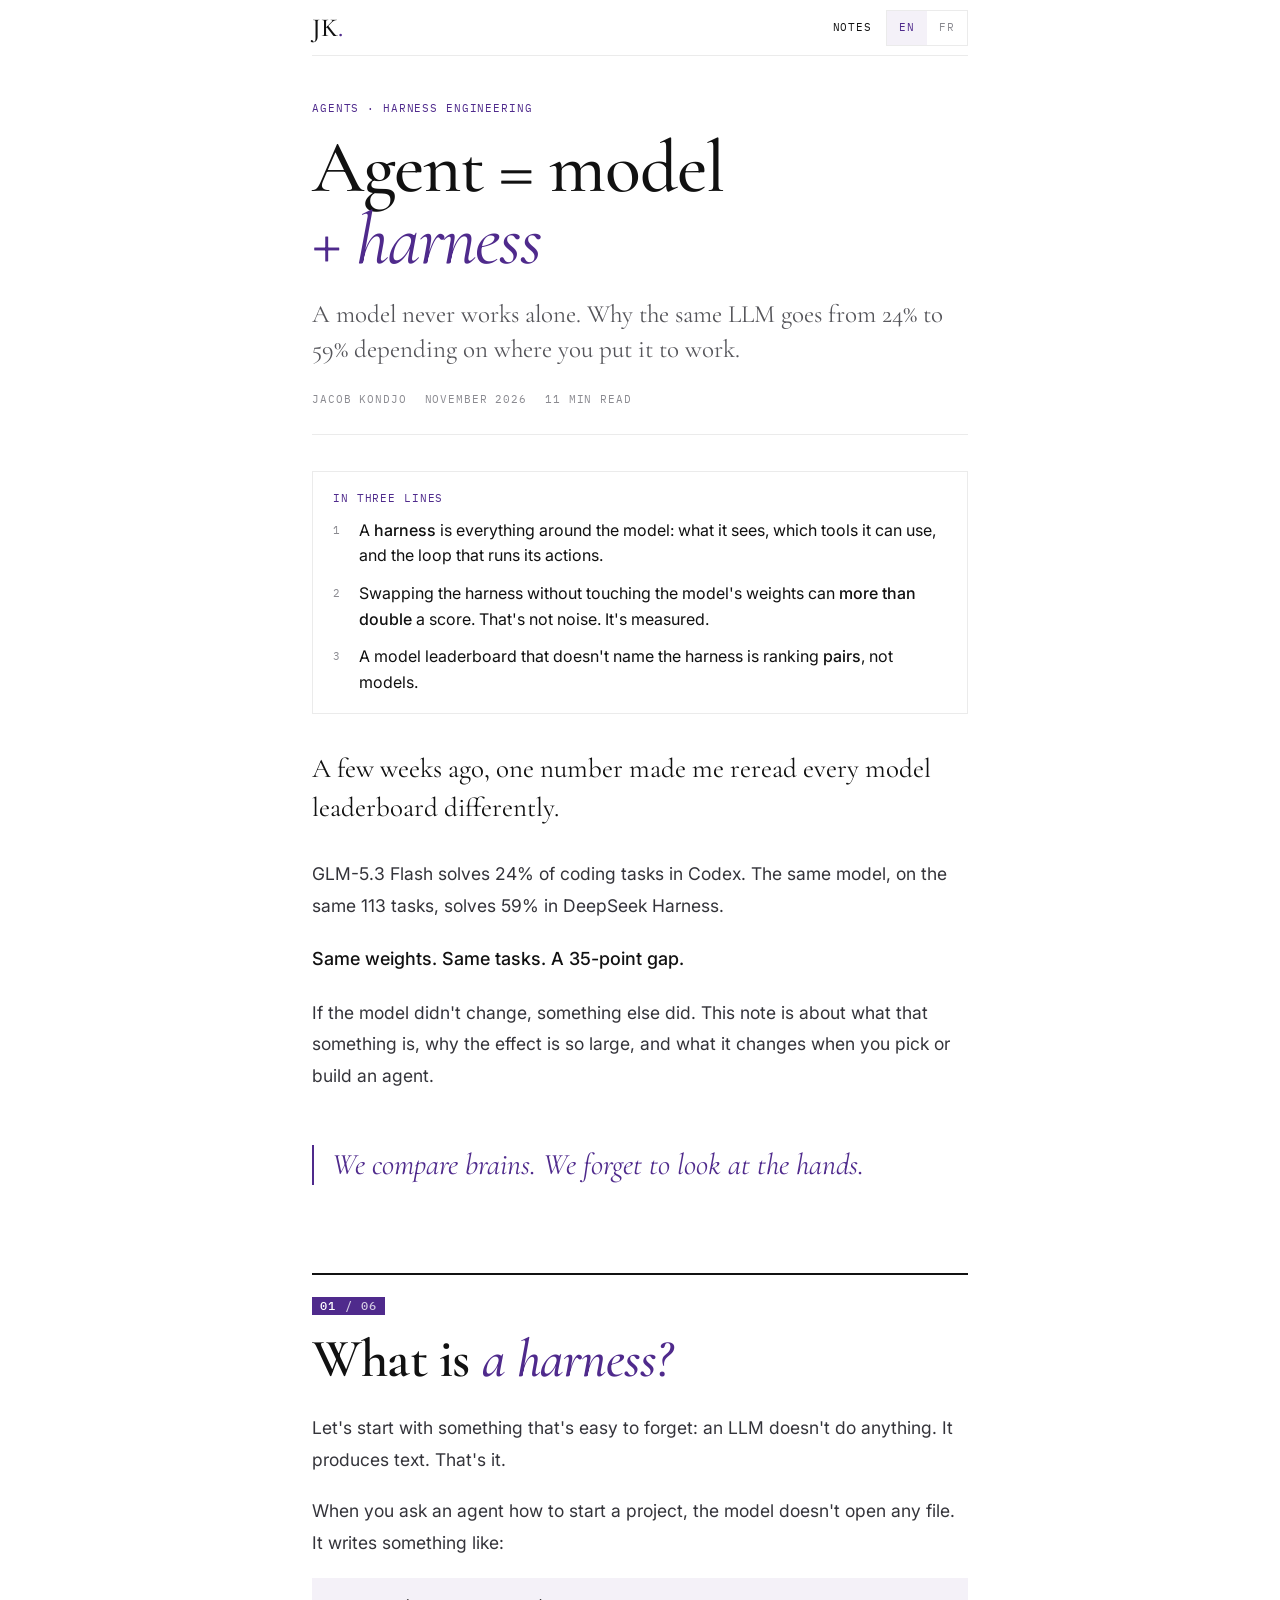
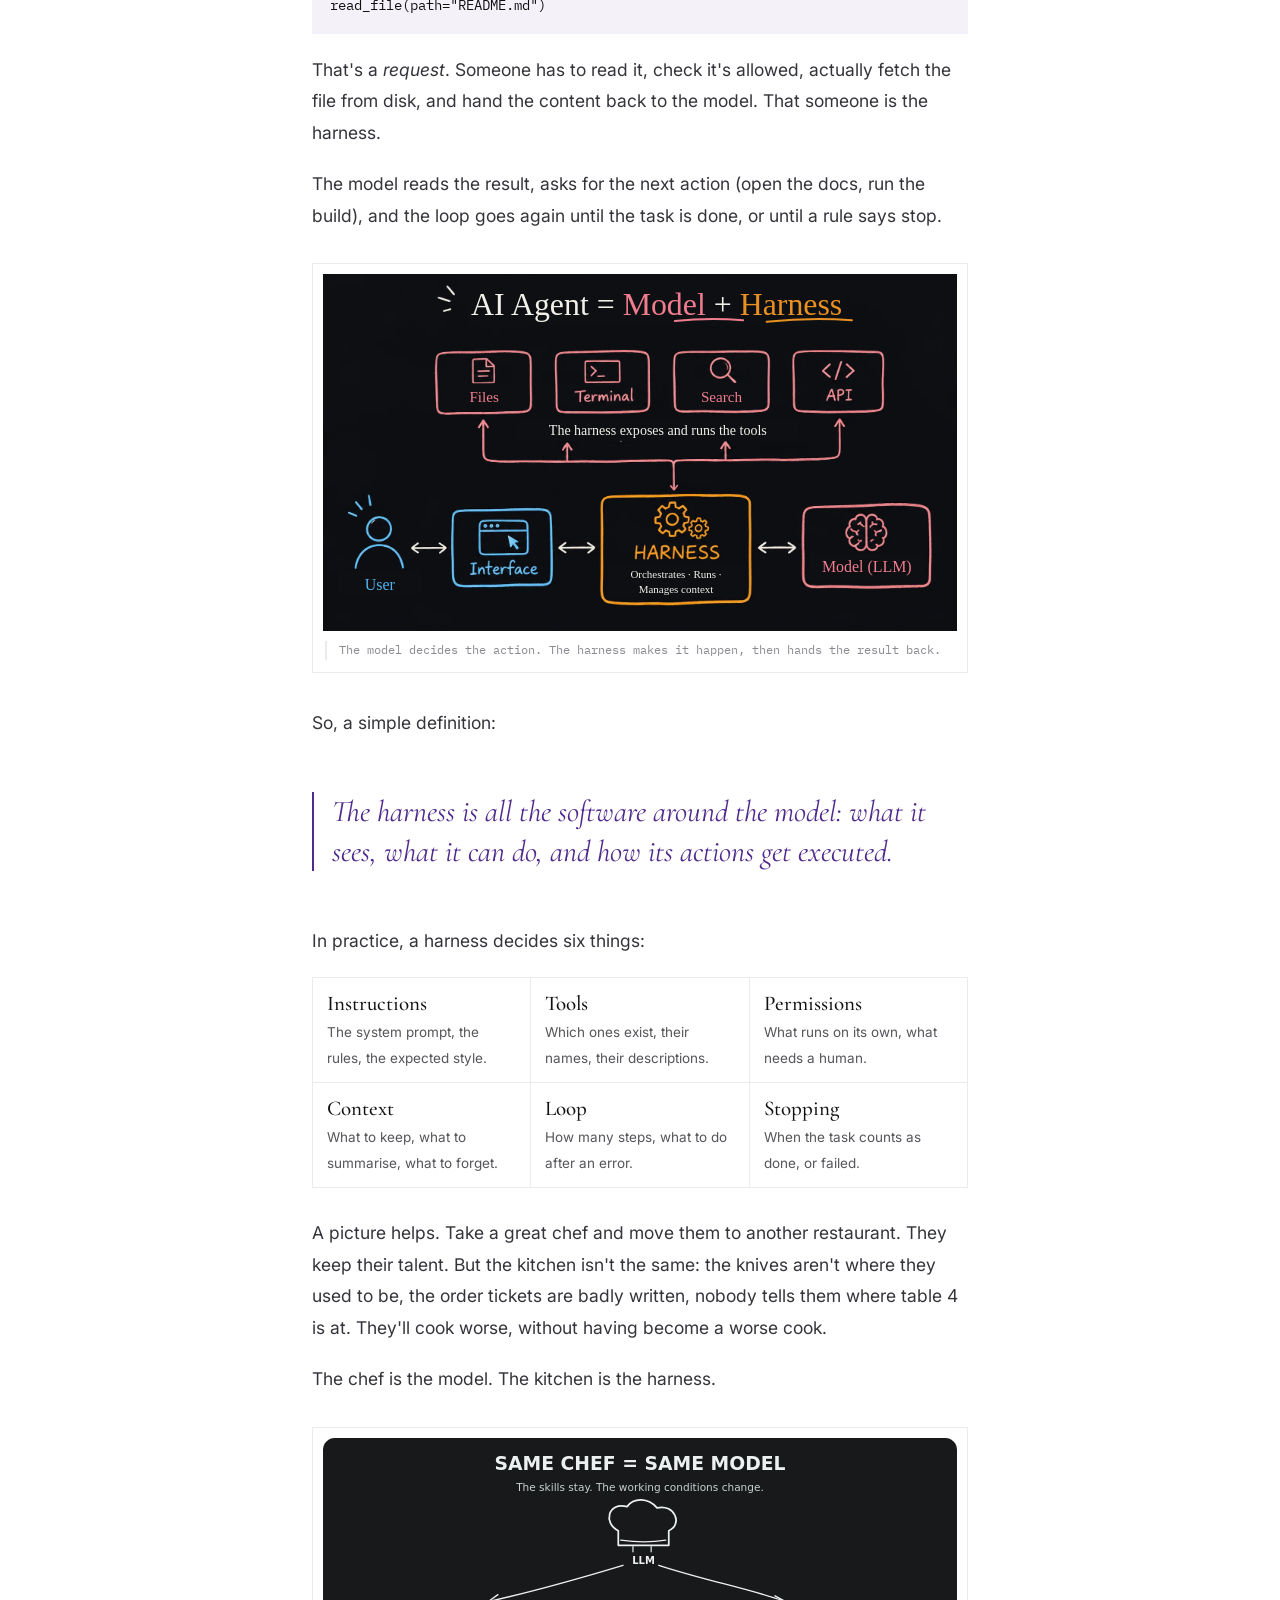
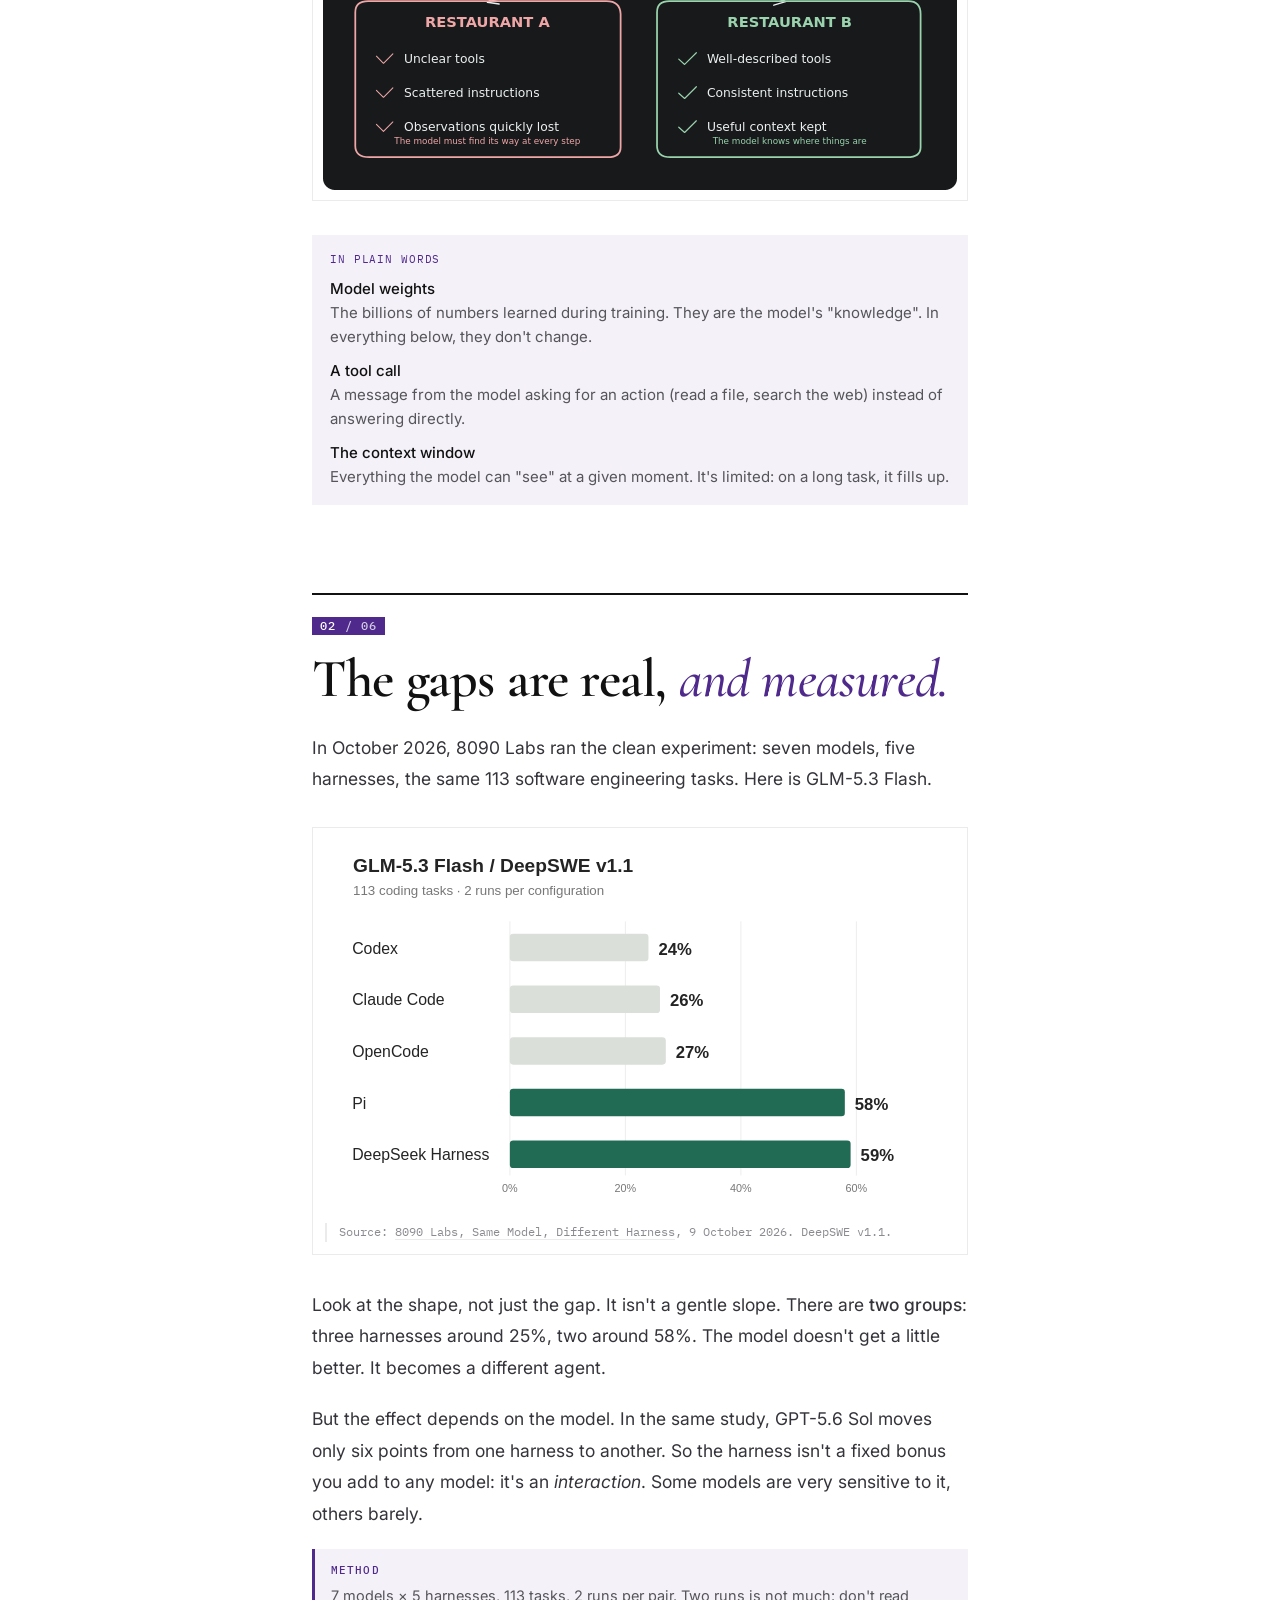
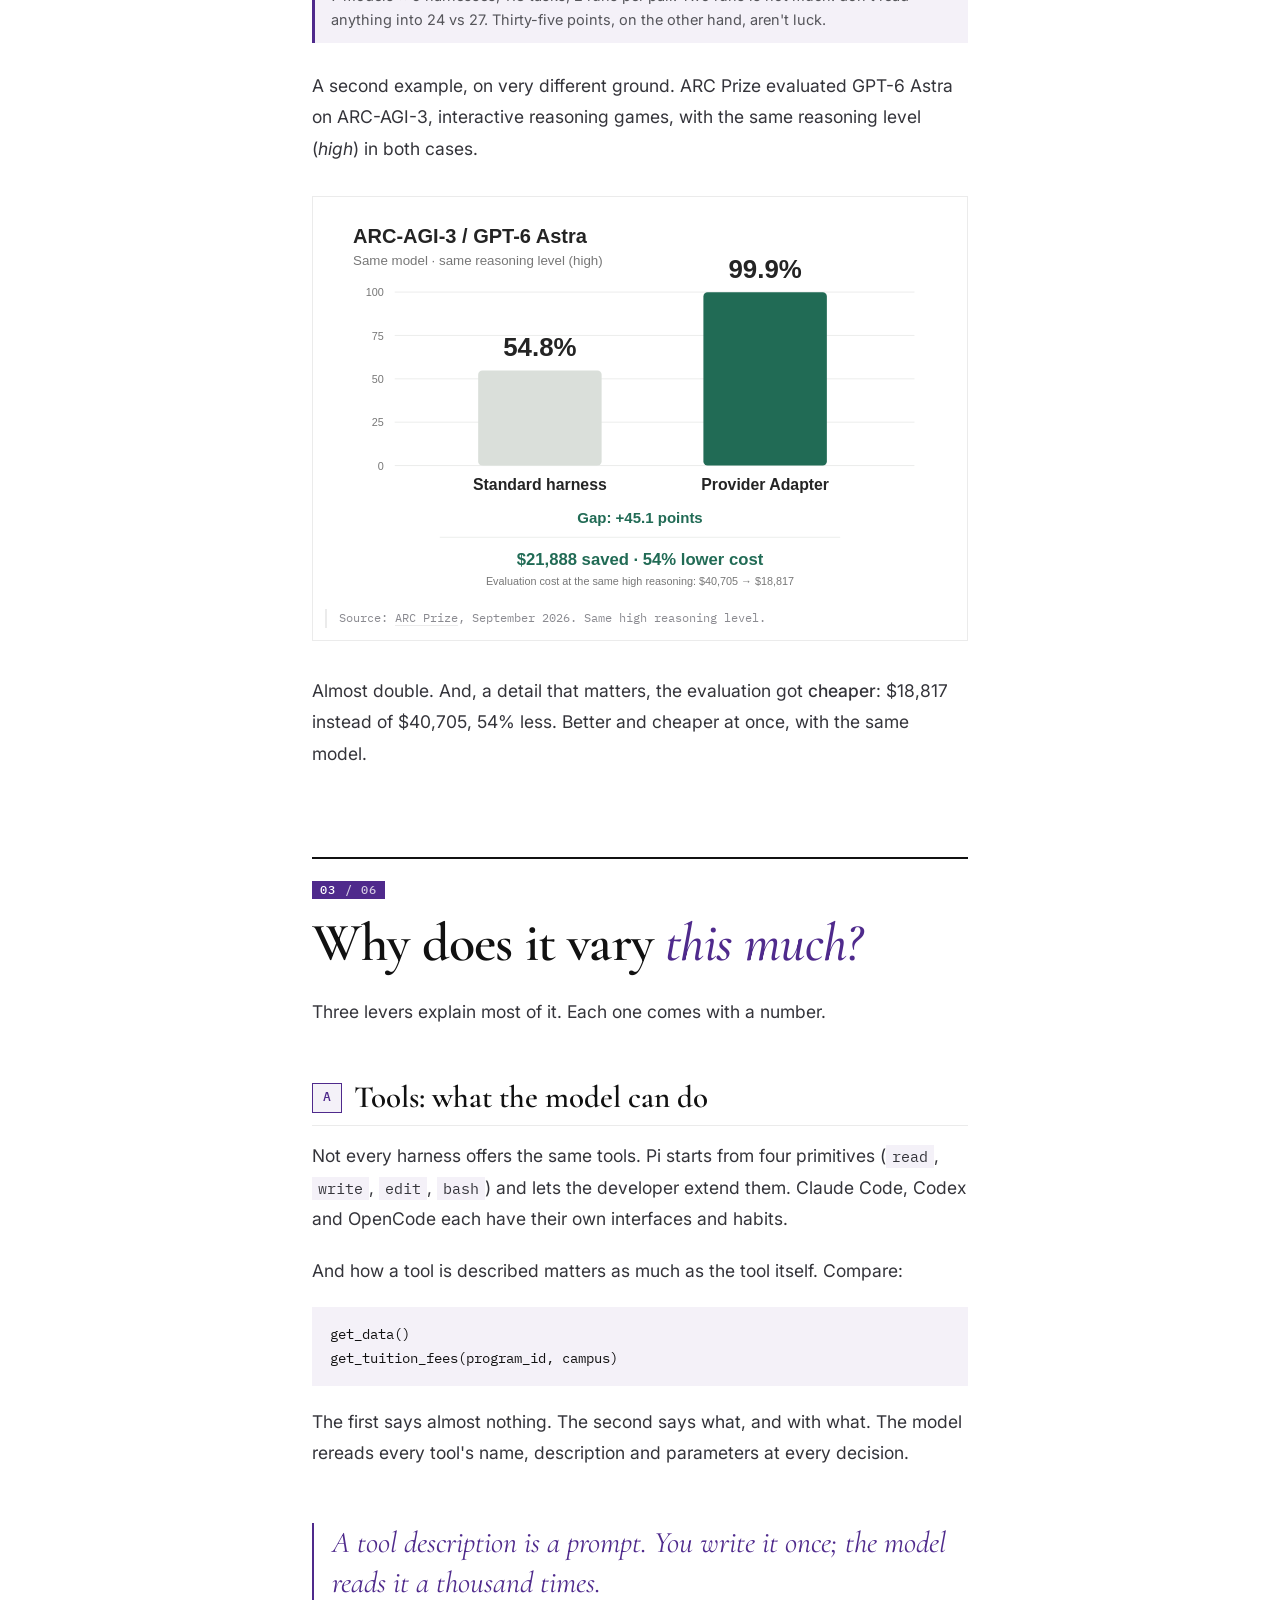
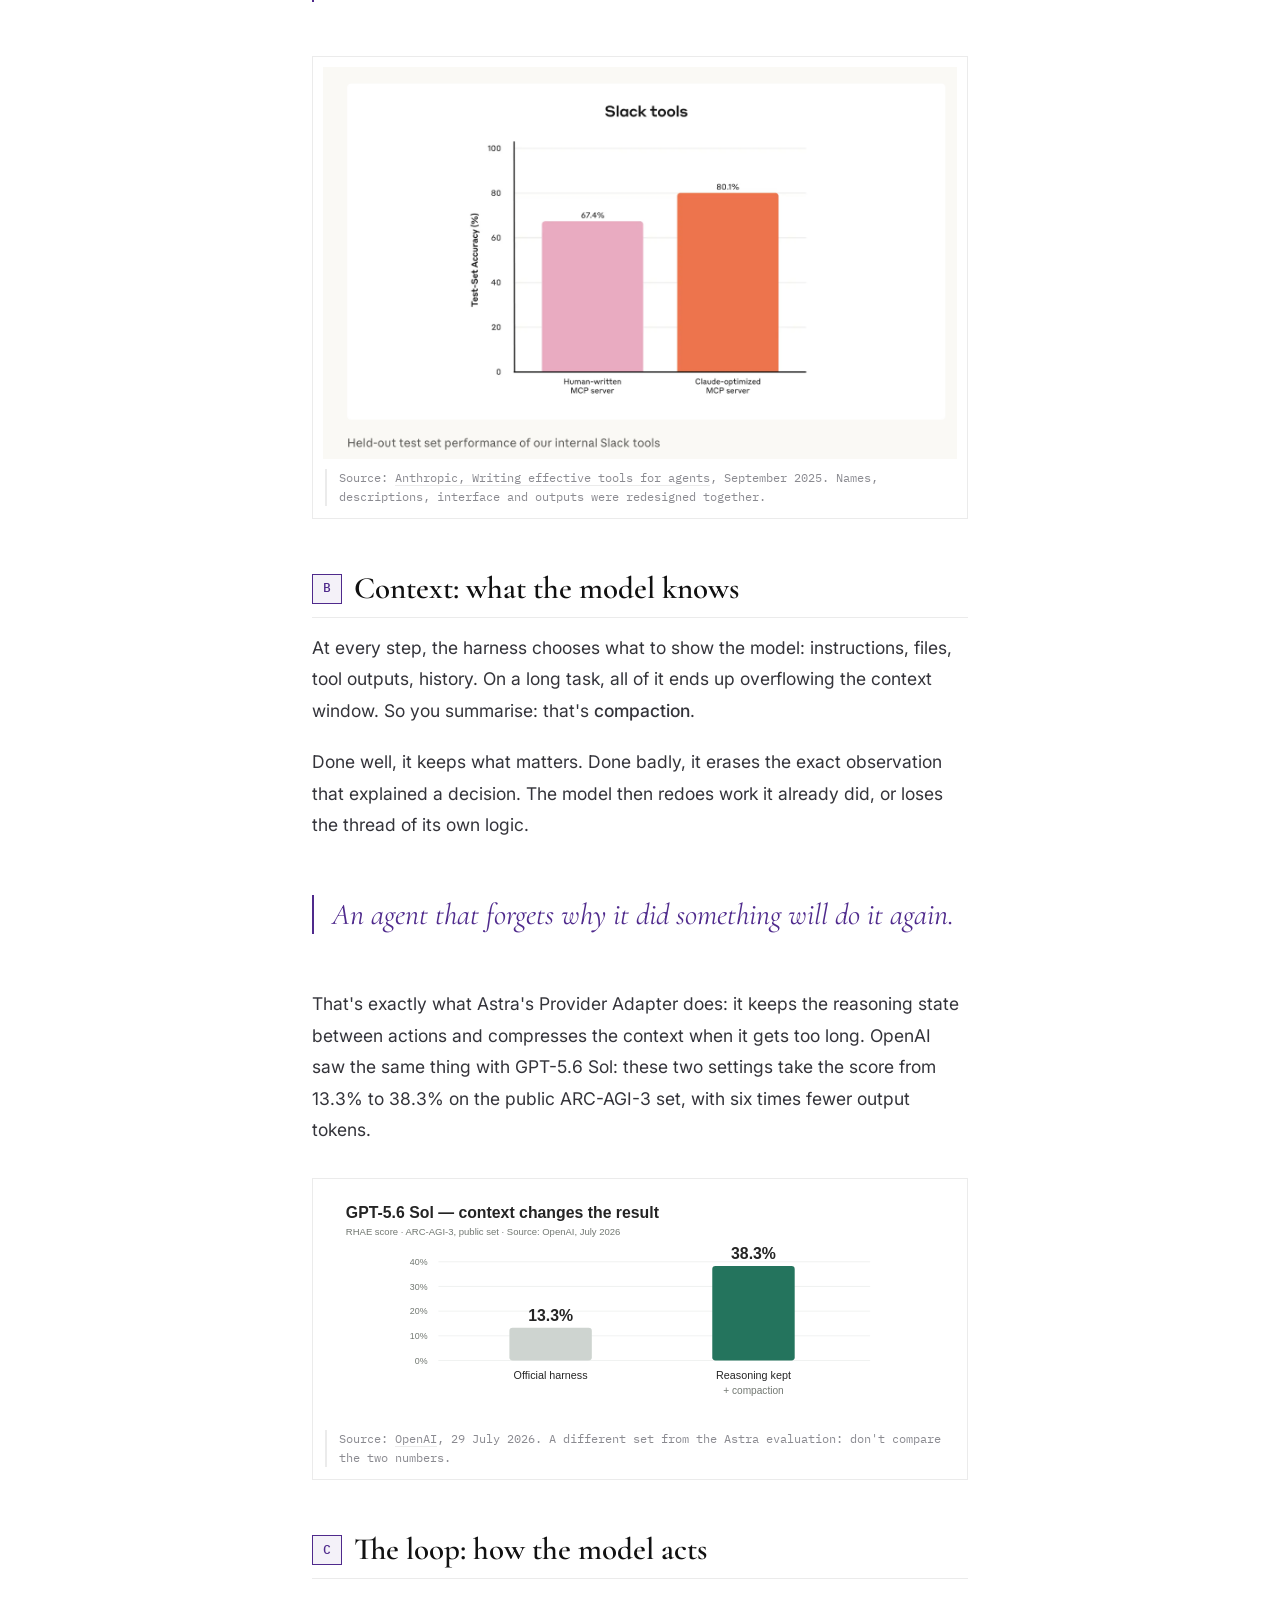
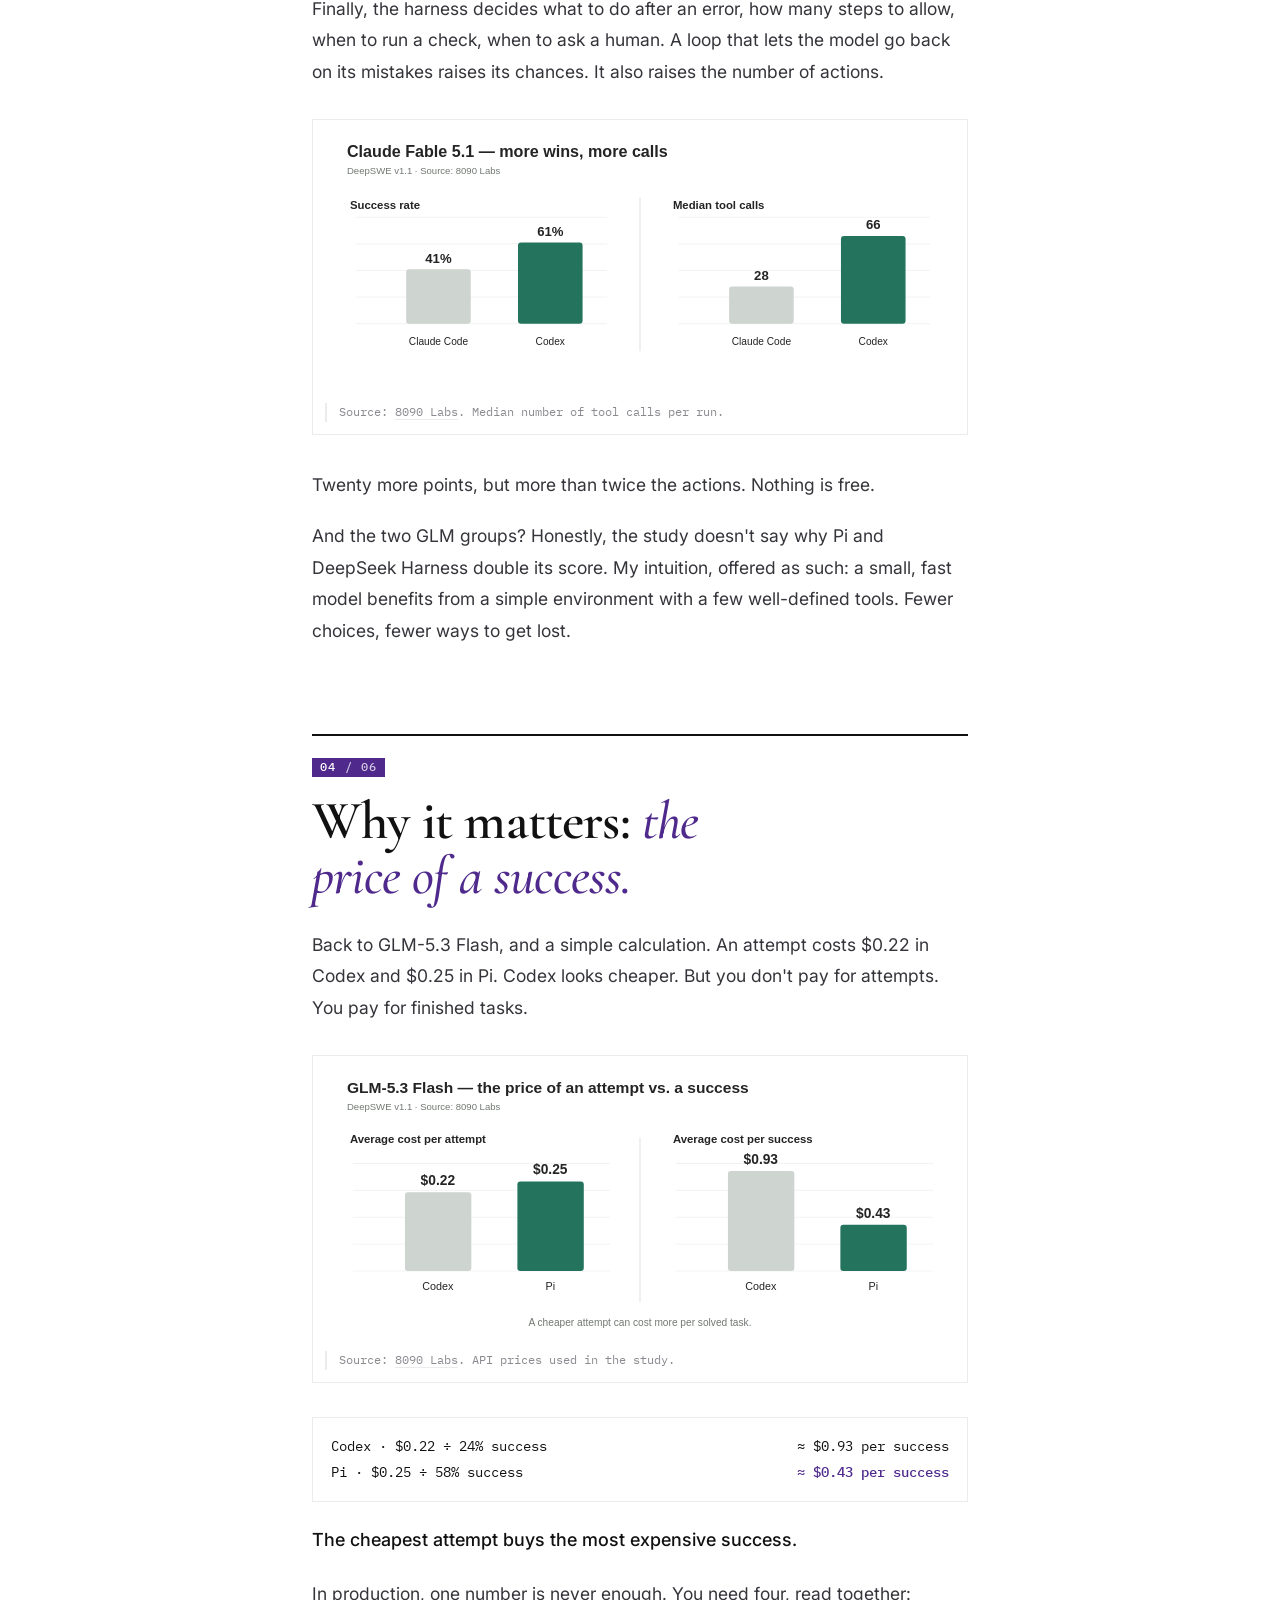
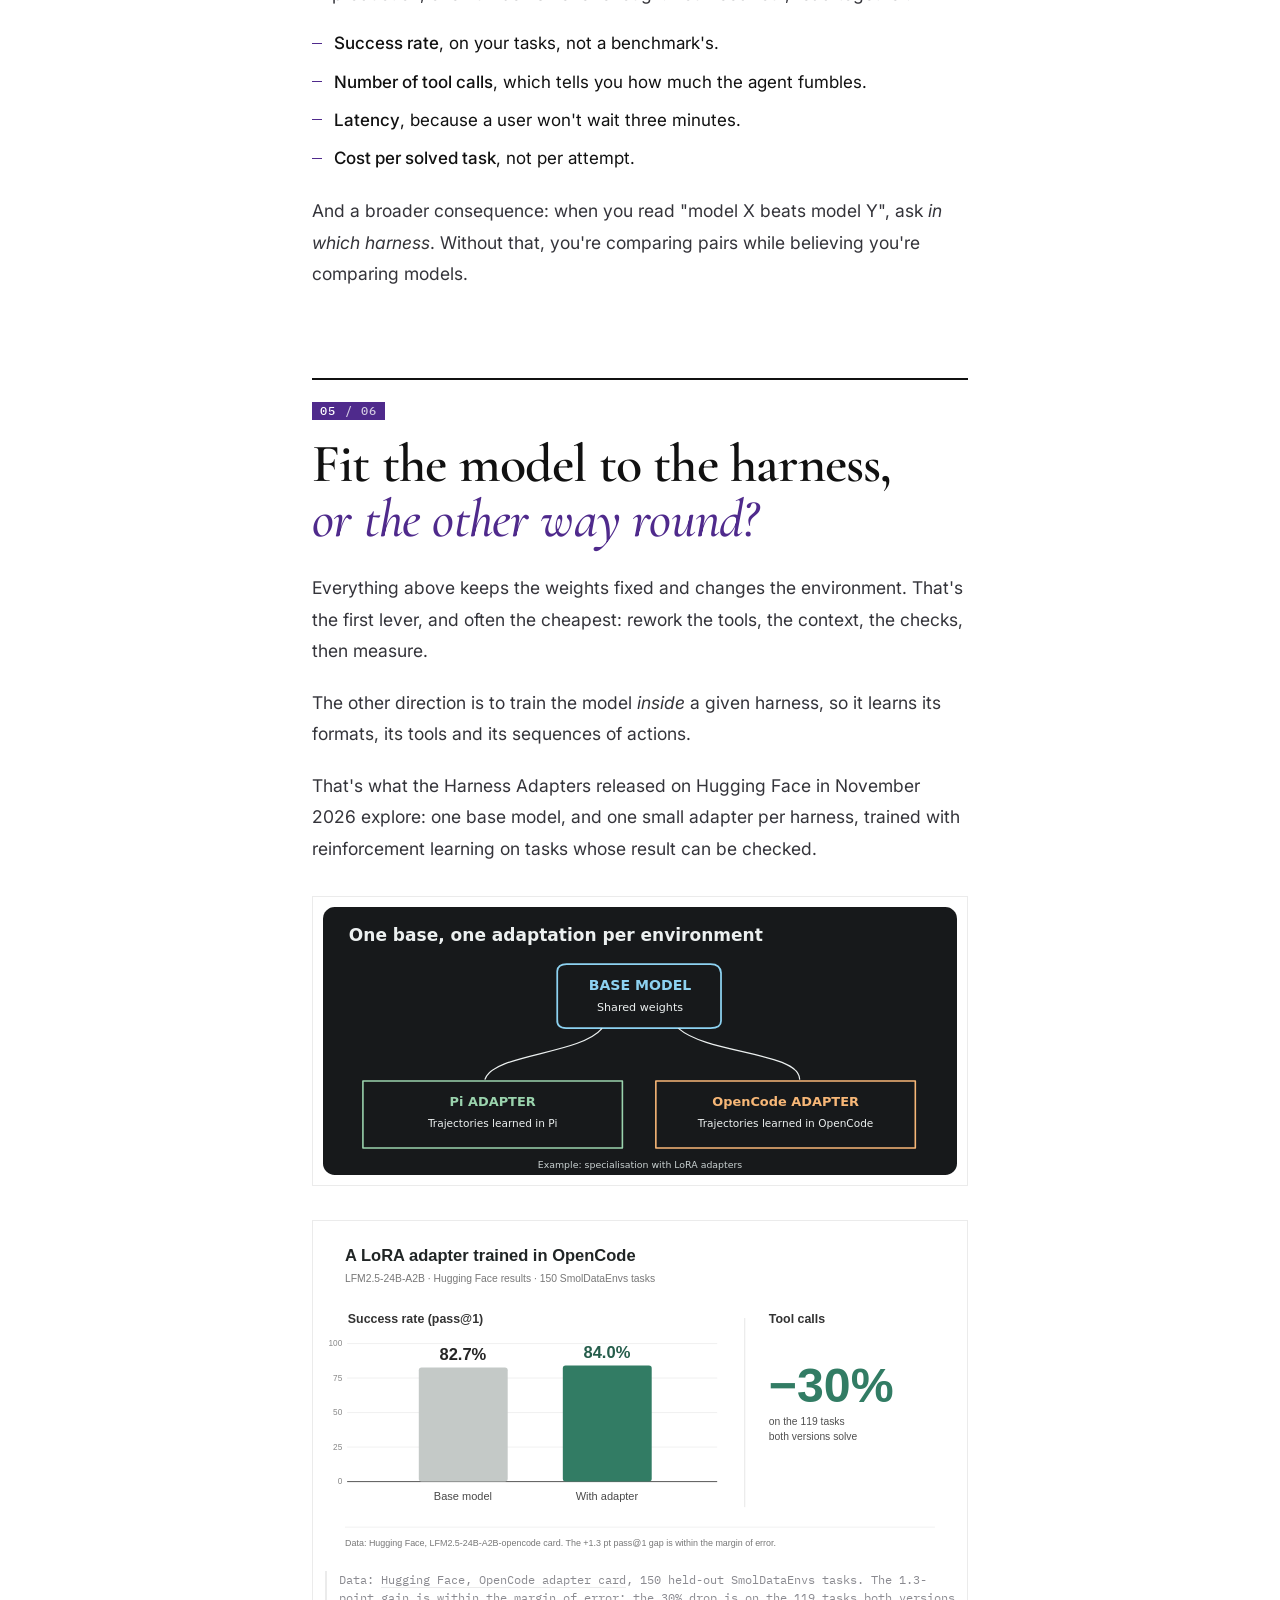
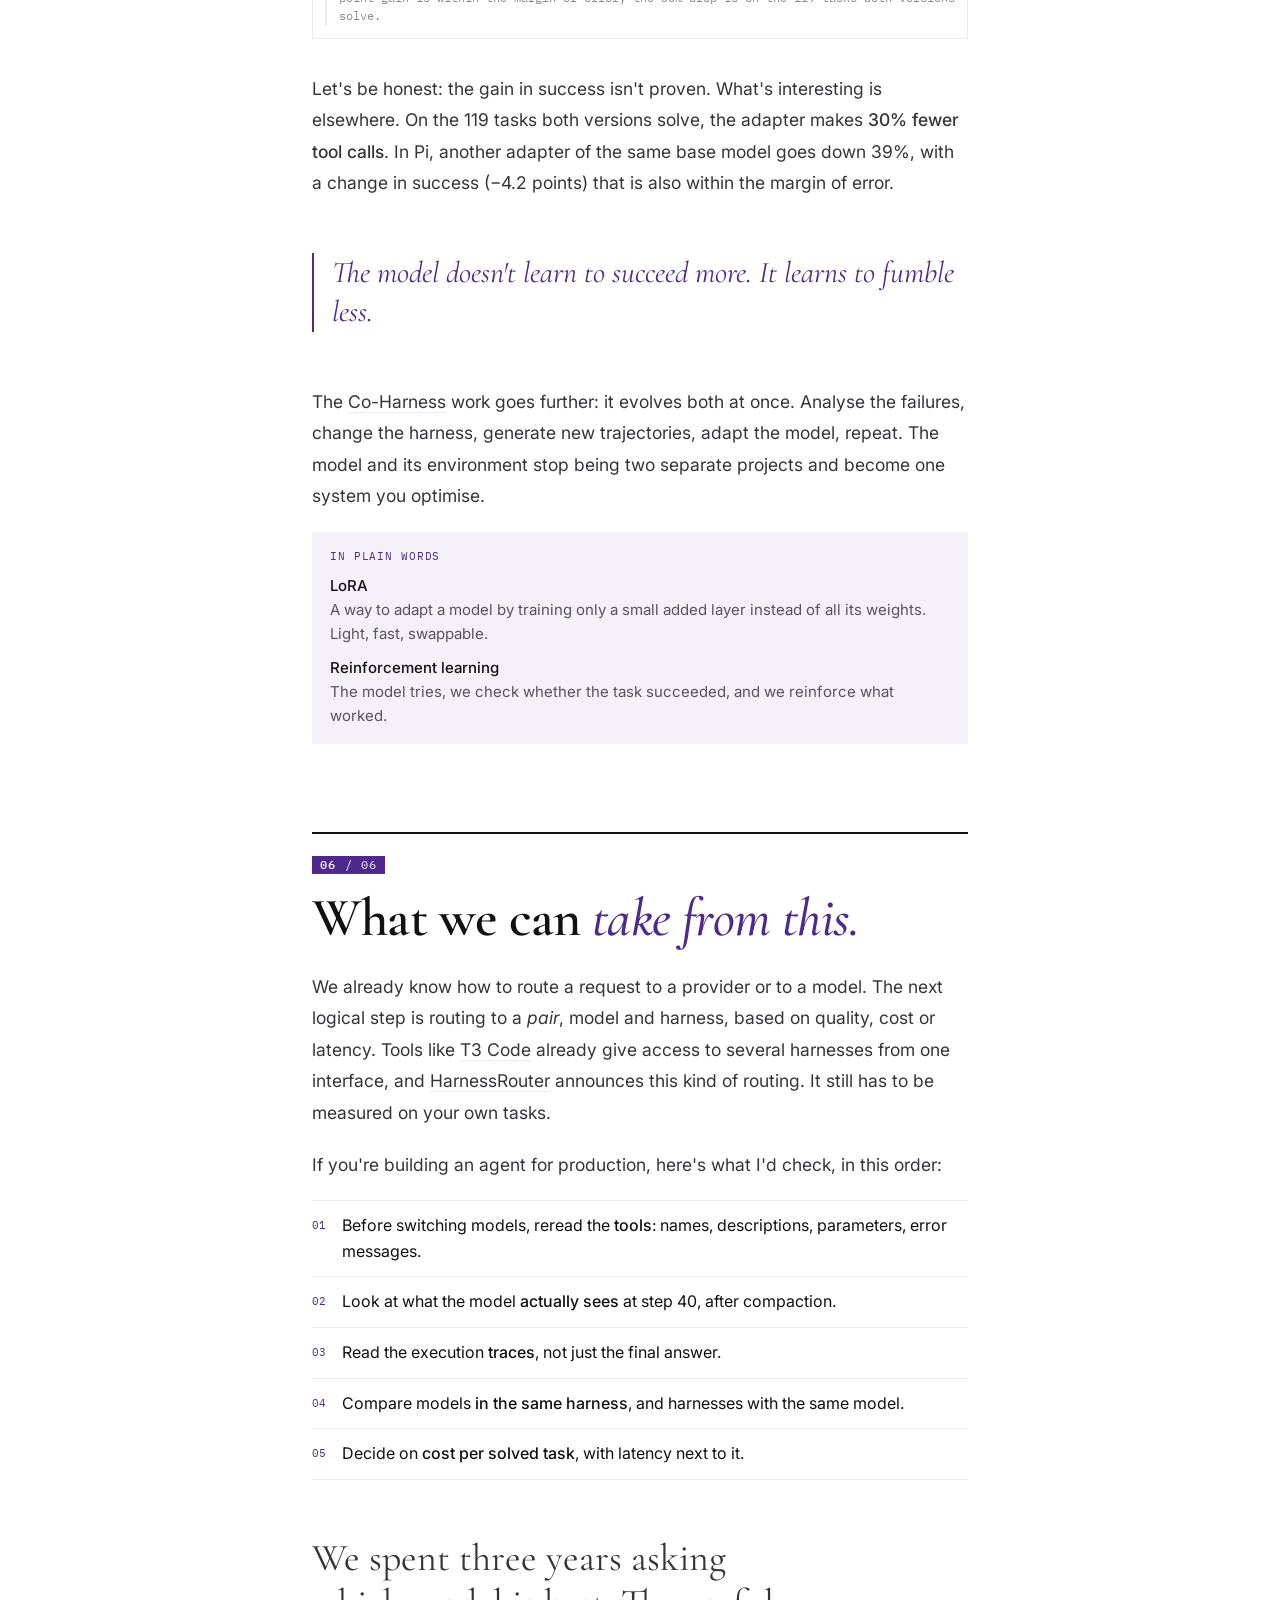
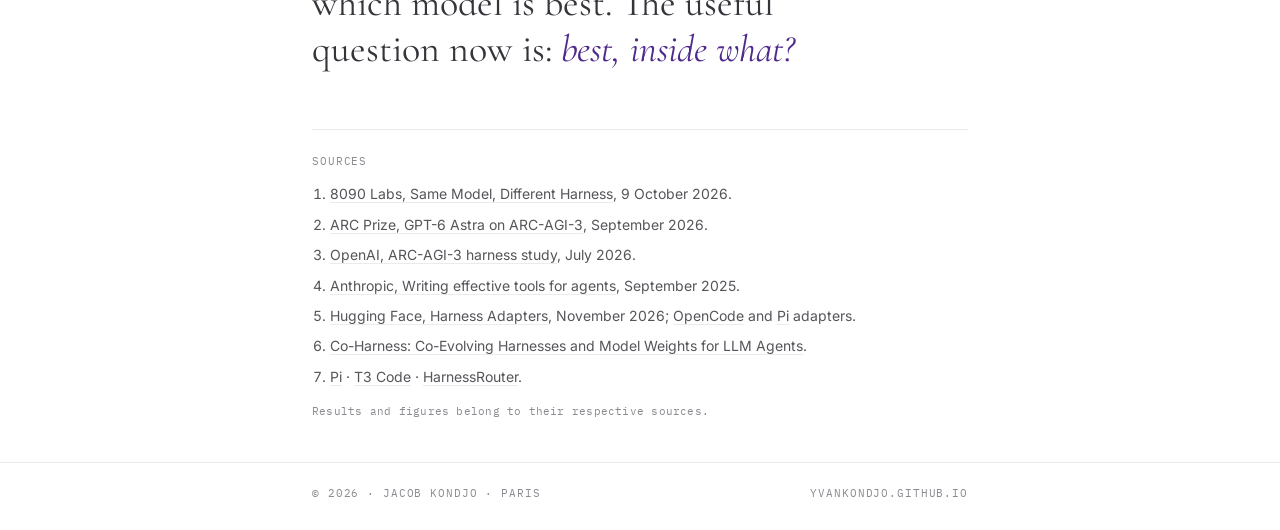
==== notes/agent-harness/index.html @ 48331e38 "Note « Agent = model + harness » en FR/EN, retrait des anciennes notes Co-Authored-By: Claude Opus 5" ====
<!doctype html>
<html lang="en">
<head>
<meta charset="utf-8">
<meta name="viewport" content="width=device-width,initial-scale=1,viewport-fit=cover">
<title>Agent = model + harness · Jacob Kondjo</title>
<meta name="description" content="Why the same LLM goes from 24% to 59% depending on the harness it runs in, and what that changes when you pick or build an agent.">
<meta name="theme-color" content="#4f2a8c">
<link rel="canonical" href="https://yvankondjo.github.io/notes/agent-harness/">
<meta property="og:type" content="article">
<meta property="og:title" content="Agent = model + harness">
<meta property="og:description" content="Same model, same tasks, 35 points apart. What a harness is, why it matters, and what to check before shipping an agent.">
<meta property="og:url" content="https://yvankondjo.github.io/notes/agent-harness/">
<meta name="twitter:card" content="summary">
<link rel="icon" href="data:image/svg+xml,%3Csvg xmlns='http://www.w3.org/2000/svg' viewBox='0 0 64 64'%3E%3Crect width='64' height='64' rx='14' fill='%234f2a8c'/%3E%3Ctext x='32' y='42' font-family='Georgia,serif' font-size='28' fill='white' text-anchor='middle'%3EJK%3C/text%3E%3C/svg%3E">
<script>
(function () {
  var saved = null; try { saved = localStorage.getItem("lang"); } catch (e) {}
  var langs = navigator.languages || [navigator.language || ""];
  var fr = false; for (var i = 0; i < langs.length; i++) if (/^fr\b/i.test(langs[i])) fr = true;
  var l = saved === "fr" || saved === "en" ? saved : (fr ? "fr" : "en");
  document.documentElement.setAttribute("data-lang", l); document.documentElement.lang = l;
})();
</script>
<link rel="preconnect" href="https://fonts.googleapis.com">
<link rel="preconnect" href="https://fonts.gstatic.com" crossorigin>
<link rel="stylesheet" href="https://fonts.googleapis.com/css2?family=Cormorant+Garamond:ital,wght@0,400;0,500;0,600;1,400;1,500;1,600&family=Inter:wght@400;500&family=IBM+Plex+Mono:wght@400;500&display=swap">
<style>
:root{
  --body:#34343a;--paper:#ffffff;--ink:#111111;--ink-2:#55555a;--ink-3:#8a8a90;--rule:#ebebeb;--tint:#f4f1f8;--accent:#4f2a8c;--on-accent:#ffffff;
  --display:"Cormorant Garamond",Georgia,serif;--text:Inter,system-ui,sans-serif;--mono:"IBM Plex Mono",ui-monospace,monospace;
}
@media (prefers-color-scheme:dark){:root:not([data-theme="light"]){
  --body:#c9c9c4;--paper:#0c0c0c;--ink:#f2f2f0;--ink-2:#a5a5a0;--ink-3:#77776f;--rule:#242424;--tint:#1a1528;--accent:#b9a0f2;--on-accent:#0c0c0c;color-scheme:dark}}
:root[data-theme="dark"]{--body:#c9c9c4;--paper:#0c0c0c;--ink:#f2f2f0;--ink-2:#a5a5a0;--ink-3:#77776f;--rule:#242424;--tint:#1a1528;--accent:#b9a0f2;--on-accent:#0c0c0c;color-scheme:dark}
*{box-sizing:border-box}
html{-webkit-text-size-adjust:100%;scroll-behavior:smooth}
body{margin:0;background:var(--paper);color:var(--ink);font-family:var(--text);font-size:16px;line-height:1.6;-webkit-font-smoothing:antialiased}
::selection{background:var(--accent);color:var(--on-accent)}
a{color:inherit;text-decoration:none;border-bottom:1px solid var(--rule);transition:color .25s,border-color .25s}
a:hover{color:var(--accent);border-color:var(--accent)}
:focus-visible{outline:2px solid var(--accent);outline-offset:3px}
.mono{font-family:var(--mono);font-size:11px;letter-spacing:.08em;text-transform:uppercase}
.mut{color:var(--ink-3)}
.wrap{max-width:720px;margin:0 auto;padding:0 16px}
@media (min-width:760px){.wrap{padding:0 32px}}

/* barre */
.bar{display:flex;justify-content:space-between;align-items:center;height:56px;border-bottom:1px solid var(--rule)}
.bar .jk{font-family:var(--display);font-weight:500;font-size:26px;border:0}
.bar .jk i{color:var(--accent);font-style:normal}
.bar a.mono{border:0;min-height:44px;display:inline-flex;align-items:center}
.progress{position:fixed;top:0;left:0;height:2px;width:0;background:var(--accent);z-index:5}

/* tête */
header.art-head{padding:44px 0 26px;border-bottom:1px solid var(--rule)}
.kicker{color:var(--accent);margin:0 0 14px}
h1{font-family:var(--display);font-weight:500;font-size:clamp(42px,9vw,74px);line-height:.98;letter-spacing:-.015em;margin:0 0 20px;text-wrap:balance}
h1 i{color:var(--accent);font-weight:400}
.sub{font-family:var(--display);font-size:clamp(21px,3.4vw,25px);line-height:1.4;color:var(--ink-2);margin:0 0 24px;max-width:32em}
.meta{display:flex;gap:8px 18px;flex-wrap:wrap}

/* corps */
article{padding:36px 0 40px}
article p{font-size:17.5px;line-height:1.8;margin:0 0 1.15em;color:var(--body)}
article p.lede{font-family:var(--display);font-size:clamp(23px,3.6vw,27px);line-height:1.42;color:var(--ink)}
article p.short{font-size:18px;font-weight:500;color:var(--ink);margin:1.2em 0}
/* Titres : nettement plus grands que le texte, avec un filet et un numéro */
h2{font-family:var(--display);font-weight:600;font-size:clamp(38px,7.4vw,54px);line-height:1.02;letter-spacing:-.015em;color:var(--ink);margin:88px 0 26px;padding-top:22px;border-top:2px solid var(--ink);text-wrap:balance;scroll-margin-top:20px}
h2 .n{display:inline-block;font-family:var(--mono);font-size:12px;font-weight:500;letter-spacing:.1em;color:var(--on-accent);background:var(--accent);padding:3px 8px;margin-bottom:16px}
h2 .n::after{content:" / 06";opacity:.75}
h2 .n{display:table}
h2 i{color:var(--accent);font-weight:500}
h3{font-family:var(--display);font-weight:600;font-size:clamp(26px,4.6vw,31px);line-height:1.15;color:var(--ink);margin:52px 0 14px;padding-bottom:10px;border-bottom:1px solid var(--rule);display:flex;align-items:center;gap:12px}
h3 .mono{flex:none;display:inline-grid;place-items:center;width:30px;height:30px;font-size:13px;font-weight:500;letter-spacing:0;background:var(--tint);color:var(--accent);border:1px solid var(--accent)}
code{font-family:var(--mono);font-size:.86em;background:var(--tint);padding:2px 6px}
pre{font-family:var(--mono);font-size:14px;line-height:1.7;background:var(--tint);padding:16px 18px;margin:0 0 1.4em;overflow-x:auto;white-space:pre}
.pull{font-family:var(--display);font-style:italic;font-size:clamp(25px,4vw,30px);line-height:1.32;color:var(--accent);border-left:2px solid var(--accent);padding-left:18px;margin:1.8em 0}
strong{font-weight:500}
ul.clean{list-style:none;padding:0;margin:0 0 1.4em}
ul.clean li{position:relative;padding-left:22px;font-size:17px;line-height:1.7;margin-bottom:.55em}
ul.clean li::before{content:"";position:absolute;left:0;top:.8em;width:10px;height:1px;background:var(--accent)}

/* TL;DR */
.tldr{border:1px solid var(--rule);padding:18px 20px 6px;margin:0 0 36px}
.tldr .mono{color:var(--accent);display:block;margin-bottom:10px}
.tldr ol{margin:0;padding:0;list-style:none;counter-reset:t}
.tldr li{counter-increment:t;display:grid;grid-template-columns:26px 1fr;font-size:16px;line-height:1.6;margin-bottom:12px}
.tldr li::before{content:counter(t);font-family:var(--mono);font-size:11px;color:var(--ink-3);padding-top:4px}

/* encadrés */
.clair{background:var(--tint);padding:16px 18px;margin:0 0 1.6em}
.clair .mono{color:var(--accent);display:block;margin-bottom:8px}
.clair dl{margin:0}
.clair dt{font-weight:500;font-size:15px}
.clair dd{margin:0 0 10px;font-size:15px;line-height:1.6;color:var(--ink-2)}
.clair dd:last-child{margin-bottom:0}
article p.methode{font-family:var(--text);font-size:14.5px;line-height:1.65;color:var(--ink-2);background:var(--tint);border-left:3px solid var(--accent);padding:12px 16px;margin:0 0 1.8em}
.methode b{display:block;font-family:var(--mono);font-size:11px;font-weight:500;letter-spacing:.1em;text-transform:uppercase;color:var(--accent);margin-bottom:4px}

/* composants du harness */
.parts{display:grid;grid-template-columns:1fr 1fr;gap:1px;background:var(--rule);border:1px solid var(--rule);margin:0 0 1.8em}
@media (min-width:640px){.parts{grid-template-columns:1fr 1fr 1fr}}
.parts div{background:var(--paper);padding:14px 14px 12px}
.parts b{display:block;font-family:var(--display);font-weight:500;font-size:21px;line-height:1.1;margin-bottom:4px}
.parts span{font-size:13.5px;line-height:1.5;color:var(--ink-2)}

/* figures */
figure{margin:28px 0 30px}
figcaption{font-family:var(--mono);font-size:11.5px;line-height:1.6;color:var(--ink-3);margin-top:10px;padding-left:12px;border-left:2px solid var(--rule)}
figure.pic{border:1px solid var(--rule);padding:10px;margin:32px 0 34px}
figure.pic figcaption{margin:10px 2px 2px}
figcaption a{border-color:var(--rule)}
.fig-t{font-family:var(--display);font-size:22px;font-weight:500;line-height:1.2;margin:0 0 2px}
.fig-s{font-family:var(--mono);font-size:11px;color:var(--ink-3);margin:0 0 16px;letter-spacing:.02em}
.bars{display:grid;gap:9px}
.row{display:grid;grid-template-columns:104px 1fr 54px;align-items:center;gap:10px}
@media (min-width:640px){.row{grid-template-columns:140px 1fr 60px}}
.row .k{font-size:13.5px;line-height:1.25}
.row .v{font-family:var(--mono);font-size:13px;text-align:right}
.track{height:22px;background:var(--tint);position:relative;overflow:hidden}
.fill{position:absolute;inset:0 auto 0 0;background:var(--ink-3);width:0;transition:width 1.1s cubic-bezier(.2,.7,.2,1)}
.row.hi .fill{background:var(--accent)}
.row.hi .v,.row.hi .k{color:var(--accent);font-weight:500}
.group-gap{height:6px}
.duo{display:grid;gap:26px}
@media (min-width:640px){.duo{grid-template-columns:1fr 1fr;gap:28px}}
.duo .row{grid-template-columns:96px 1fr 50px}

/* images d'origine */
figure.pic img{display:block;width:100%;height:auto;background:#fff}
/* calcul */
.calc{border:1px solid var(--rule);padding:16px 18px;margin:0 0 1.6em;font-family:var(--mono);font-size:13.5px;line-height:1.9}
.calc .r{display:flex;justify-content:space-between;gap:12px;flex-wrap:wrap}
.calc b{color:var(--accent);font-weight:500}

/* schéma */
.loop svg{width:100%;height:auto;display:block}
.loop text{font-family:var(--text);fill:var(--ink)}
.loop .m{font-family:var(--mono);fill:var(--ink-3);font-size:13px;letter-spacing:.06em}
.loop .box{fill:var(--paper);stroke:var(--ink);stroke-width:1.2}
.loop .box.h{stroke:var(--accent);fill:var(--tint)}
.loop .arr{fill:none;stroke:var(--accent);stroke-width:1.4;stroke-dasharray:4 6;animation:run 1.6s linear infinite}
.loop .tip{fill:var(--accent)}
@keyframes run{to{stroke-dashoffset:-20}}

/* check-list + fin */
.check{list-style:none;padding:0;margin:0 0 1.6em;border-top:1px solid var(--rule)}
.check li{display:grid;grid-template-columns:30px 1fr;padding:12px 0;border-bottom:1px solid var(--rule);font-size:16px;line-height:1.6}
.check li span{font-family:var(--mono);font-size:11px;color:var(--accent);padding-top:4px}
.end{font-family:var(--display);font-size:clamp(28px,5vw,38px);line-height:1.2;margin:56px 0 0;text-wrap:balance}
.end i{color:var(--accent)}
.sources{border-top:1px solid var(--rule);margin-top:56px;padding-top:22px}
.sources ol{padding-left:18px;margin:12px 0 0}
.sources li{font-size:14px;line-height:1.6;margin-bottom:8px;color:var(--ink-2)}
footer{border-top:1px solid var(--rule);padding:22px 0 calc(28px + env(safe-area-inset-bottom,0px))}
footer .wrap{display:flex;justify-content:space-between;gap:12px;flex-wrap:wrap}
footer a{border:0}
@media (prefers-reduced-motion:reduce){*{animation:none!important;transition:none!important}html{scroll-behavior:auto}}

/* langue */
html[data-lang="fr"] .L[lang="en"],html:not([data-lang="fr"]) .L[lang="fr"]{display:none}
.bar .right{display:flex;align-items:center;gap:14px}
.lang{display:flex;border:1px solid var(--rule)}
.lang button{all:unset;cursor:pointer;font-family:var(--mono);font-size:11px;letter-spacing:.08em;min-width:40px;min-height:34px;display:grid;place-items:center;color:var(--ink-3)}
.lang button[aria-pressed="true"]{background:var(--tint);color:var(--accent)}
.lang button:focus-visible{outline:2px solid var(--accent)}
</style>
</head>
<body>
<div class="progress" id="progress"></div>
<div class="wrap">
  <nav class="bar">
    <a class="jk" href="../../">JK<i>.</i></a>
    <div class="right">
      <a class="mono" href="../../#blog"><span class="L" lang="en">Notes</span><span class="L" lang="fr">Écrits</span></a>
      <div class="lang" role="group" aria-label="Language"><button type="button" data-l="en">EN</button><button type="button" data-l="fr">FR</button></div>
    </div>
  </nav>
  <div class="L" lang="en">
  <header class="art-head">
    <p class="mono kicker">Agents · Harness engineering</p>
    <h1>Agent = model <i>+ harness</i></h1>
    <p class="sub">A model never works alone. Why the same LLM goes from 24% to 59% depending on where you put it to work.</p>
    <div class="meta mono mut"><span>Jacob Kondjo</span><span>November 2026</span><span>11 min read</span></div>
  </header>

  <article>
    <div class="tldr">
      <span class="mono">In three lines</span>
      <ol>
        <li><span>A <strong>harness</strong> is everything around the model: what it sees, which tools it can use, and the loop that runs its actions.</span></li>
        <li><span>Swapping the harness without touching the model's weights can <strong>more than double</strong> a score. That's not noise. It's measured.</span></li>
        <li><span>A model leaderboard that doesn't name the harness is ranking <strong>pairs</strong>, not models.</span></li>
      </ol>
    </div>

    <p class="lede">A few weeks ago, one number made me reread every model leaderboard differently.</p>
    <p>GLM-5.3 Flash solves 24% of coding tasks in Codex. The same model, on the same 113 tasks, solves 59% in DeepSeek Harness.</p>
    <p class="short">Same weights. Same tasks. A 35-point gap.</p>
    <p>If the model didn't change, something else did. This note is about what that something is, why the effect is so large, and what it changes when you pick or build an agent.</p>
    <p class="pull">We compare brains. We forget to look at the hands.</p>

    <h2 id="definition"><span class="n">01</span>What is <i>a harness?</i></h2>
    <p>Let's start with something that's easy to forget: an LLM doesn't do anything. It produces text. That's it.</p>
    <p>When you ask an agent how to start a project, the model doesn't open any file. It writes something like:</p>
    <pre>read_file(path="README.md")</pre>
    <p>That's a <em>request</em>. Someone has to read it, check it's allowed, actually fetch the file from disk, and hand the content back to the model. That someone is the harness.</p>
    <p>The model reads the result, asks for the next action (open the docs, run the build), and the loop goes again until the task is done, or until a rule says stop.</p>

    <figure class="pic"><img src="img/en/architecture.svg" alt="AI agent architecture: user, interface, harness, model and tools." loading="lazy" decoding="async"><figcaption>The model decides the action. The harness makes it happen, then hands the result back.</figcaption></figure>

    <p>So, a simple definition:</p>
    <p class="pull">The harness is all the software around the model: what it sees, what it can do, and how its actions get executed.</p>
    <p>In practice, a harness decides six things:</p>
    <div class="parts">
      <div><b>Instructions</b><span>The system prompt, the rules, the expected style.</span></div>
      <div><b>Tools</b><span>Which ones exist, their names, their descriptions.</span></div>
      <div><b>Permissions</b><span>What runs on its own, what needs a human.</span></div>
      <div><b>Context</b><span>What to keep, what to summarise, what to forget.</span></div>
      <div><b>Loop</b><span>How many steps, what to do after an error.</span></div>
      <div><b>Stopping</b><span>When the task counts as done, or failed.</span></div>
    </div>
    <p>A picture helps. Take a great chef and move them to another restaurant. They keep their talent. But the kitchen isn't the same: the knives aren't where they used to be, the order tickets are badly written, nobody tells them where table 4 is at. They'll cook worse, without having become a worse cook.</p>
    <p>The chef is the model. The kitchen is the harness.</p>
    <figure class="pic"><img src="img/en/cuisines.svg" alt="The same chef in two kitchens organised differently." loading="lazy" decoding="async"></figure>

    <div class="clair">
      <span class="mono">In plain words</span>
      <dl>
        <dt>Model weights</dt><dd>The billions of numbers learned during training. They are the model's "knowledge". In everything below, they don't change.</dd>
        <dt>A tool call</dt><dd>A message from the model asking for an action (read a file, search the web) instead of answering directly.</dd>
        <dt>The context window</dt><dd>Everything the model can "see" at a given moment. It's limited: on a long task, it fills up.</dd>
      </dl>
    </div>

    <h2 id="chiffres"><span class="n">02</span>The gaps are real, <i>and measured.</i></h2>
    <p>In October 2026, 8090 Labs ran the clean experiment: seven models, five harnesses, the same 113 software engineering tasks. Here is GLM-5.3 Flash.</p>
    <figure class="pic"><img src="img/en/glm.svg" alt="GLM-5.3 Flash in Codex, Claude Code, OpenCode, Pi and DeepSeek Harness." loading="lazy" decoding="async"><figcaption>Source: <a href="https://www.8090.ai/blog/same-model-different-harness">8090 Labs, Same Model, Different Harness</a>, 9 October 2026. DeepSWE v1.1.</figcaption></figure>
    <p>Look at the shape, not just the gap. It isn't a gentle slope. There are <strong>two groups</strong>: three harnesses around 25%, two around 58%. The model doesn't get a little better. It becomes a different agent.</p>
    <p>But the effect depends on the model. In the same study, GPT-5.6 Sol moves only six points from one harness to another. So the harness isn't a fixed bonus you add to any model: it's an <em>interaction</em>. Some models are very sensitive to it, others barely.</p>
    <p class="methode"><b>Method</b> 7 models × 5 harnesses, 113 tasks, 2 runs per pair. Two runs is not much: don't read anything into 24 vs 27. Thirty-five points, on the other hand, aren't luck.</p>

    <p>A second example, on very different ground. ARC Prize evaluated GPT-6 Astra on ARC-AGI-3, interactive reasoning games, with the same reasoning level (<em>high</em>) in both cases.</p>
    <figure class="pic"><img src="img/en/astra.svg" alt="GPT-6 Astra on ARC-AGI-3 Semi-Private: standard harness 54.8% vs Provider Adapter 99.9%." loading="lazy" decoding="async"><figcaption>Source: <a href="https://arcprize.org/blog/astra">ARC Prize</a>, September 2026. Same high reasoning level.</figcaption></figure>
    <p>Almost double. And, a detail that matters, the evaluation got <strong>cheaper</strong>: $18,817 instead of $40,705, 54% less. Better and cheaper at once, with the same model.</p>

    <h2 id="pourquoi"><span class="n">03</span>Why does it vary <i>this much?</i></h2>
    <p>Three levers explain most of it. Each one comes with a number.</p>

    <h3><span class="mono">A</span>Tools: what the model can do</h3>
    <p>Not every harness offers the same tools. Pi starts from four primitives (<code>read</code>, <code>write</code>, <code>edit</code>, <code>bash</code>) and lets the developer extend them. Claude Code, Codex and OpenCode each have their own interfaces and habits.</p>
    <p>And how a tool is described matters as much as the tool itself. Compare:</p>
    <pre>get_data()
get_tuition_fees(program_id, campus)</pre>
    <p>The first says almost nothing. The second says what, and with what. The model rereads every tool's name, description and parameters at every decision.</p>
    <p class="pull">A tool description is a prompt. You write it once; the model reads it a thousand times.</p>
    <figure class="pic"><img src="img/anthropic.png" alt="Anthropic benchmark of Slack tools: 67.4% with a human-written MCP server, 80.1% with optimised tools." loading="lazy" decoding="async"><figcaption>Source: <a href="https://www.anthropic.com/research/writing-tools-for-agents">Anthropic, Writing effective tools for agents</a>, September 2025. Names, descriptions, interface and outputs were redesigned together.</figcaption></figure>

    <h3><span class="mono">B</span>Context: what the model knows</h3>
    <p>At every step, the harness chooses what to show the model: instructions, files, tool outputs, history. On a long task, all of it ends up overflowing the context window. So you summarise: that's <strong>compaction</strong>.</p>
    <p>Done well, it keeps what matters. Done badly, it erases the exact observation that explained a decision. The model then redoes work it already did, or loses the thread of its own logic.</p>
    <p class="pull">An agent that forgets why it did something will do it again.</p>
    <p>That's exactly what Astra's Provider Adapter does: it keeps the reasoning state between actions and compresses the context when it gets too long. OpenAI saw the same thing with GPT-5.6 Sol: these two settings take the score from 13.3% to 38.3% on the public ARC-AGI-3 set, with six times fewer output tokens.</p>
    <figure class="pic"><img src="img/en/sol.svg" alt="GPT-5.6 Sol on ARC-AGI-3: 13.3% to 38.3% with kept reasoning and compaction." loading="lazy" decoding="async"><figcaption>Source: <a href="https://openai.com/index/how-two-settings-tripled-our-arc-agi-3-scores/">OpenAI</a>, 29 July 2026. A different set from the Astra evaluation: don't compare the two numbers.</figcaption></figure>

    <h3><span class="mono">C</span>The loop: how the model acts</h3>
    <p>Finally, the harness decides what to do after an error, how many steps to allow, when to run a check, when to ask a human. A loop that lets the model go back on its mistakes raises its chances. It also raises the number of actions.</p>
    <figure class="pic"><img src="img/en/fable.svg" alt="Claude Fable 5.1: success rate and median tool calls in Claude Code and Codex." loading="lazy" decoding="async"><figcaption>Source: <a href="https://www.8090.ai/blog/same-model-different-harness">8090 Labs</a>. Median number of tool calls per run.</figcaption></figure>
    <p>Twenty more points, but more than twice the actions. Nothing is free.</p>
    <p>And the two GLM groups? Honestly, the study doesn't say why Pi and DeepSeek Harness double its score. My intuition, offered as such: a small, fast model benefits from a simple environment with a few well-defined tools. Fewer choices, fewer ways to get lost.</p>

    <h2 id="cout"><span class="n">04</span>Why it matters: <i>the price of a success.</i></h2>
    <p>Back to GLM-5.3 Flash, and a simple calculation. An attempt costs $0.22 in Codex and $0.25 in Pi. Codex looks cheaper. But you don't pay for attempts. You pay for finished tasks.</p>
    <figure class="pic"><img src="img/en/cout.svg" alt="GLM-5.3 Flash: cost per attempt and cost per success in Codex and Pi." loading="lazy" decoding="async"><figcaption>Source: <a href="https://www.8090.ai/blog/same-model-different-harness">8090 Labs</a>. API prices used in the study.</figcaption></figure>
    <div class="calc">
      <div class="r"><span>Codex · $0.22 ÷ 24% success</span><span>≈ $0.93 per success</span></div>
      <div class="r"><span>Pi · $0.25 ÷ 58% success</span><span><b>≈ $0.43 per success</b></span></div>
    </div>
    <p class="short">The cheapest attempt buys the most expensive success.</p>
    <p>In production, one number is never enough. You need four, read together:</p>
    <ul class="clean">
      <li><strong>Success rate</strong>, on your tasks, not a benchmark's.</li>
      <li><strong>Number of tool calls</strong>, which tells you how much the agent fumbles.</li>
      <li><strong>Latency</strong>, because a user won't wait three minutes.</li>
      <li><strong>Cost per solved task</strong>, not per attempt.</li>
    </ul>
    <p>And a broader consequence: when you read "model X beats model Y", ask <em>in which harness</em>. Without that, you're comparing pairs while believing you're comparing models.</p>

    <h2 id="adapter"><span class="n">05</span>Fit the model to the harness, <i>or the other way round?</i></h2>
    <p>Everything above keeps the weights fixed and changes the environment. That's the first lever, and often the cheapest: rework the tools, the context, the checks, then measure.</p>
    <p>The other direction is to train the model <em>inside</em> a given harness, so it learns its formats, its tools and its sequences of actions.</p>
    <p>That's what the Harness Adapters released on Hugging Face in November 2026 explore: one base model, and one small adapter per harness, trained with reinforcement learning on tasks whose result can be checked.</p>
    <figure class="pic"><img src="img/en/adaptateurs.svg" alt="One base model and specialised adapters for different harnesses." loading="lazy" decoding="async"></figure>
    <figure class="pic"><img src="img/en/lfm.svg" alt="Hugging Face evaluation of LFM2.5-24B-A2B in OpenCode: success rate before and after training, and fewer tool calls." loading="lazy" decoding="async"><figcaption>Data: <a href="https://huggingface.co/harness-hub/LFM2.5-24B-A2B-opencode">Hugging Face, OpenCode adapter card</a>, 150 held-out SmolDataEnvs tasks. The 1.3-point gain is within the margin of error; the 30% drop is on the 119 tasks both versions solve.</figcaption></figure>
    <p>Let's be honest: the gain in success isn't proven. What's interesting is elsewhere. On the 119 tasks both versions solve, the adapter makes <strong>30% fewer tool calls</strong>. In Pi, another adapter of the same base model goes down 39%, with a change in success (−4.2 points) that is also within the margin of error.</p>
    <p class="pull">The model doesn't learn to succeed more. It learns to fumble less.</p>
    <p>The <a href="https://arxiv.org/abs/2607.22688">Co-Harness</a> work goes further: it evolves both at once. Analyse the failures, change the harness, generate new trajectories, adapt the model, repeat. The model and its environment stop being two separate projects and become one system you optimise.</p>

    <div class="clair">
      <span class="mono">In plain words</span>
      <dl>
        <dt>LoRA</dt><dd>A way to adapt a model by training only a small added layer instead of all its weights. Light, fast, swappable.</dd>
        <dt>Reinforcement learning</dt><dd>The model tries, we check whether the task succeeded, and we reinforce what worked.</dd>
      </dl>
    </div>

    <h2 id="retenir"><span class="n">06</span>What we can <i>take from this.</i></h2>
    <p>We already know how to route a request to a provider or to a model. The next logical step is routing to a <em>pair</em>, model and harness, based on quality, cost or latency. Tools like <a href="https://t3.codes/">T3 Code</a> already give access to several harnesses from one interface, and <a href="https://www.harnessrouter.ai/">HarnessRouter</a> announces this kind of routing. It still has to be measured on your own tasks.</p>
    <p>If you're building an agent for production, here's what I'd check, in this order:</p>
    <ol class="check">
      <li><span>01</span><div>Before switching models, reread the <strong>tools</strong>: names, descriptions, parameters, error messages.</div></li>
      <li><span>02</span><div>Look at what the model <strong>actually sees</strong> at step 40, after compaction.</div></li>
      <li><span>03</span><div>Read the execution <strong>traces</strong>, not just the final answer.</div></li>
      <li><span>04</span><div>Compare models <strong>in the same harness</strong>, and harnesses with the same model.</div></li>
      <li><span>05</span><div>Decide on <strong>cost per solved task</strong>, with latency next to it.</div></li>
    </ol>
    <p class="end">We spent three years asking which model is best. The useful question now is: <i>best, inside what?</i></p>

    <section class="sources">
      <p class="mono mut" style="margin:0">Sources</p>
      <ol>
        <li><a href="https://www.8090.ai/blog/same-model-different-harness">8090 Labs, Same Model, Different Harness</a>, 9 October 2026.</li>
        <li><a href="https://arcprize.org/blog/astra">ARC Prize, GPT-6 Astra on ARC-AGI-3</a>, September 2026.</li>
        <li><a href="https://openai.com/index/how-two-settings-tripled-our-arc-agi-3-scores/">OpenAI, ARC-AGI-3 harness study</a>, July 2026.</li>
        <li><a href="https://www.anthropic.com/research/writing-tools-for-agents">Anthropic, Writing effective tools for agents</a>, September 2025.</li>
        <li><a href="https://huggingface.co/blog/harness-hub/harness-adapters">Hugging Face, Harness Adapters</a>, November 2026; <a href="https://huggingface.co/harness-hub/LFM2.5-24B-A2B-opencode">OpenCode</a> and <a href="https://huggingface.co/harness-hub/LFM2.5-24B-A2B-pi">Pi</a> adapters.</li>
        <li><a href="https://arxiv.org/abs/2607.22688">Co-Harness: Co-Evolving Harnesses and Model Weights for LLM Agents</a>.</li>
        <li><a href="https://pi.dev/">Pi</a> · <a href="https://t3.codes/">T3 Code</a> · <a href="https://www.harnessrouter.ai/">HarnessRouter</a>.</li>
      </ol>
      <p class="mono mut" style="margin:14px 0 0;text-transform:none;letter-spacing:.02em">Results and figures belong to their respective sources.</p>
    </section>
  </article>

  </div>
  <div class="L" lang="fr">
  <header class="art-head">
    <p class="mono kicker">Agents · Harness engineering</p>
    <h1>Agent = modèle <i>+ harness</i></h1>
    <p class="sub">Le modèle ne travaille jamais seul. Pourquoi le même LLM passe de 24 % à 59 % selon l'endroit où on le fait travailler.</p>
    <div class="meta mono mut"><span>Jacob Kondjo</span><span>Novembre 2026</span><span>12 min</span></div>
  </header>

  <article>
    <div class="tldr">
      <span class="mono">En trois lignes</span>
      <ol>
        <li><span>Un <strong>harness</strong>, c'est tout ce qui entoure le modèle : ce qu'il voit, les outils qu'il peut utiliser, et la boucle qui exécute ses actions.</span></li>
        <li><span>Changer de harness sans toucher aux poids du modèle peut <strong>plus que doubler</strong> un score. Ce n'est pas du bruit : c'est mesuré.</span></li>
        <li><span>Un classement de modèles qui ne précise pas le harness mesure un <strong>couple</strong>, pas un modèle.</span></li>
      </ol>
    </div>

    <p class="lede">Il y a quelques semaines, un chiffre m'a fait relire tous les classements de modèles autrement.</p>
    <p>GLM-5.3 Flash résout 24 % des tâches de code dans Codex. Le même modèle, sur les mêmes 113 tâches, en résout 59 % dans DeepSeek Harness.</p>
    <p class="short">Mêmes poids. Mêmes tâches. 35 points d'écart.</p>
    <p>Si le modèle n'a pas changé, quelque chose d'autre a changé. Ce texte cherche quoi, pourquoi l'effet est si fort, et ce que ça change concrètement quand on choisit ou qu'on construit un agent.</p>
    <p class="pull">On compare des cerveaux. On oublie de regarder les mains.</p>

    <h2 id="fr-definition"><span class="n">01</span>C'est quoi, <i>un harness ?</i></h2>
    <p>Commençons par une chose qu'on oublie facilement : un LLM ne fait rien. Il produit du texte. C'est tout.</p>
    <p>Quand vous demandez à un agent comment démarrer un projet, le modèle n'ouvre aucun fichier. Il écrit quelque chose comme :</p>
    <pre>read_file(path="README.md")</pre>
    <p>C'est une <em>demande</em>. Il faut quelqu'un pour la lire, vérifier qu'elle est autorisée, aller réellement chercher le fichier sur le disque, et rendre son contenu au modèle. Ce quelqu'un, c'est le harness.</p>
    <p>Le modèle lit le résultat, demande l'action suivante (ouvrir une doc, lancer la compilation), et la boucle recommence jusqu'à ce que la tâche soit finie, ou qu'une règle dise d'arrêter.</p>

    <figure class="pic"><img src="img/fr/architecture.webp" alt="Architecture d'un agent IA : interface, harness, modèle et outils." loading="lazy" decoding="async"><figcaption>Le modèle décide de l'action. Le harness la fait exister, puis lui rend le résultat.</figcaption></figure>

    <p>Donc, une définition simple :</p>
    <p class="pull">Le harness, c'est tout le logiciel autour du modèle : ce qu'il voit, ce qu'il peut faire, et la façon dont ses actions sont exécutées.</p>
    <p>Concrètement, un harness décide de six choses :</p>
    <div class="parts">
      <div><b>Instructions</b><span>Le prompt système, les règles, le style attendu.</span></div>
      <div><b>Outils</b><span>Lesquels existent, leur nom, leur description.</span></div>
      <div><b>Permissions</b><span>Ce qui s'exécute seul, ce qui demande un humain.</span></div>
      <div><b>Contexte</b><span>Ce qu'on garde, ce qu'on résume, ce qu'on oublie.</span></div>
      <div><b>Boucle</b><span>Combien d'étapes, que faire après une erreur.</span></div>
      <div><b>Arrêt</b><span>Quand considérer la tâche finie, ou ratée.</span></div>
    </div>
    <p>Une image aide. Prenez un très bon cuisinier et faites-le changer de restaurant. Il garde son talent. Mais la cuisine n'est plus la même : les couteaux ne sont pas au même endroit, les fiches de commande sont mal écrites, personne ne lui dit où en est la table 4. Il cuisinera moins bien, sans être devenu moins bon.</p>
    <p>Le cuisinier, c'est le modèle. La cuisine, c'est le harness.</p>
    <figure class="pic"><img src="img/fr/cuisines.svg" alt="Le même cuisinier face à deux cuisines organisées différemment." loading="lazy" decoding="async"></figure>

    <div class="clair">
      <span class="mono">En clair</span>
      <dl>
        <dt>Les poids du modèle</dt><dd>Les milliards de nombres appris pendant l'entraînement. C'est le « savoir » du modèle. Dans tout ce qui suit, ils ne changent pas.</dd>
        <dt>Un appel d'outil</dt><dd>Un message du modèle qui demande une action (lire un fichier, chercher sur le web) au lieu de répondre directement.</dd>
        <dt>La fenêtre de contexte</dt><dd>Tout ce que le modèle peut « voir » à un instant donné. Elle est limitée : sur une longue tâche, elle se remplit.</dd>
      </dl>
    </div>

    <h2 id="fr-chiffres"><span class="n">02</span>Les écarts sont réels, <i>et mesurés.</i></h2>
    <p>En octobre 2026, 8090 Labs a fait l'expérience propre : sept modèles, cinq harnesses, les mêmes 113 tâches de développement logiciel. Voici GLM-5.3 Flash.</p>

    <figure class="pic"><img src="img/fr/glm.svg" alt="Benchmark GLM-5.3 Flash dans Codex, Claude Code, OpenCode, Pi et DeepSeek Harness." loading="lazy" decoding="async"><figcaption>Source : <a href="https://www.8090.ai/blog/same-model-different-harness">8090 Labs, Same Model, Different Harness</a>, 9 octobre 2026.</figcaption></figure>

    <p>Regardez la forme, pas seulement l'écart. Ce n'est pas une pente douce. Il y a <strong>deux groupes</strong> : trois harnesses autour de 25 %, deux autour de 58 %. Le modèle ne devient pas un peu meilleur. Il devient un autre agent.</p>
    <p>Mais l'effet dépend du modèle. Dans la même étude, GPT-5.6 Sol ne bouge que de six points d'un harness à l'autre. Le harness n'est donc pas un bonus fixe qu'on ajoute à n'importe quel modèle : c'est une <em>interaction</em>. Certains modèles y sont très sensibles, d'autres presque pas.</p>
    <p class="methode"><b>Méthode</b> 7 modèles × 5 harnesses, 113 tâches, 2 exécutions par combinaison. Deux exécutions, c'est peu : ne lisez rien dans 24 contre 27. Trente-cinq points, en revanche, ne s'expliquent pas par le hasard.</p>

    <p>Second exemple, sur un tout autre terrain. ARC Prize a évalué GPT-6 Astra sur ARC-AGI-3, des jeux de raisonnement interactifs, avec le même niveau de raisonnement (<em>high</em>) dans les deux cas.</p>

    <figure class="pic"><img src="img/fr/astra.svg" alt="GPT-6 Astra sur ARC-AGI-3 Semi-Private : harness standard à 54,8 % contre Provider Adapter à 99,9 %." loading="lazy" decoding="async"><figcaption>Source : <a href="https://arcprize.org/blog/astra">ARC Prize</a>, septembre 2026.</figcaption></figure>
    <p>Presque le double. Et, détail qui compte, l'évaluation a coûté <strong>moins cher</strong> : 18 817 $ au lieu de 40 705 $, soit 54 % d'économie. Meilleur et moins cher à la fois, avec le même modèle.</p>

    <h2 id="fr-pourquoi"><span class="n">03</span>Pourquoi ça varie <i>autant ?</i></h2>
    <p>Trois leviers expliquent l'essentiel. Chacun a sa preuve chiffrée.</p>

    <h3><span class="mono">A</span>Les outils : ce que le modèle peut faire</h3>
    <p>Tous les harnesses n'offrent pas les mêmes outils. Pi part de quatre primitives (<code>read</code>, <code>write</code>, <code>edit</code>, <code>bash</code>) et laisse le développeur étendre. Claude Code, Codex ou OpenCode ont chacun leurs interfaces et leurs habitudes.</p>
    <p>Et la façon de décrire un outil compte autant que l'outil lui-même. Comparez :</p>
    <pre>get_data()
get_tuition_fees(program_id, campus)</pre>
    <p>Le premier ne dit presque rien. Le second dit quoi, et avec quoi. Le modèle relit le nom, la description et les paramètres de chaque outil à chaque décision.</p>
    <p class="pull">Une description d'outil, c'est un prompt. On l'écrit une fois, le modèle la relit mille fois.</p>
    <figure class="pic"><img src="img/anthropic.png" alt="Benchmark Anthropic des outils Slack : 67,4 % avec un serveur MCP écrit manuellement, 80,1 % avec des outils optimisés." loading="lazy" decoding="async"><figcaption>Source : <a href="https://www.anthropic.com/research/writing-tools-for-agents">Anthropic, Writing effective tools for agents</a>, septembre 2025. Noms, descriptions, interface et retours ont été repensés ensemble.</figcaption></figure>

    <h3><span class="mono">B</span>Le contexte : ce que le modèle sait</h3>
    <p>À chaque étape, le harness choisit ce qu'il montre au modèle : les instructions, les fichiers, les réponses des outils, l'historique. Sur une longue tâche, tout ça finit par déborder de la fenêtre de contexte. Il faut alors résumer : c'est la <strong>compaction</strong>.</p>
    <p>Bien faite, elle garde l'essentiel. Mal faite, elle efface justement l'observation qui expliquait une décision. Le modèle refait alors un travail déjà fait, ou perd le fil de sa propre logique.</p>
    <p class="pull">Un agent qui oublie pourquoi il a fait quelque chose va le refaire.</p>
    <p>C'est exactement ce que fait le Provider Adapter d'Astra : il garde l'état du raisonnement entre deux actions et compresse le contexte quand il devient trop long. OpenAI a observé la même chose avec GPT-5.6 Sol : ces deux réglages font passer le score de 13,3 % à 38,3 % sur le jeu public d'ARC-AGI-3, avec six fois moins de tokens produits.</p>
    <figure class="pic"><img src="img/fr/sol.svg" alt="Résultats GPT-5.6 Sol sur ARC-AGI-3 : 13,3 % à 38,3 % après conservation du raisonnement et compaction." loading="lazy" decoding="async"><figcaption>Source : <a href="https://openai.com/index/how-two-settings-tripled-our-arc-agi-3-scores/">OpenAI</a>, 29 juillet 2026. Ensemble différent de l'évaluation Astra : ne comparez pas les deux chiffres entre eux.</figcaption></figure>

    <h3><span class="mono">C</span>La boucle : comment le modèle agit</h3>
    <p>Enfin, le harness décide quoi faire après une erreur, combien d'étapes autoriser, quand lancer une vérification, quand demander à un humain. Une boucle qui laisse le modèle revenir sur ses erreurs augmente ses chances. Elle augmente aussi le nombre d'actions.</p>
    <figure class="pic"><img src="img/fr/fable.svg" alt="Claude Fable 5.1 : taux de réussite et appels d'outils médians dans Claude Code et Codex." loading="lazy" decoding="async"><figcaption>Source : <a href="https://www.8090.ai/blog/same-model-different-harness">8090 Labs</a>. Nombre médian d'appels d'outils par exécution.</figcaption></figure>
    <p>Vingt points de plus, mais plus de deux fois plus d'actions. Rien n'est gratuit.</p>
    <p>Et les deux groupes de GLM, alors ? Honnêtement, l'étude ne dit pas pourquoi Pi et DeepSeek Harness doublent son score. Mon intuition, que je donne comme telle : un modèle petit et rapide gagne à un environnement simple, avec peu d'outils bien définis. Moins de choix, moins d'occasions de se perdre.</p>

    <h2 id="fr-cout"><span class="n">04</span>Pourquoi c'est important : <i>le prix d'une réussite.</i></h2>
    <p>Revenons à GLM-5.3 Flash et faisons un calcul simple. Une tentative coûte 0,22 $ dans Codex et 0,25 $ dans Pi. Codex semble moins cher. Mais on ne paie pas pour des tentatives, on paie pour des tâches terminées.</p>
    <figure class="pic"><img src="img/fr/cout.svg" alt="GLM-5.3 Flash : coût d'une tentative et coût par tâche réussie dans Codex et Pi." loading="lazy" decoding="async"><figcaption>Source : <a href="https://www.8090.ai/blog/same-model-different-harness">8090 Labs</a>. Tarifs d'API utilisés dans l'étude.</figcaption></figure>
    <div class="calc">
      <div class="r"><span>Codex · 0,22 $ ÷ 24 % de réussite</span><span>≈ 0,93 $ par réussite</span></div>
      <div class="r"><span>Pi · 0,25 $ ÷ 58 % de réussite</span><span><b>≈ 0,43 $ par réussite</b></span></div>
    </div>
    <p class="short">La tentative la moins chère donne la réussite la plus chère.</p>
    <p>En production, un seul chiffre ne suffit jamais. Il en faut quatre, lus ensemble :</p>
    <ul class="clean">
      <li><strong>Le taux de réussite</strong>, sur vos tâches, pas sur celles d'un benchmark.</li>
      <li><strong>Le nombre d'appels d'outils</strong>, qui dit combien l'agent tâtonne.</li>
      <li><strong>La latence</strong>, parce qu'un utilisateur n'attend pas trois minutes.</li>
      <li><strong>Le coût par tâche réussie</strong>, pas par tentative.</li>
    </ul>
    <p>Et une conséquence plus large : quand on lit « le modèle X bat le modèle Y », il faut demander <em>dans quel harness</em>. Sans cette information, on compare des couples en croyant comparer des modèles.</p>

    <h2 id="fr-adapter"><span class="n">05</span>Adapter le modèle au harness, <i>ou l'inverse ?</i></h2>
    <p>Tout ce qui précède garde les poids fixes et change l'environnement. C'est le premier levier, et souvent le moins cher : retravailler les outils, le contexte, les vérifications, puis mesurer.</p>
    <p>L'autre direction consiste à entraîner le modèle <em>dans</em> un harness donné, pour qu'il en apprenne les formats, les outils et les enchaînements d'actions.</p>
    <p>C'est ce qu'explorent les Harness Adapters publiés sur Hugging Face en novembre 2026 : un même modèle de base, et un petit adaptateur par harness, entraîné par renforcement sur des tâches dont on peut vérifier le résultat.</p>
    <figure class="pic"><img src="img/fr/adaptateurs.svg" alt="Un modèle de base et des adaptateurs spécialisés pour différents harnesses." loading="lazy" decoding="async"></figure>
    <figure class="pic"><img src="img/fr/lfm.svg" alt="Évaluation Hugging Face de LFM2.5-24B-A2B dans OpenCode : taux de réussite avant et après entraînement, et réduction des appels d'outils." loading="lazy" decoding="async"><figcaption>Données : <a href="https://huggingface.co/harness-hub/LFM2.5-24B-A2B-opencode">fiche de l'adaptateur OpenCode</a>. +1,3 point, dans la marge d'incertitude.</figcaption></figure>
    <p>Soyons honnêtes : le gain de réussite n'est pas démontré. Ce qui est intéressant est ailleurs. Sur les 119 tâches que les deux versions réussissent, l'adaptateur utilise <strong>30 % d'appels d'outils en moins</strong>. Dans Pi, un autre adaptateur du même modèle descend de 39 %, pour une variation de réussite (−4,2 points) elle aussi dans la marge d'incertitude.</p>
    <p class="pull">Le modèle n'apprend pas à mieux réussir. Il apprend à moins tâtonner.</p>
    <p>Le travail <a href="https://arxiv.org/abs/2607.22688">Co-Harness</a> va plus loin : il fait évoluer les deux à la fois. On analyse les échecs, on modifie le harness, on génère de nouvelles trajectoires, on adapte le modèle, et on recommence. Le modèle et son environnement ne sont plus deux projets séparés, mais un seul système qu'on optimise.</p>

    <div class="clair">
      <span class="mono">En clair</span>
      <dl>
        <dt>LoRA</dt><dd>Une façon d'adapter un modèle en n'entraînant qu'une petite couche ajoutée, au lieu de tous ses poids. Léger, rapide, interchangeable.</dd>
        <dt>Apprentissage par renforcement</dt><dd>Le modèle essaie, on vérifie si la tâche est réussie, et on renforce ce qui a marché.</dd>
      </dl>
    </div>

    <h2 id="fr-retenir"><span class="n">06</span>Ce que nous pouvons <i>en tirer.</i></h2>
    <p>On sait déjà router une requête vers un fournisseur ou vers un modèle. La suite logique, c'est de router vers un <em>couple</em> modèle et harness, selon la qualité, le coût ou la latence. Des outils comme <a href="https://t3.codes/">T3 Code</a> donnent déjà accès à plusieurs harnesses depuis une même interface, et <a href="https://www.harnessrouter.ai/">HarnessRouter</a> annonce ce routage. Ça reste à mesurer sur ses propres tâches.</p>
    <p>Si vous construisez un agent pour la production, voici ce que je vérifierais, dans cet ordre :</p>
    <ol class="check">
      <li><span>01</span><div>Avant de changer de modèle, relire les <strong>outils</strong> : noms, descriptions, paramètres, messages d'erreur.</div></li>
      <li><span>02</span><div>Regarder ce que le modèle <strong>voit vraiment</strong> à l'étape 40, après compaction.</div></li>
      <li><span>03</span><div>Lire les <strong>traces</strong> d'exécution, pas seulement la réponse finale.</div></li>
      <li><span>04</span><div>Comparer les modèles <strong>dans le même harness</strong>, et les harnesses avec le même modèle.</div></li>
      <li><span>05</span><div>Décider sur le <strong>coût par tâche réussie</strong>, avec la latence à côté.</div></li>
    </ol>
    <p class="end">On a passé trois ans à demander quel est le meilleur modèle. La question utile maintenant, c'est : <i>le meilleur modèle, dans quoi ?</i></p>

    <section class="sources">
      <p class="mono mut" style="margin:0">Sources</p>
      <ol>
        <li><a href="https://www.8090.ai/blog/same-model-different-harness">8090 Labs, Same Model, Different Harness</a>, 9 octobre 2026.</li>
        <li><a href="https://arcprize.org/blog/astra">ARC Prize, GPT-6 Astra on ARC-AGI-3</a>, septembre 2026.</li>
        <li><a href="https://openai.com/index/how-two-settings-tripled-our-arc-agi-3-scores/">OpenAI, ARC-AGI-3 harness study</a>, juillet 2026.</li>
        <li><a href="https://www.anthropic.com/research/writing-tools-for-agents">Anthropic, Writing effective tools for agents</a>, septembre 2025.</li>
        <li><a href="https://huggingface.co/blog/harness-hub/harness-adapters">Hugging Face, Harness Adapters</a>, novembre 2026 ; adaptateurs <a href="https://huggingface.co/harness-hub/LFM2.5-24B-A2B-opencode">OpenCode</a> et <a href="https://huggingface.co/harness-hub/LFM2.5-24B-A2B-pi">Pi</a>.</li>
        <li><a href="https://arxiv.org/abs/2607.22688">Co-Harness : Co-Evolving Harnesses and Model Weights for LLM Agents</a>.</li>
        <li><a href="https://pi.dev/">Pi</a> · <a href="https://t3.codes/">T3 Code</a> · <a href="https://www.harnessrouter.ai/">HarnessRouter</a>.</li>
      </ol>
      <p class="mono mut" style="margin:14px 0 0;text-transform:none;letter-spacing:.02em">Les résultats chiffrés appartiennent à leurs sources. Les figures citent leurs sources.</p>
    </section>
  </article>
  </div>
</div>
<footer><div class="wrap mono mut"><span>© 2026 · Jacob Kondjo · Paris</span><a href="../../">yvankondjo.github.io</a></div></footer>
<script>
(() => {
  const META = {
    en: ["Agent = model + harness · Jacob Kondjo", "Why the same LLM goes from 24% to 59% depending on the harness it runs in, and what that changes when you pick or build an agent."],
    fr: ["Agent = modèle + harness · Jacob Kondjo", "Pourquoi le même LLM passe de 24 % à 59 % selon le harness dans lequel il travaille, et ce que ça change pour choisir ou construire un agent."]
  };
  const desc = document.querySelector('meta[name="description"]');
  function setLang(l, save) {
    document.documentElement.setAttribute("data-lang", l); document.documentElement.lang = l;
    document.title = META[l][0]; desc.setAttribute("content", META[l][1]);
    document.querySelectorAll(".lang button").forEach(b => b.setAttribute("aria-pressed", String(b.dataset.l === l)));
    if (save) { try { localStorage.setItem("lang", l); } catch (e) {} }
  }
  document.querySelectorAll(".lang button").forEach(b => b.addEventListener("click", () => setLang(b.dataset.l, true)));
  setLang(document.documentElement.getAttribute("data-lang") === "fr" ? "fr" : "en", false);
  const bar = document.getElementById("progress");
  const onScroll = () => {
    const h = document.documentElement.scrollHeight - innerHeight;
    bar.style.width = (h > 0 ? (scrollY / h) * 100 : 0) + "%";
  };
  addEventListener("scroll", onScroll, {passive: true}); onScroll();
})();
</script>
</body>
</html>
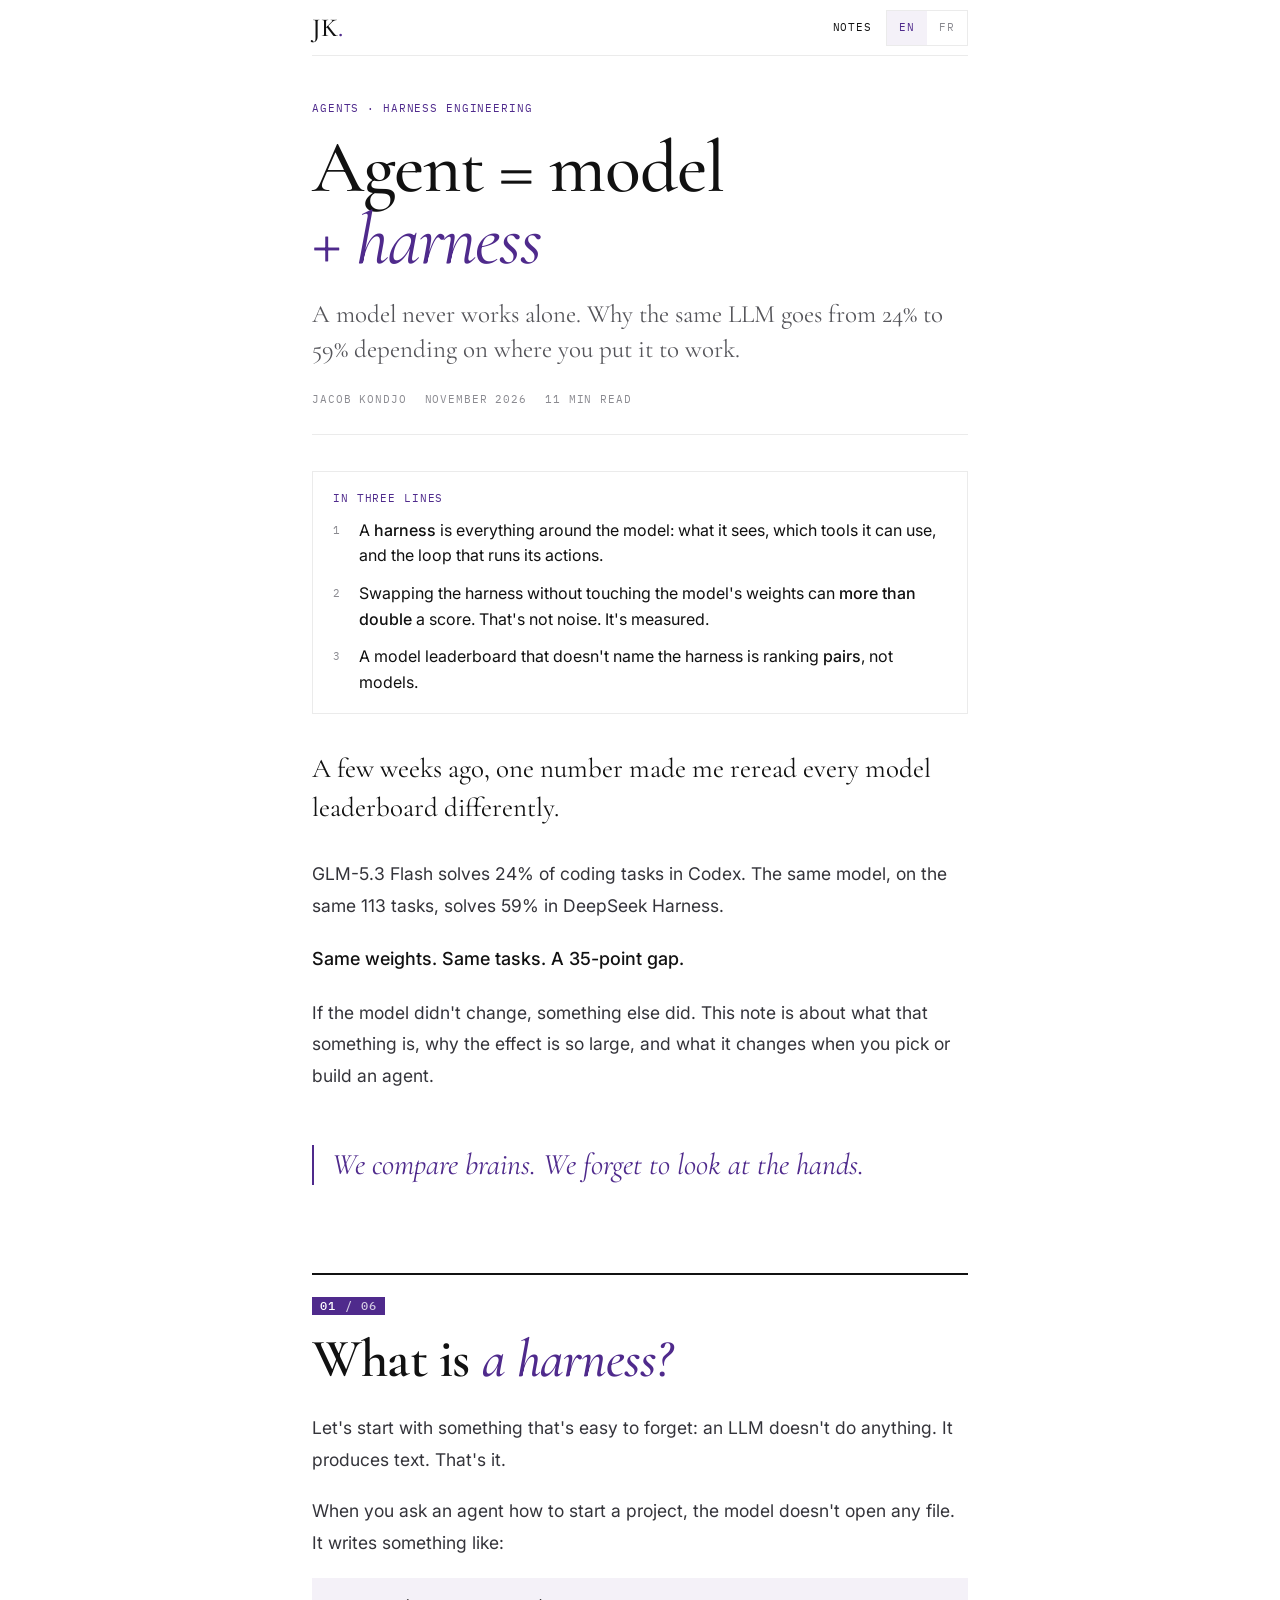
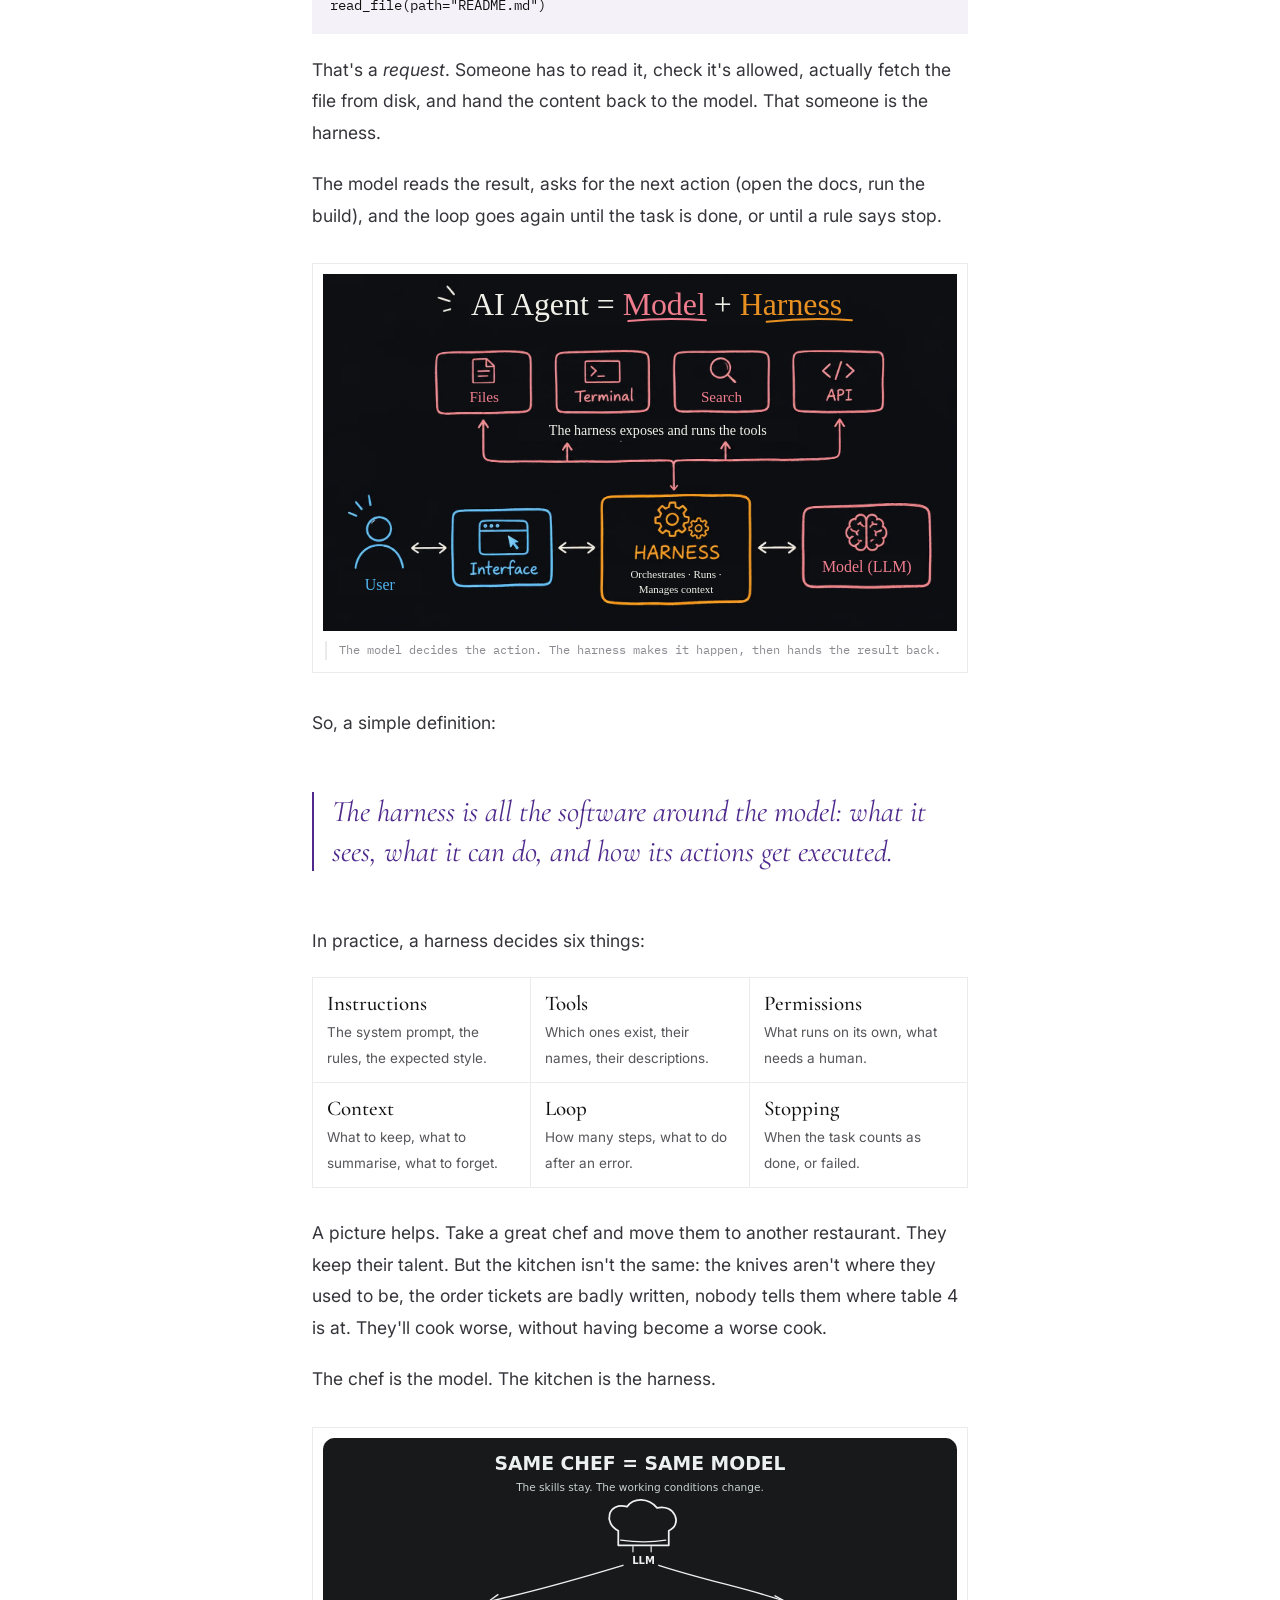
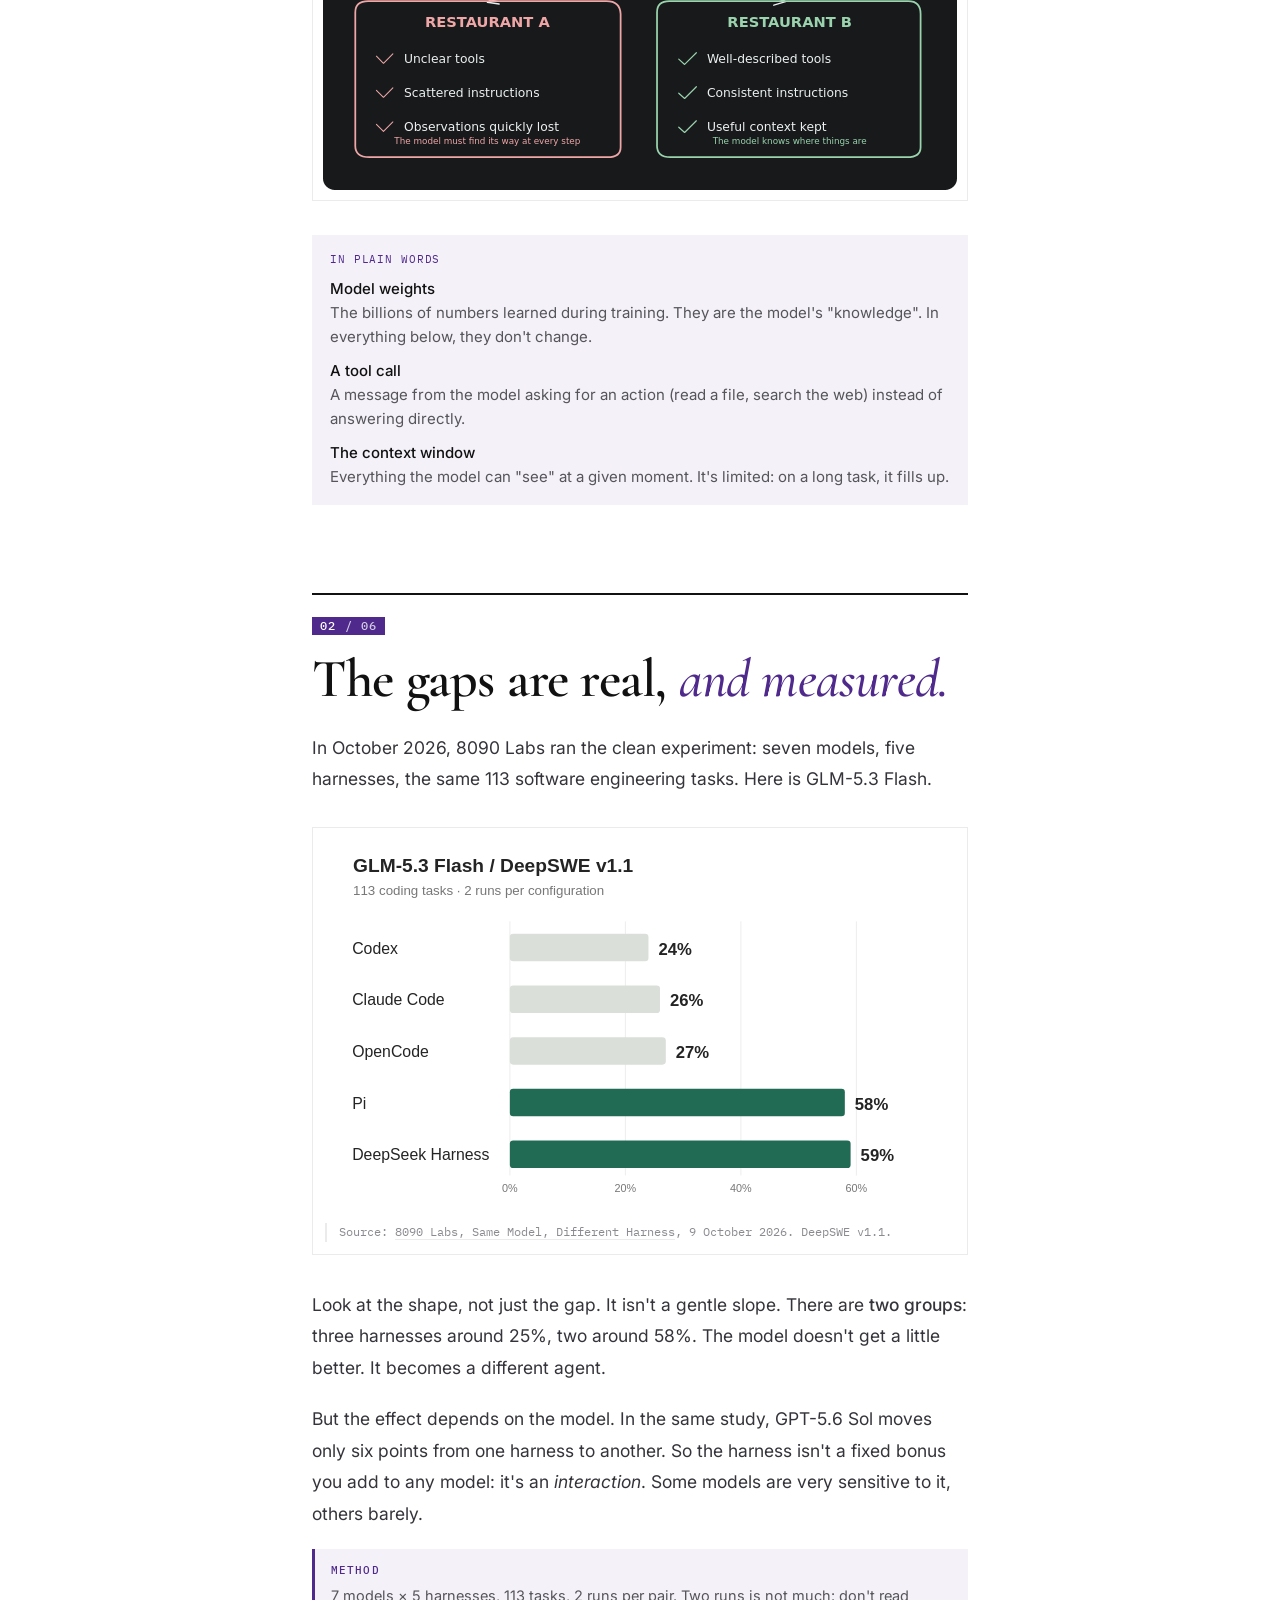
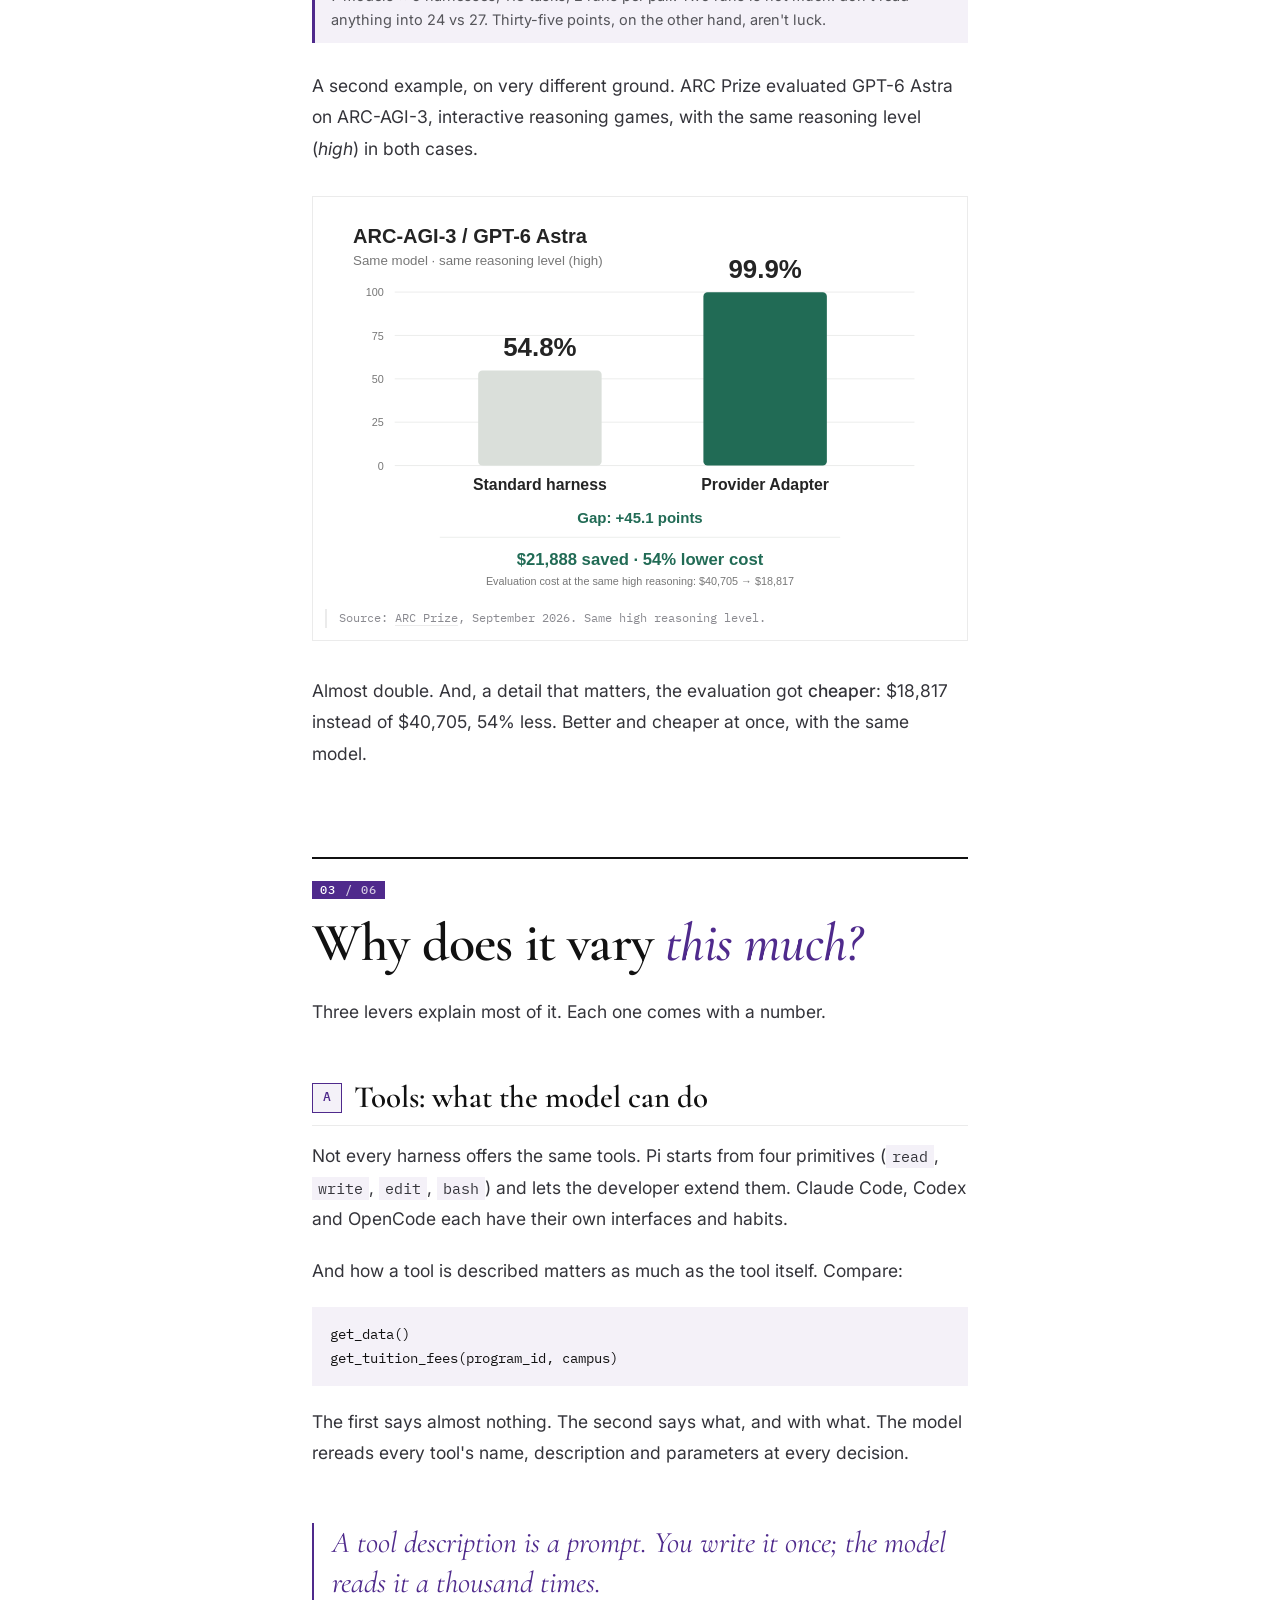
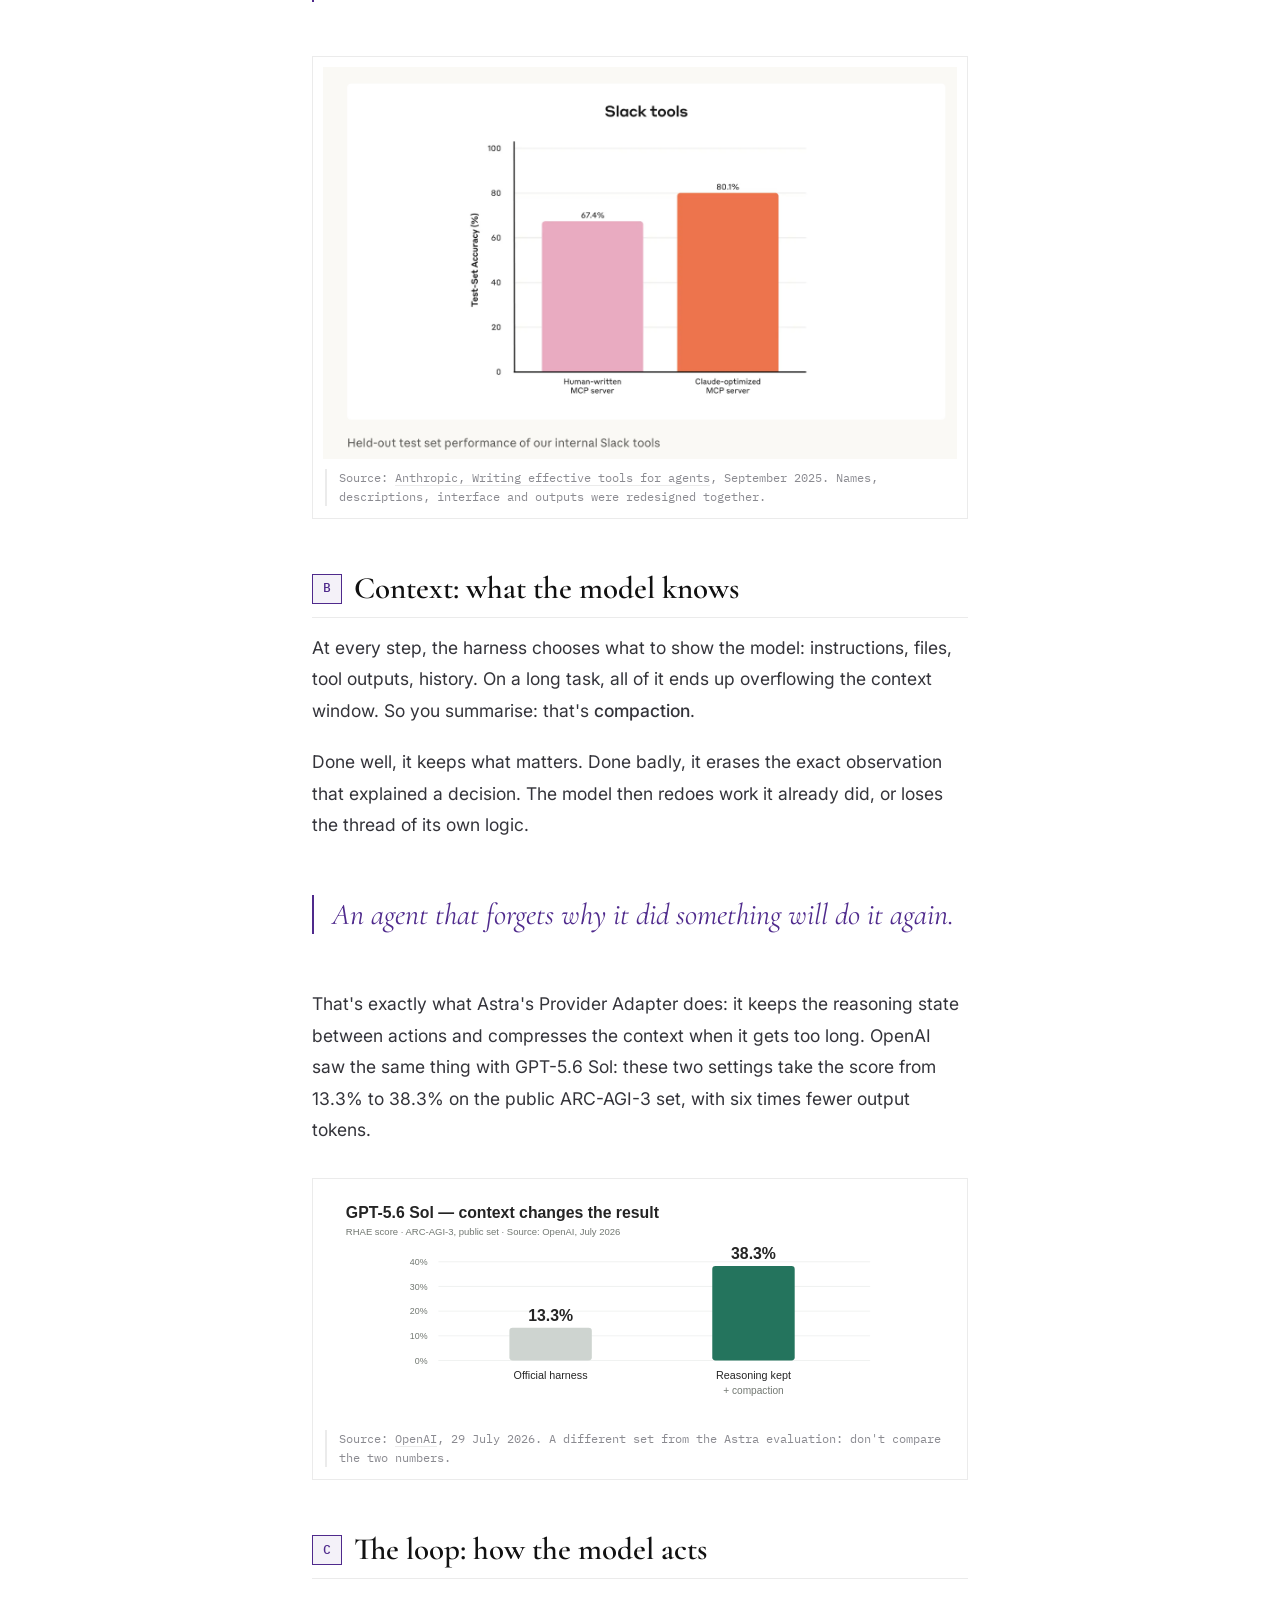
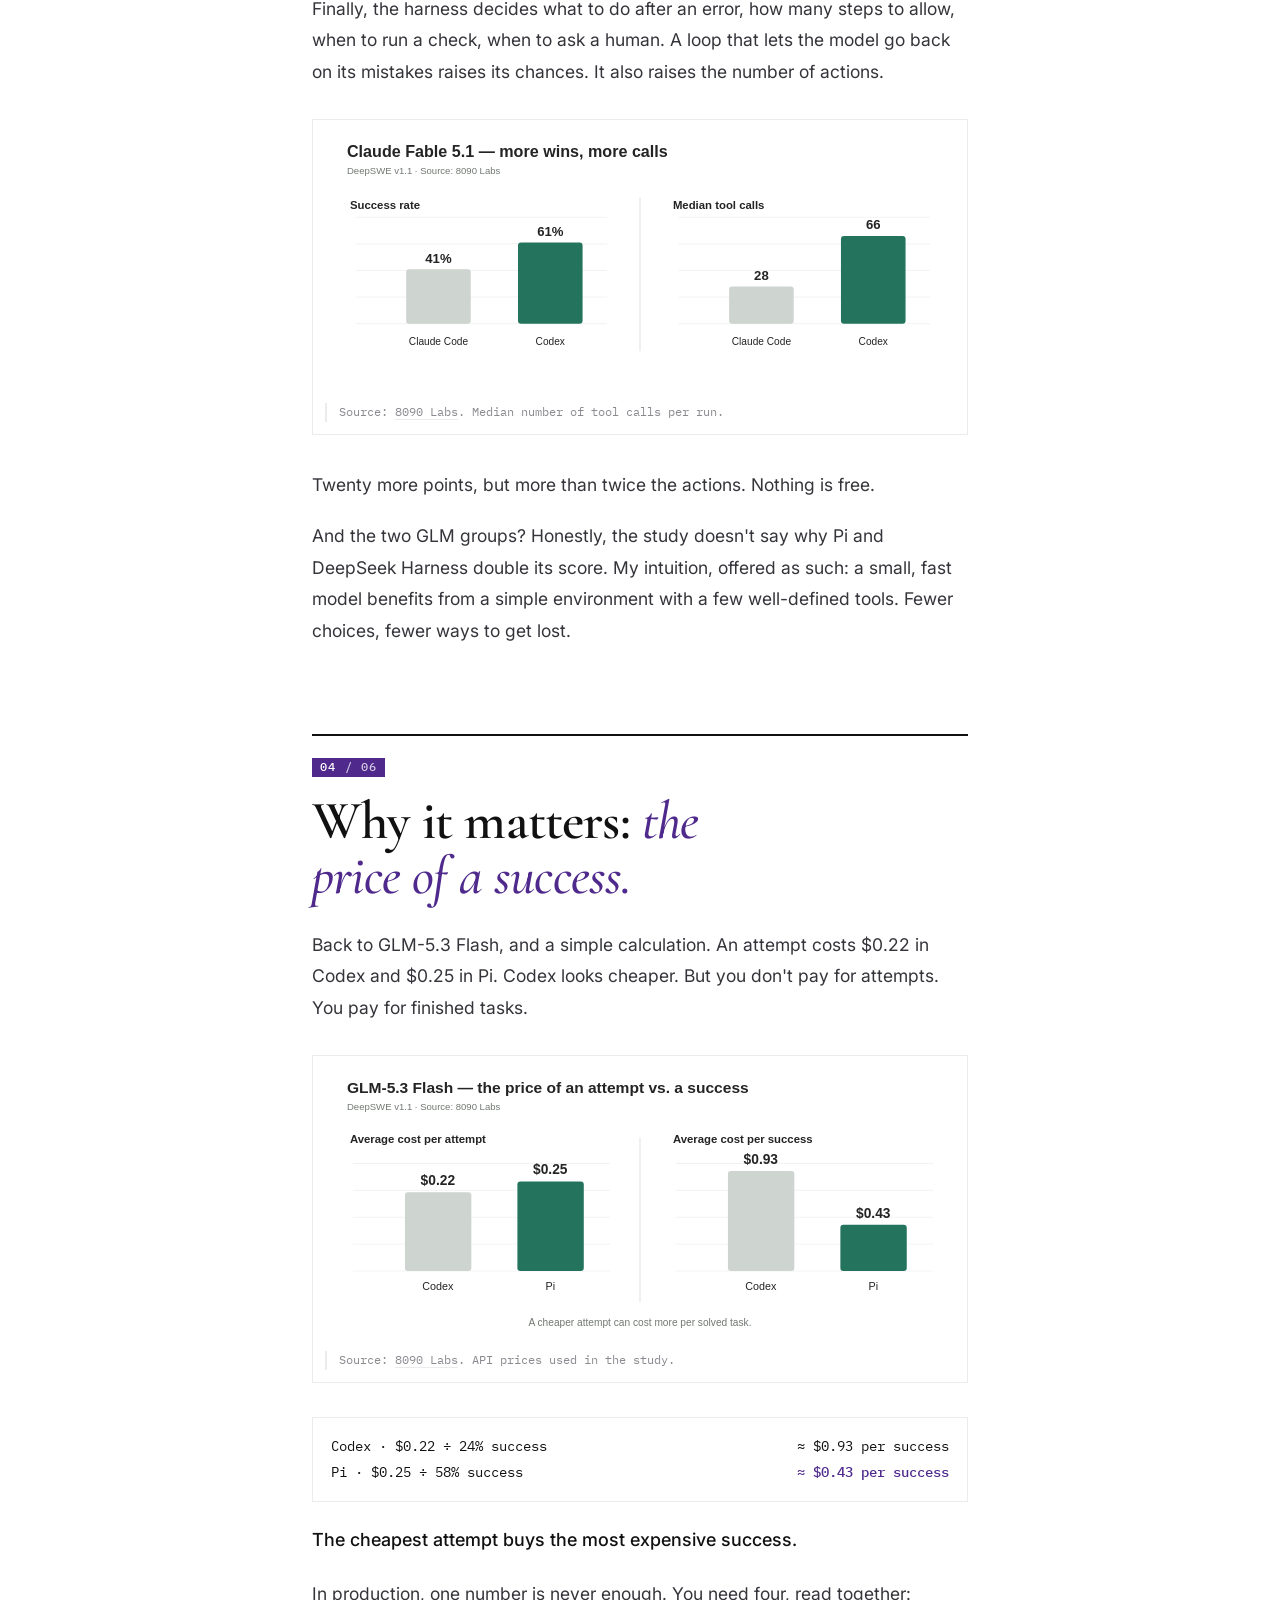
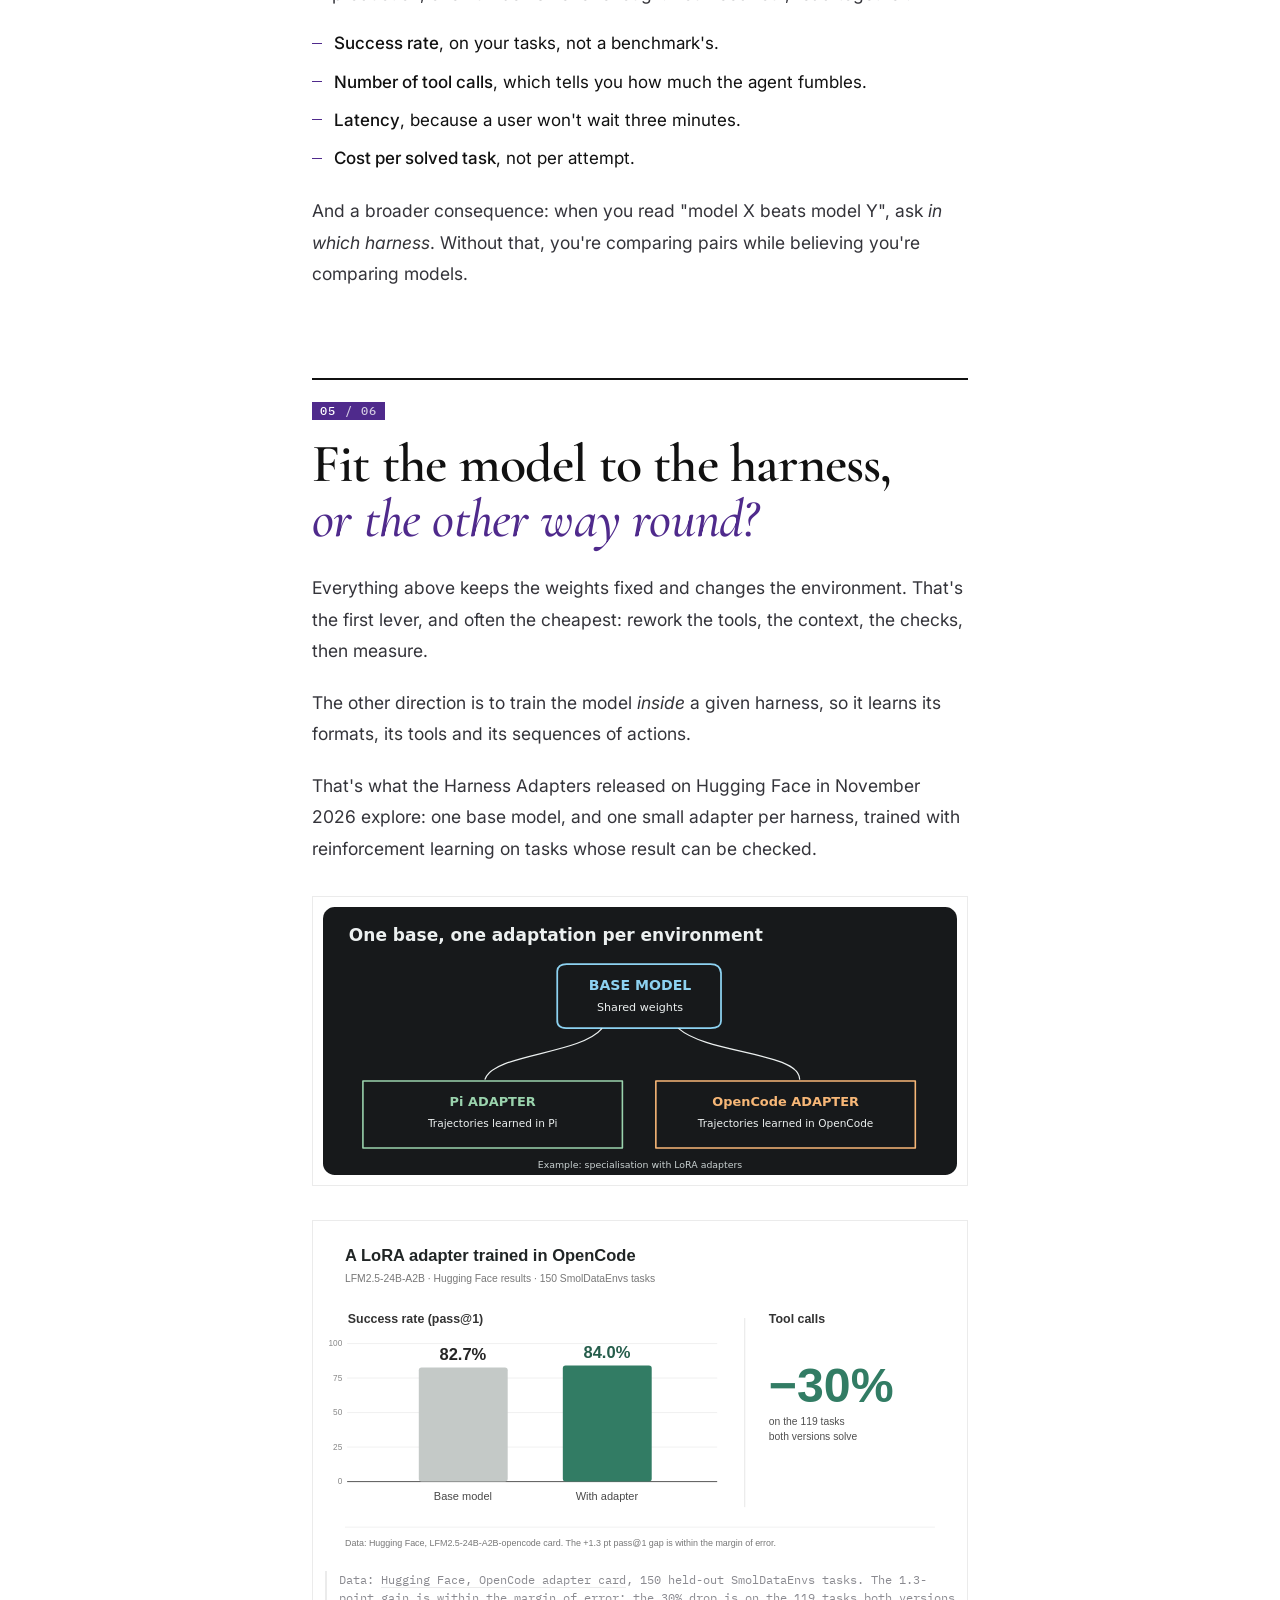
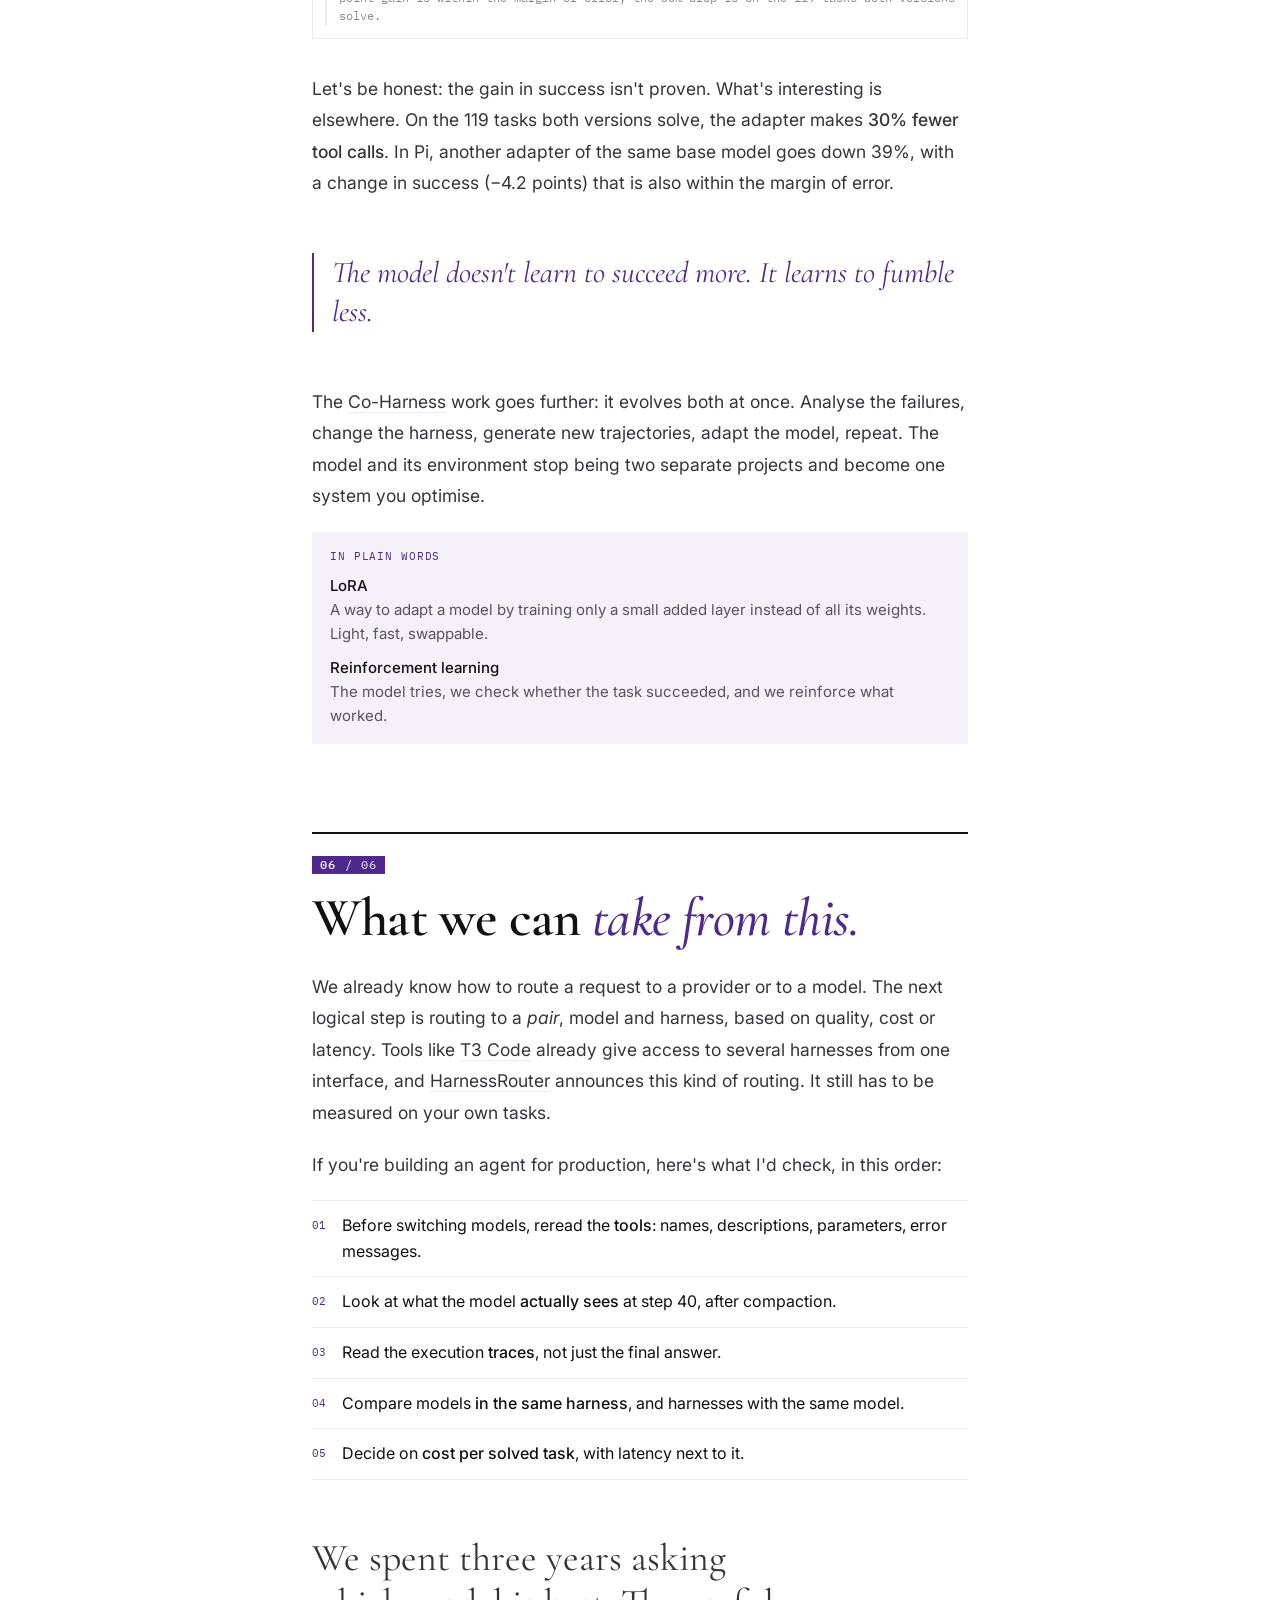
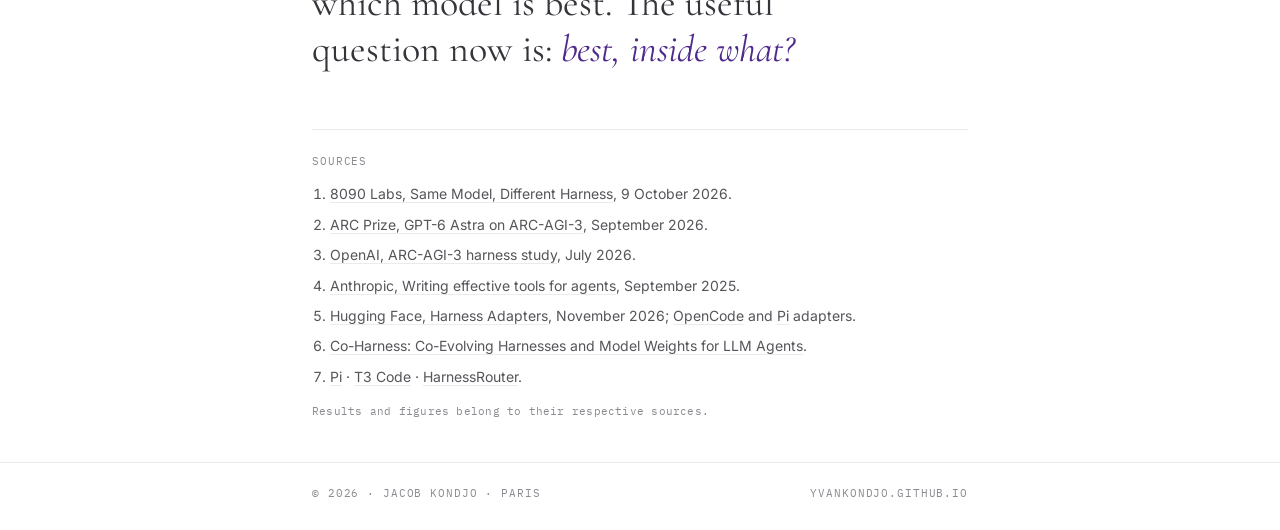
==== commit 6ee80fc5: "Note harness : image d'aperçu pour LinkedIn, soulignement corrigé Co-Authored-By: Claude Opus 5.5 <n" ====
--- a/notes/agent-harness/index.html
+++ b/notes/agent-harness/index.html
@@ -11,7 +11,11 @@
 <meta property="og:title" content="Agent = model + harness">
 <meta property="og:description" content="Same model, same tasks, 35 points apart. What a harness is, why it matters, and what to check before shipping an agent.">
 <meta property="og:url" content="https://yvankondjo.github.io/notes/agent-harness/">
-<meta name="twitter:card" content="summary">
+<meta property="og:image" content="https://yvankondjo.github.io/notes/agent-harness/img/og.jpg">
+<meta property="og:image:width" content="1200">
+<meta property="og:image:height" content="675">
+<meta property="og:image:alt" content="AI Agent = Model + Harness: user, interface, harness, model and tools.">
+<meta name="twitter:card" content="summary_large_image">
 <link rel="icon" href="data:image/svg+xml,%3Csvg xmlns='http://www.w3.org/2000/svg' viewBox='0 0 64 64'%3E%3Crect width='64' height='64' rx='14' fill='%234f2a8c'/%3E%3Ctext x='32' y='42' font-family='Georgia,serif' font-size='28' fill='white' text-anchor='middle'%3EJK%3C/text%3E%3C/svg%3E">
 <script>
 (function () {
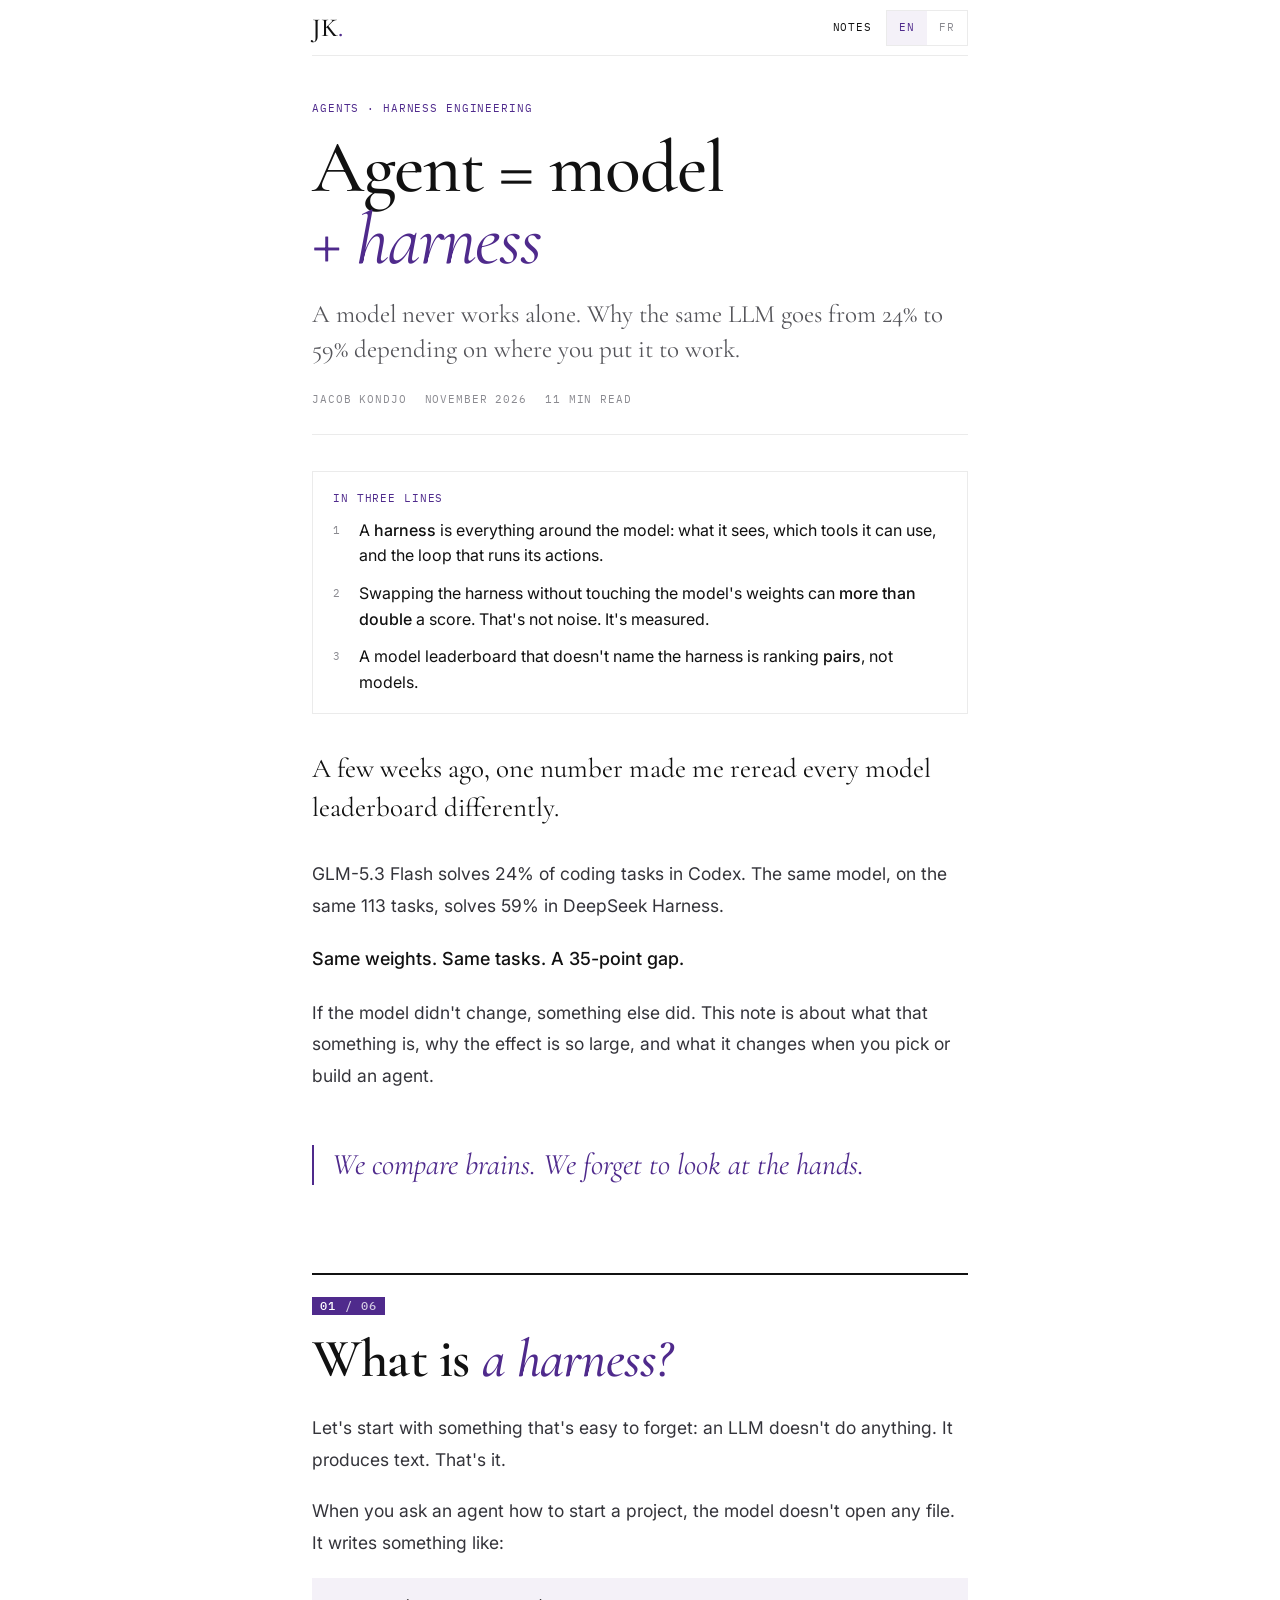
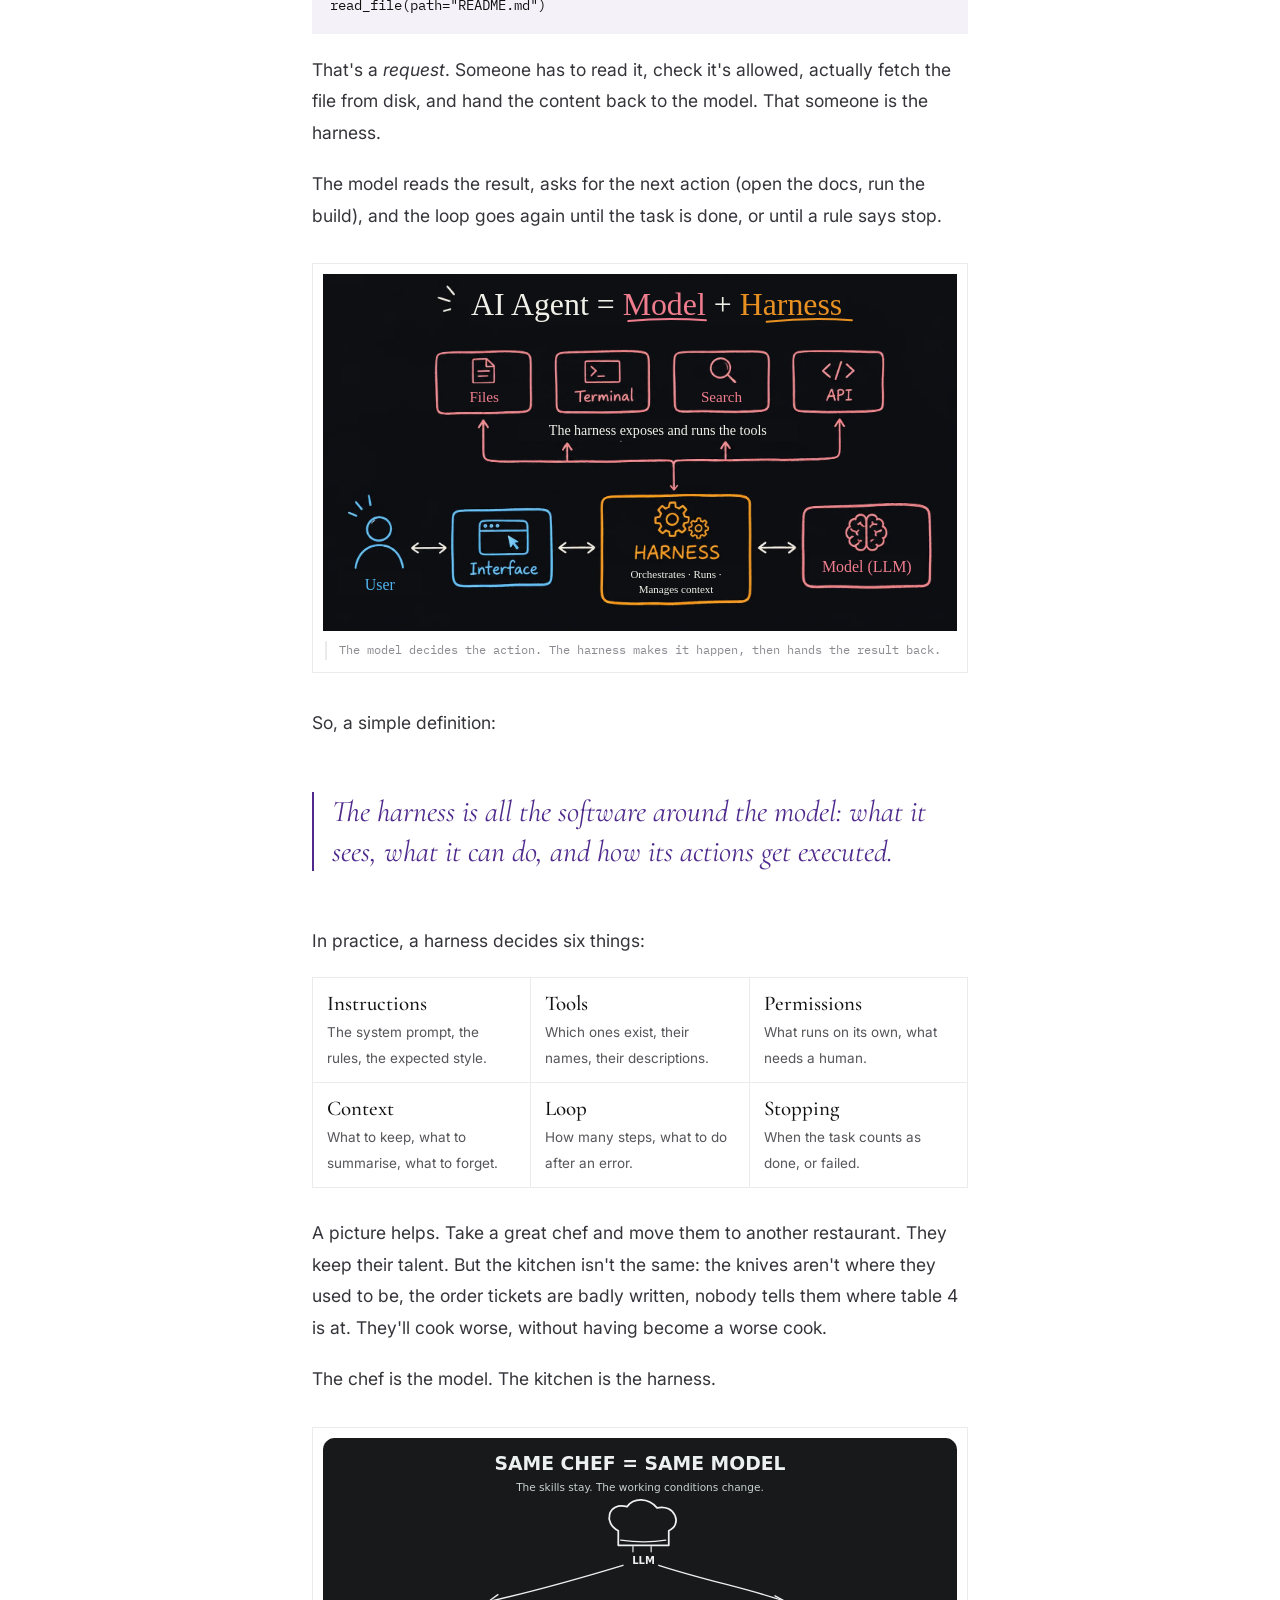
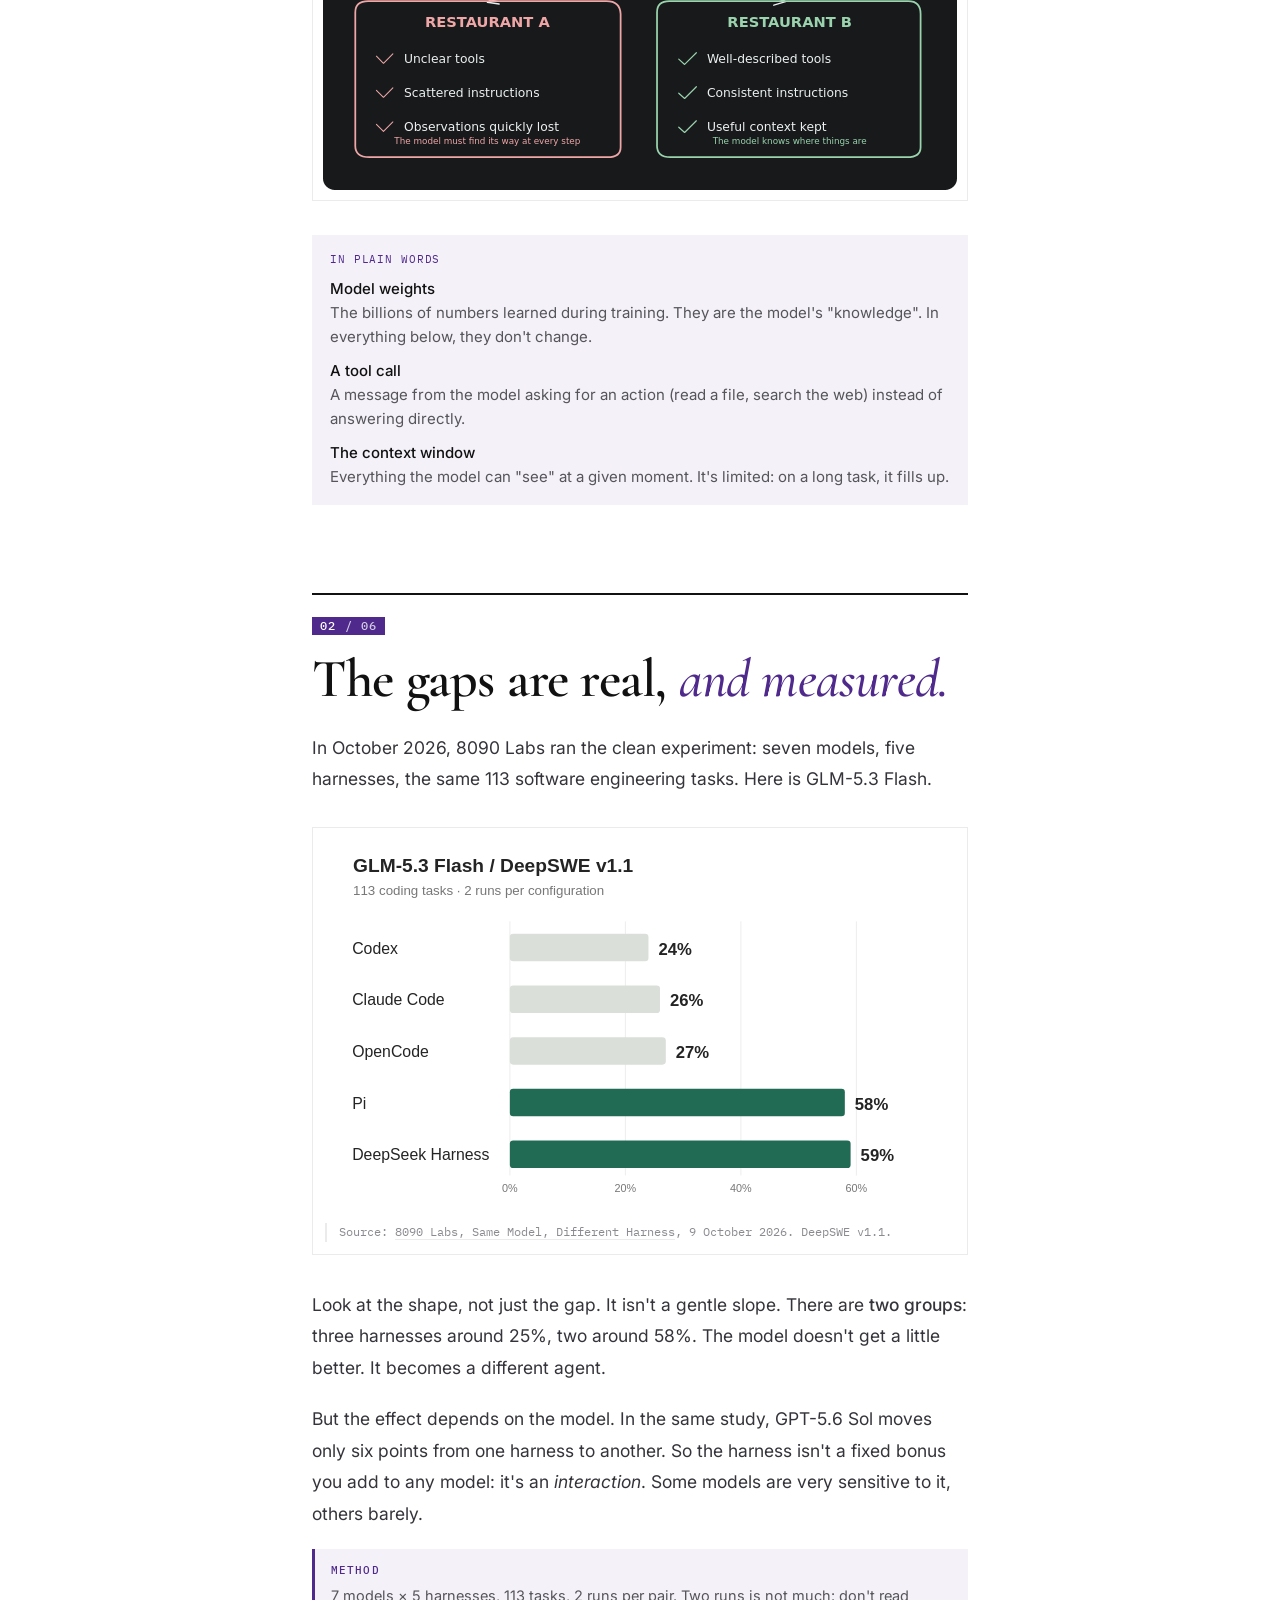
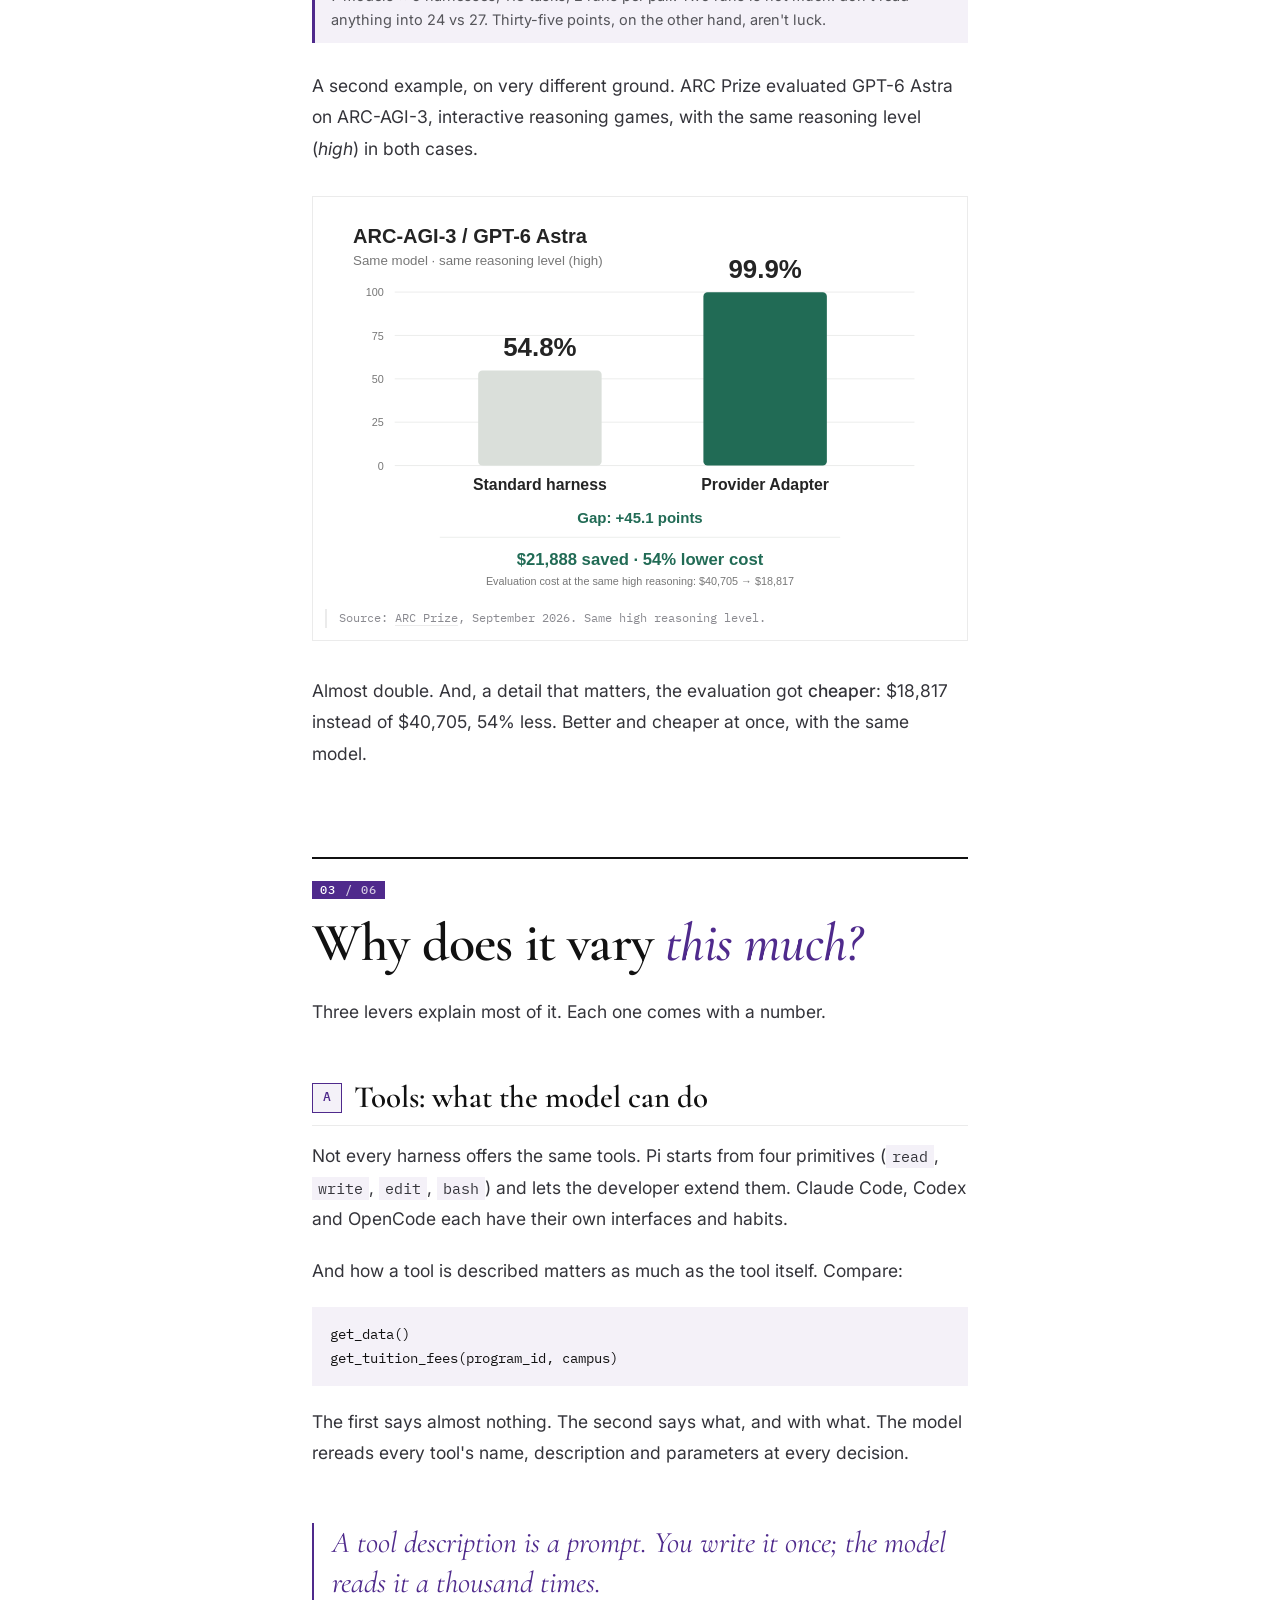
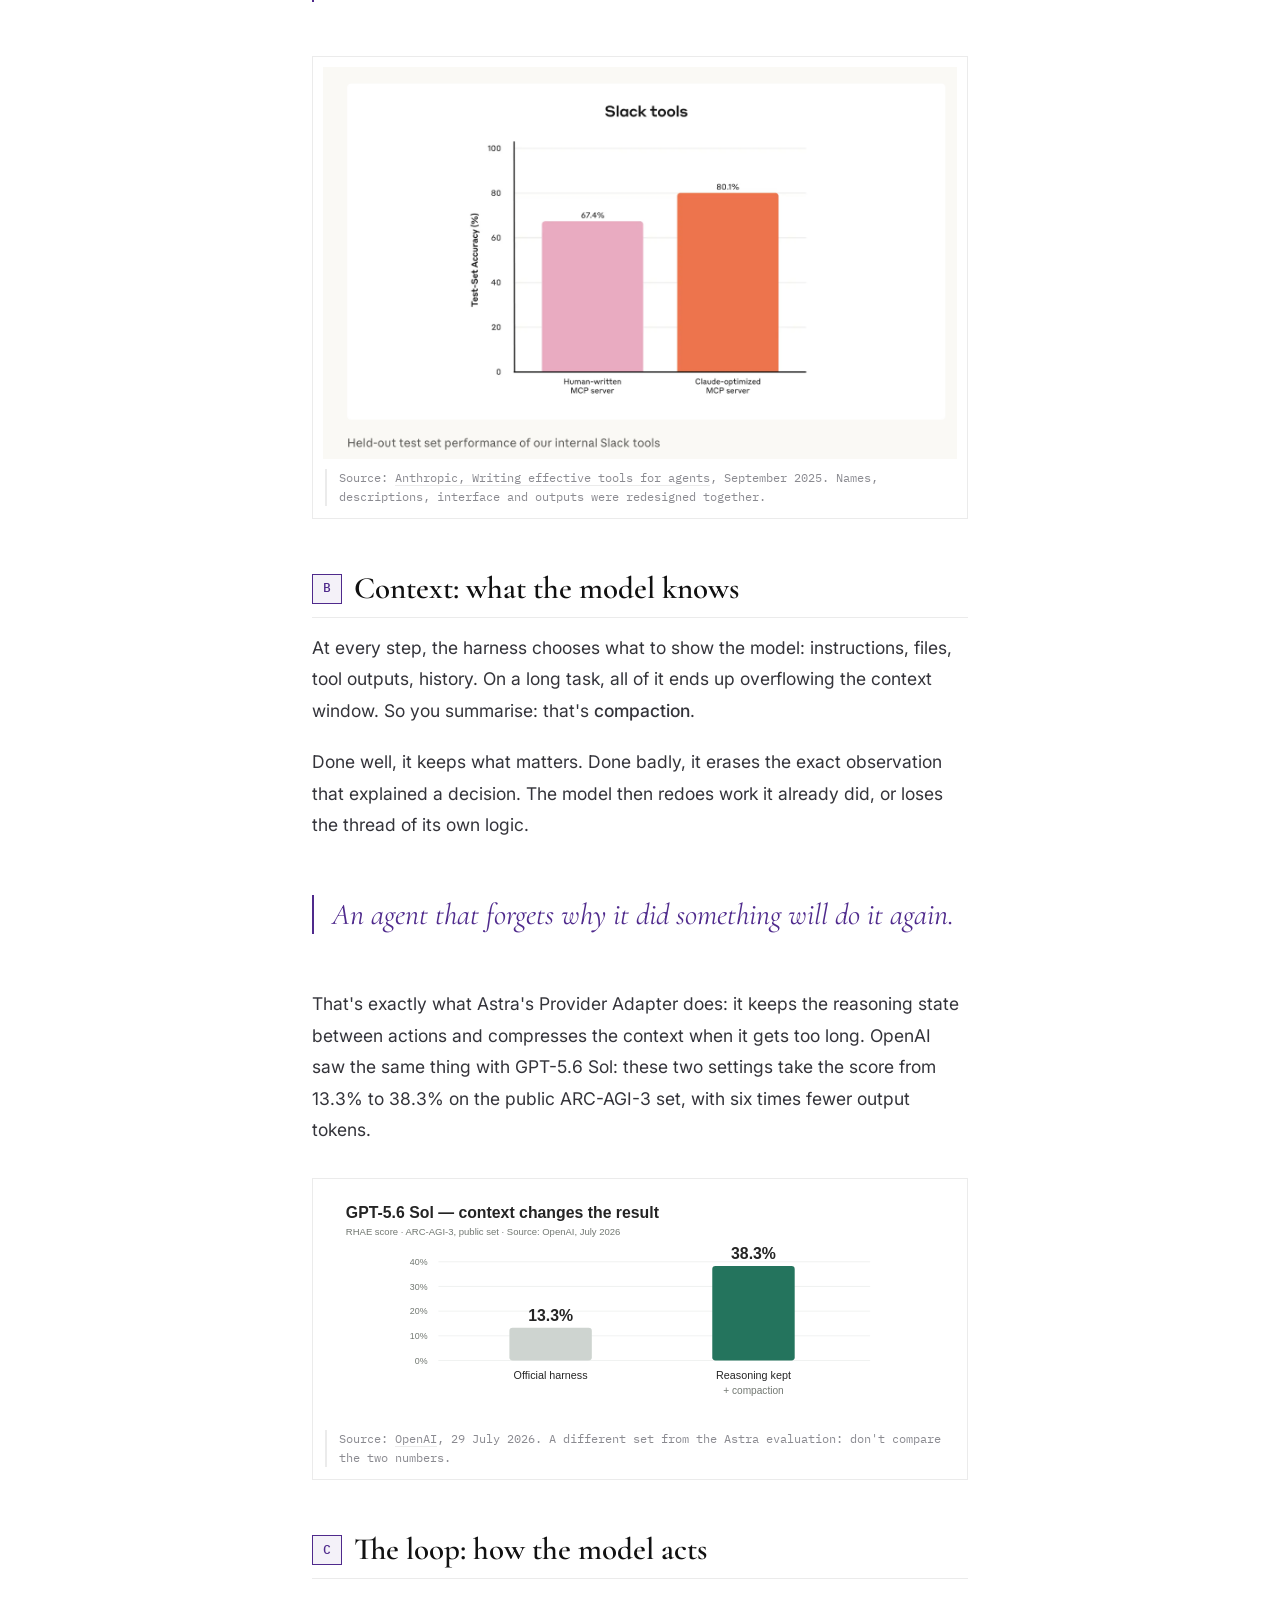
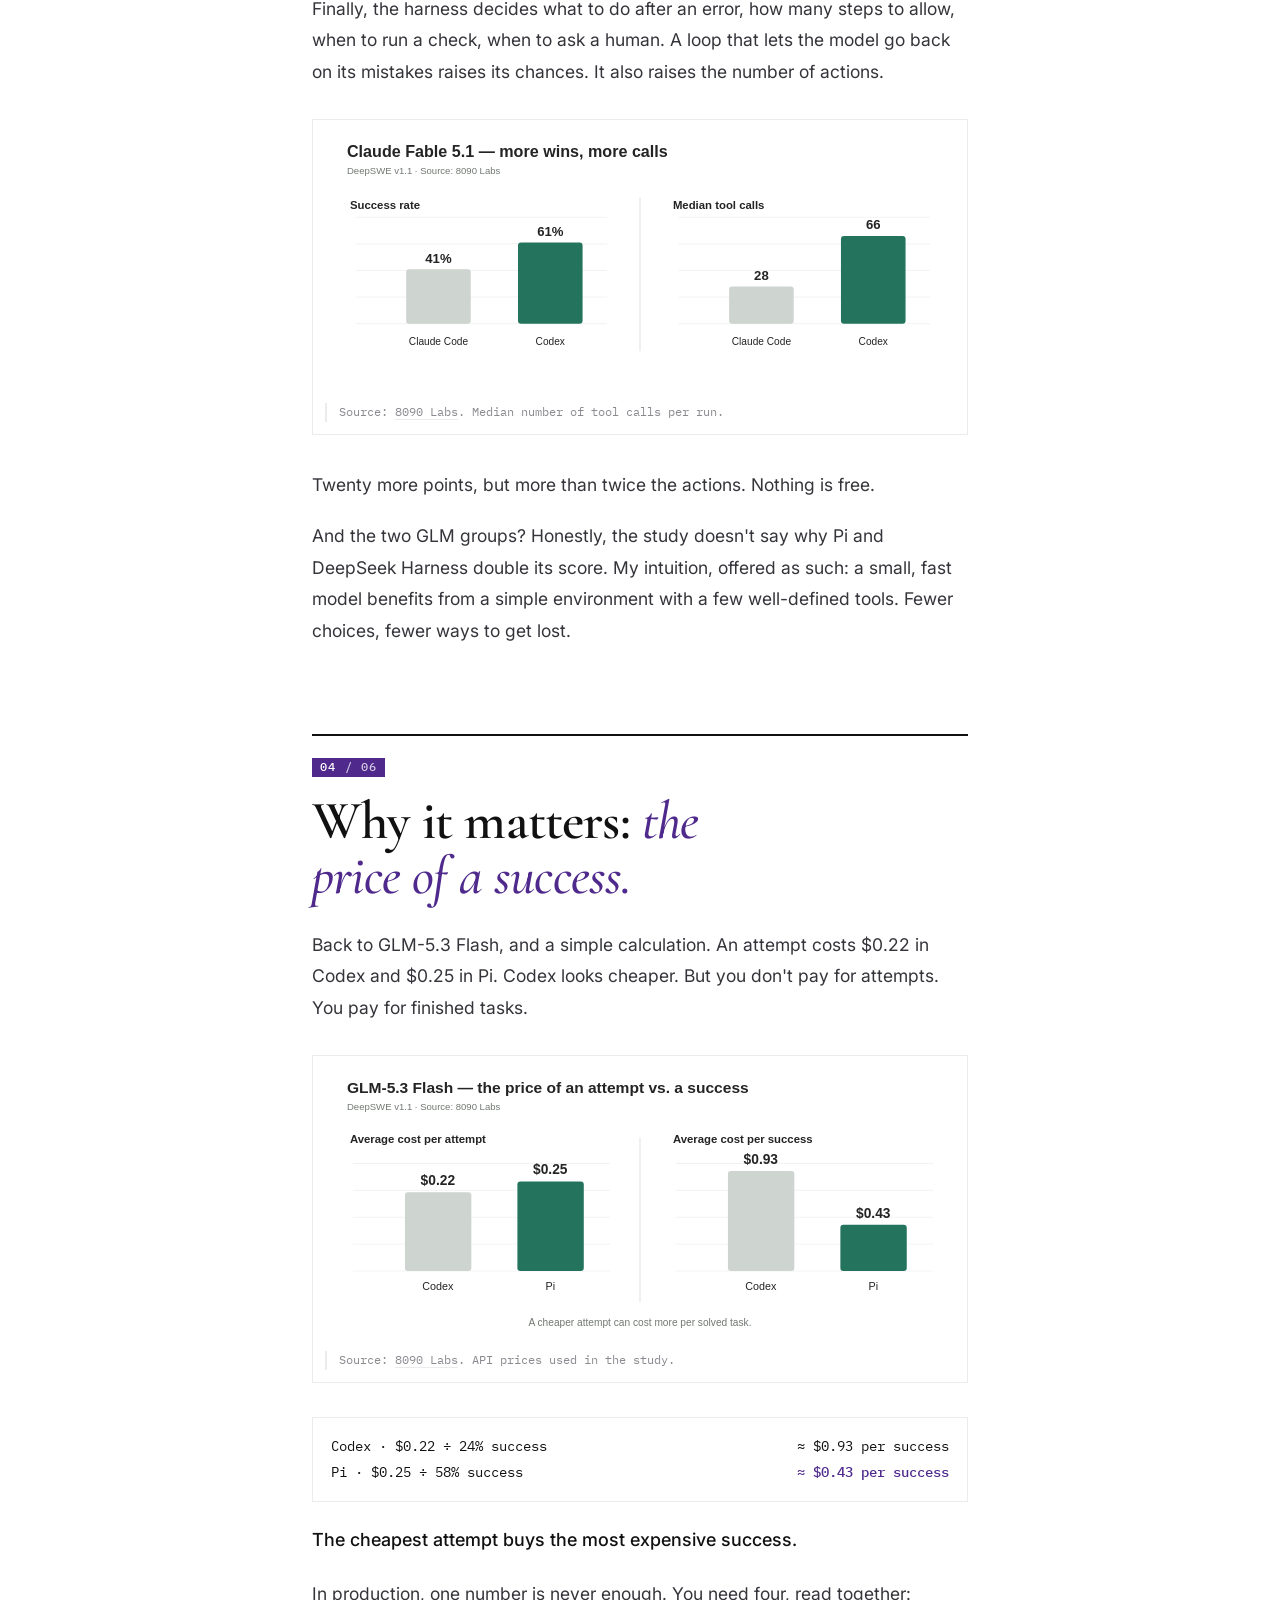
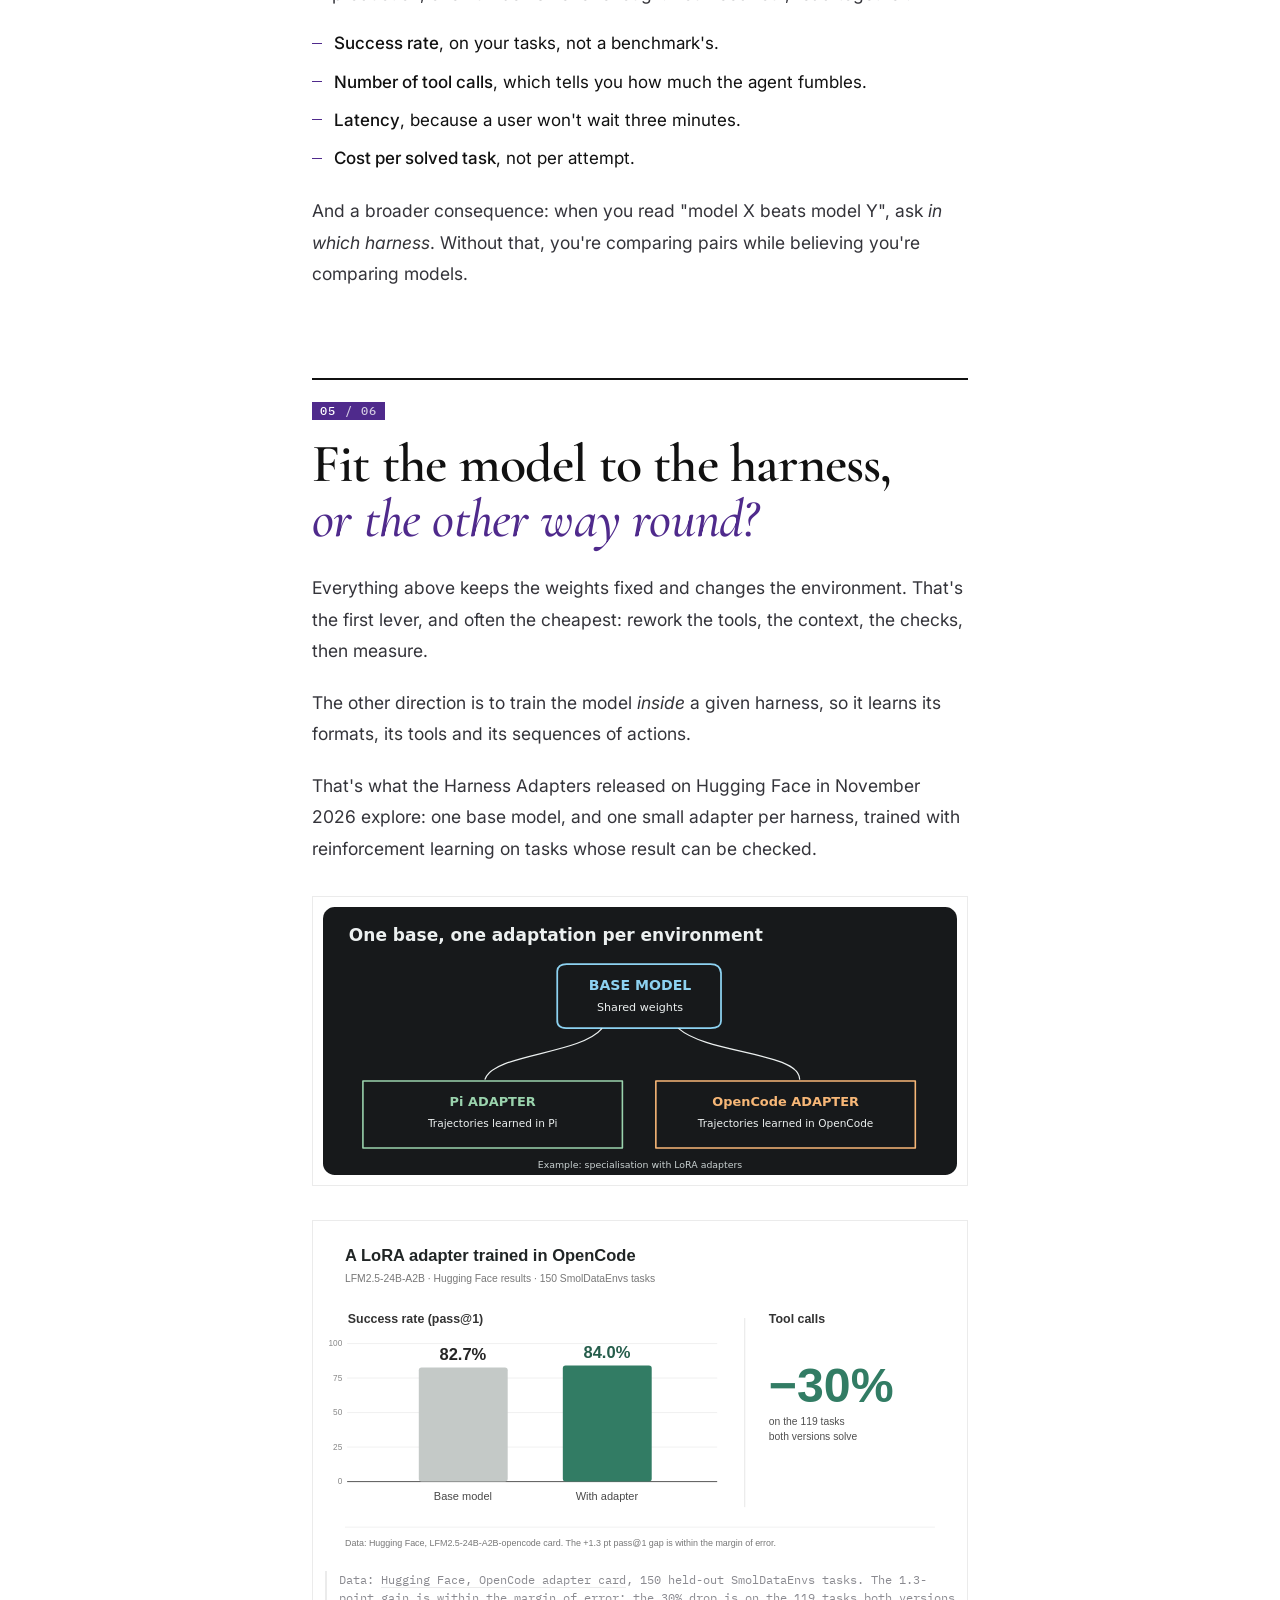
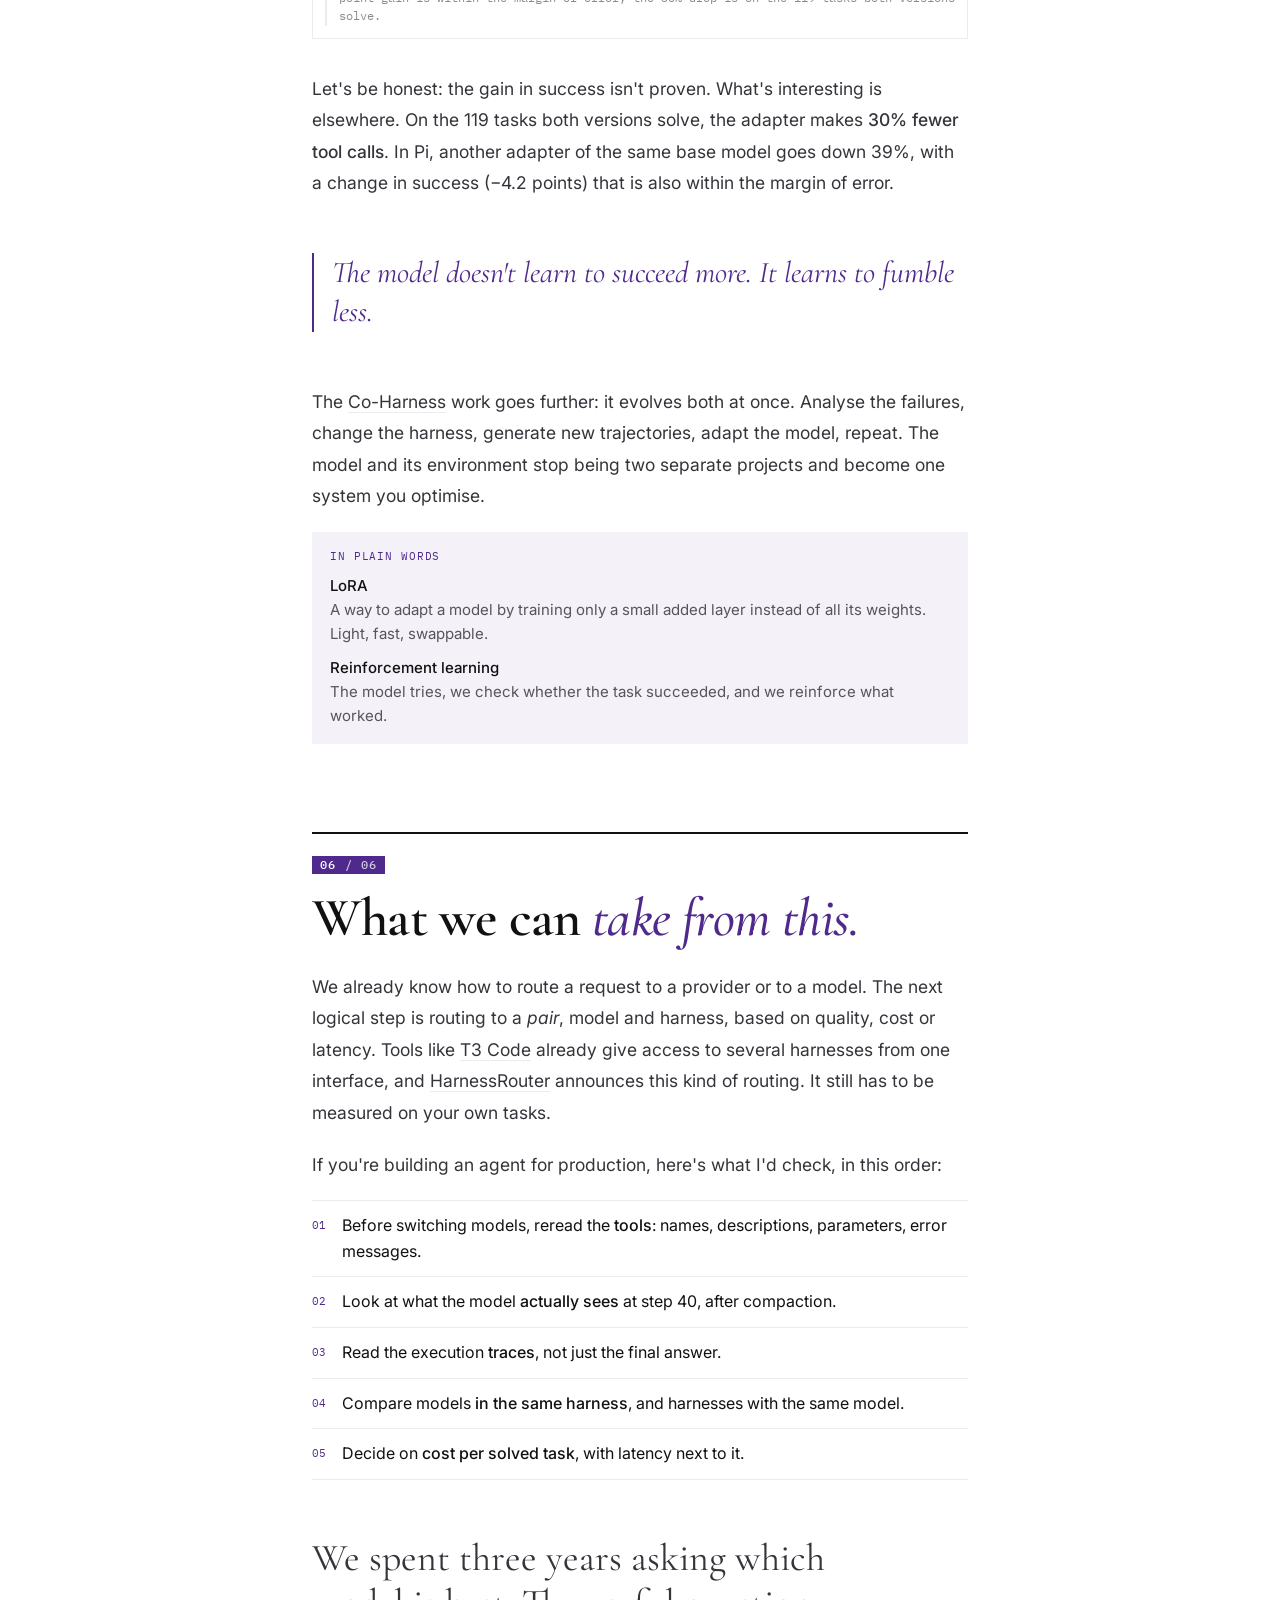
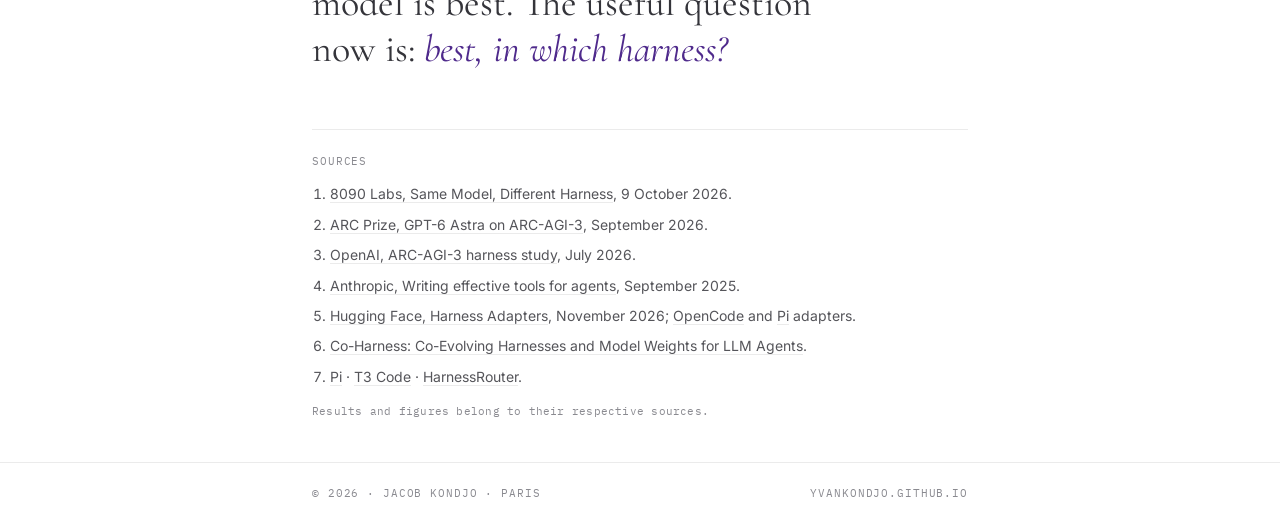
==== commit e9c0fd2a: "Note harness : phrase finale « in which harness? » Co-Authored-By: Claude Opus 5.5 <noreply@anthropi" ====
--- a/notes/agent-harness/index.html
+++ b/notes/agent-harness/index.html
@@ -319,7 +319,7 @@
       <li><span>04</span><div>Compare models <strong>in the same harness</strong>, and harnesses with the same model.</div></li>
       <li><span>05</span><div>Decide on <strong>cost per solved task</strong>, with latency next to it.</div></li>
     </ol>
-    <p class="end">We spent three years asking which model is best. The useful question now is: <i>best, inside what?</i></p>
+    <p class="end">We spent three years asking which model is best. The useful question now is: <i>best, in which harness?</i></p>
 
     <section class="sources">
       <p class="mono mut" style="margin:0">Sources</p>
@@ -478,7 +478,7 @@
       <li><span>04</span><div>Comparer les modèles <strong>dans le même harness</strong>, et les harnesses avec le même modèle.</div></li>
       <li><span>05</span><div>Décider sur le <strong>coût par tâche réussie</strong>, avec la latence à côté.</div></li>
     </ol>
-    <p class="end">On a passé trois ans à demander quel est le meilleur modèle. La question utile maintenant, c'est : <i>le meilleur modèle, dans quoi ?</i></p>
+    <p class="end">On a passé trois ans à demander quel est le meilleur modèle. La question utile maintenant, c'est : <i>le meilleur modèle, dans quel harness ?</i></p>
 
     <section class="sources">
       <p class="mono mut" style="margin:0">Sources</p>
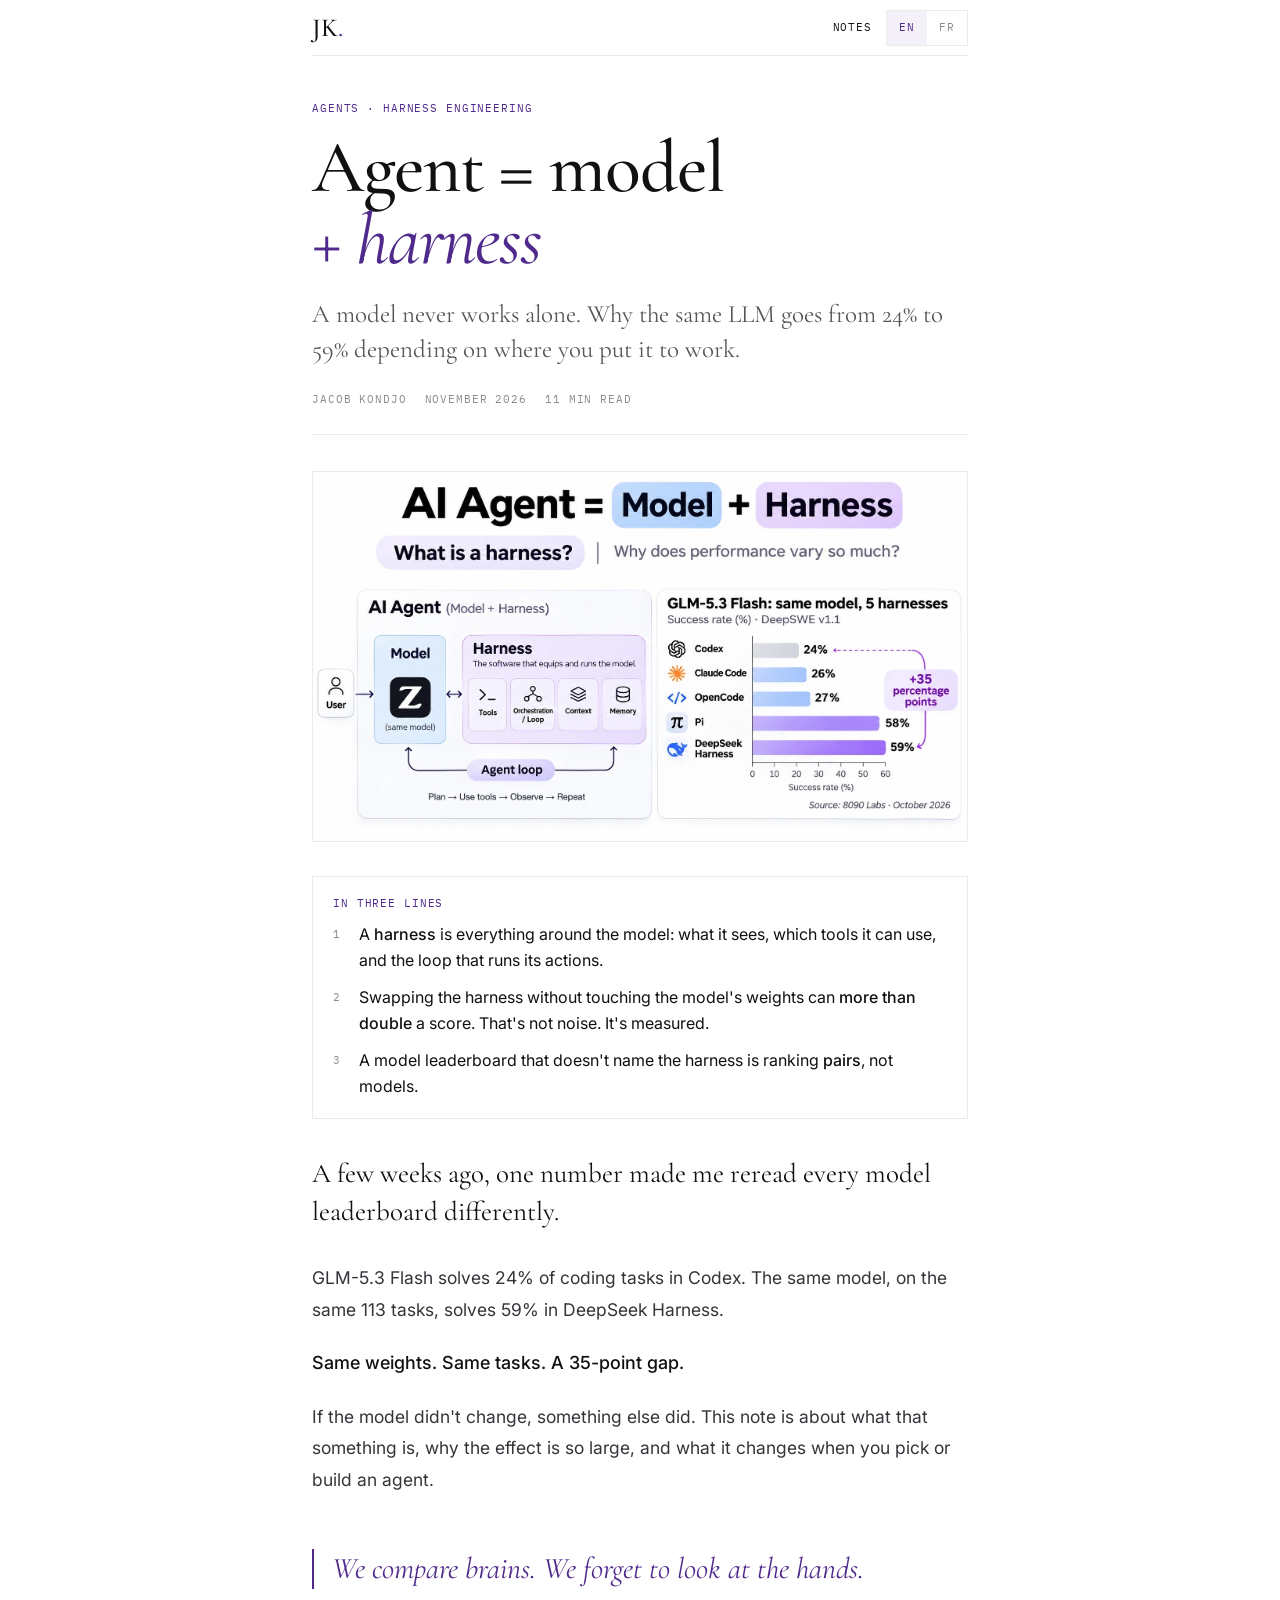
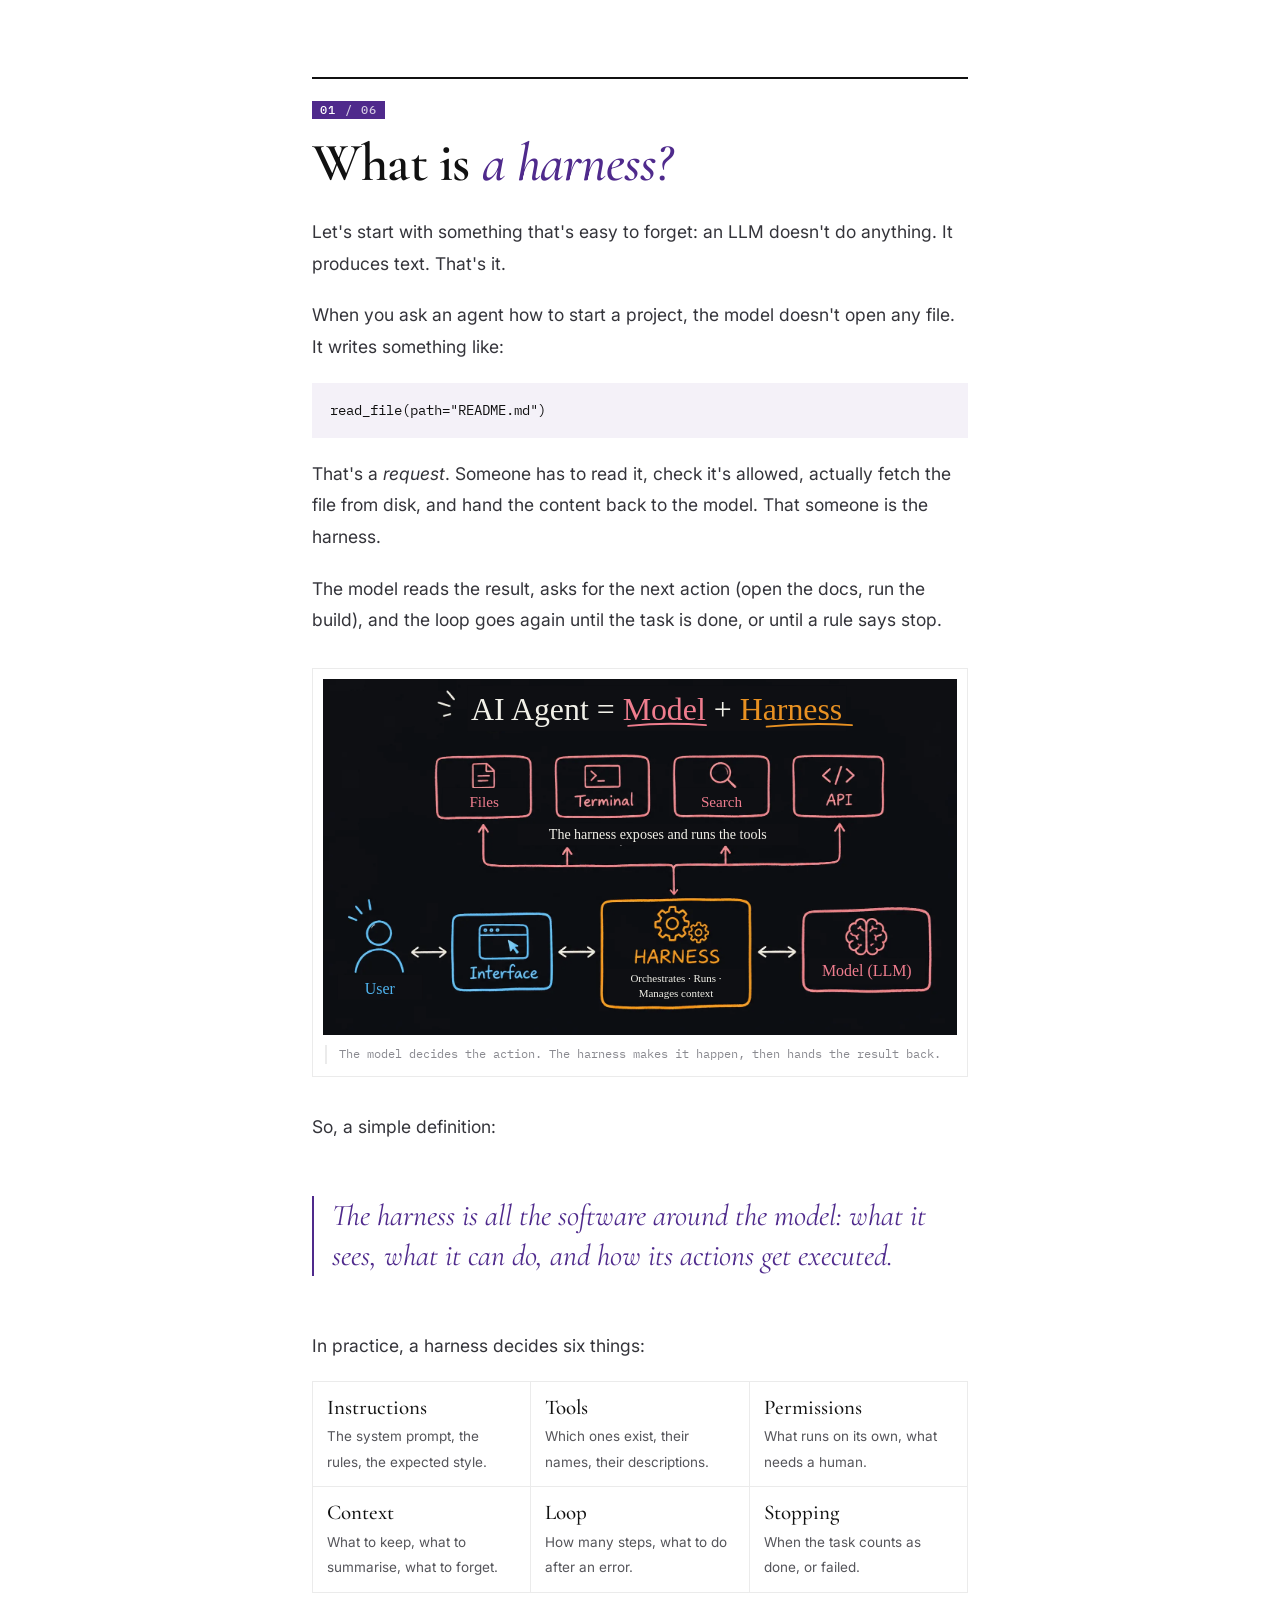
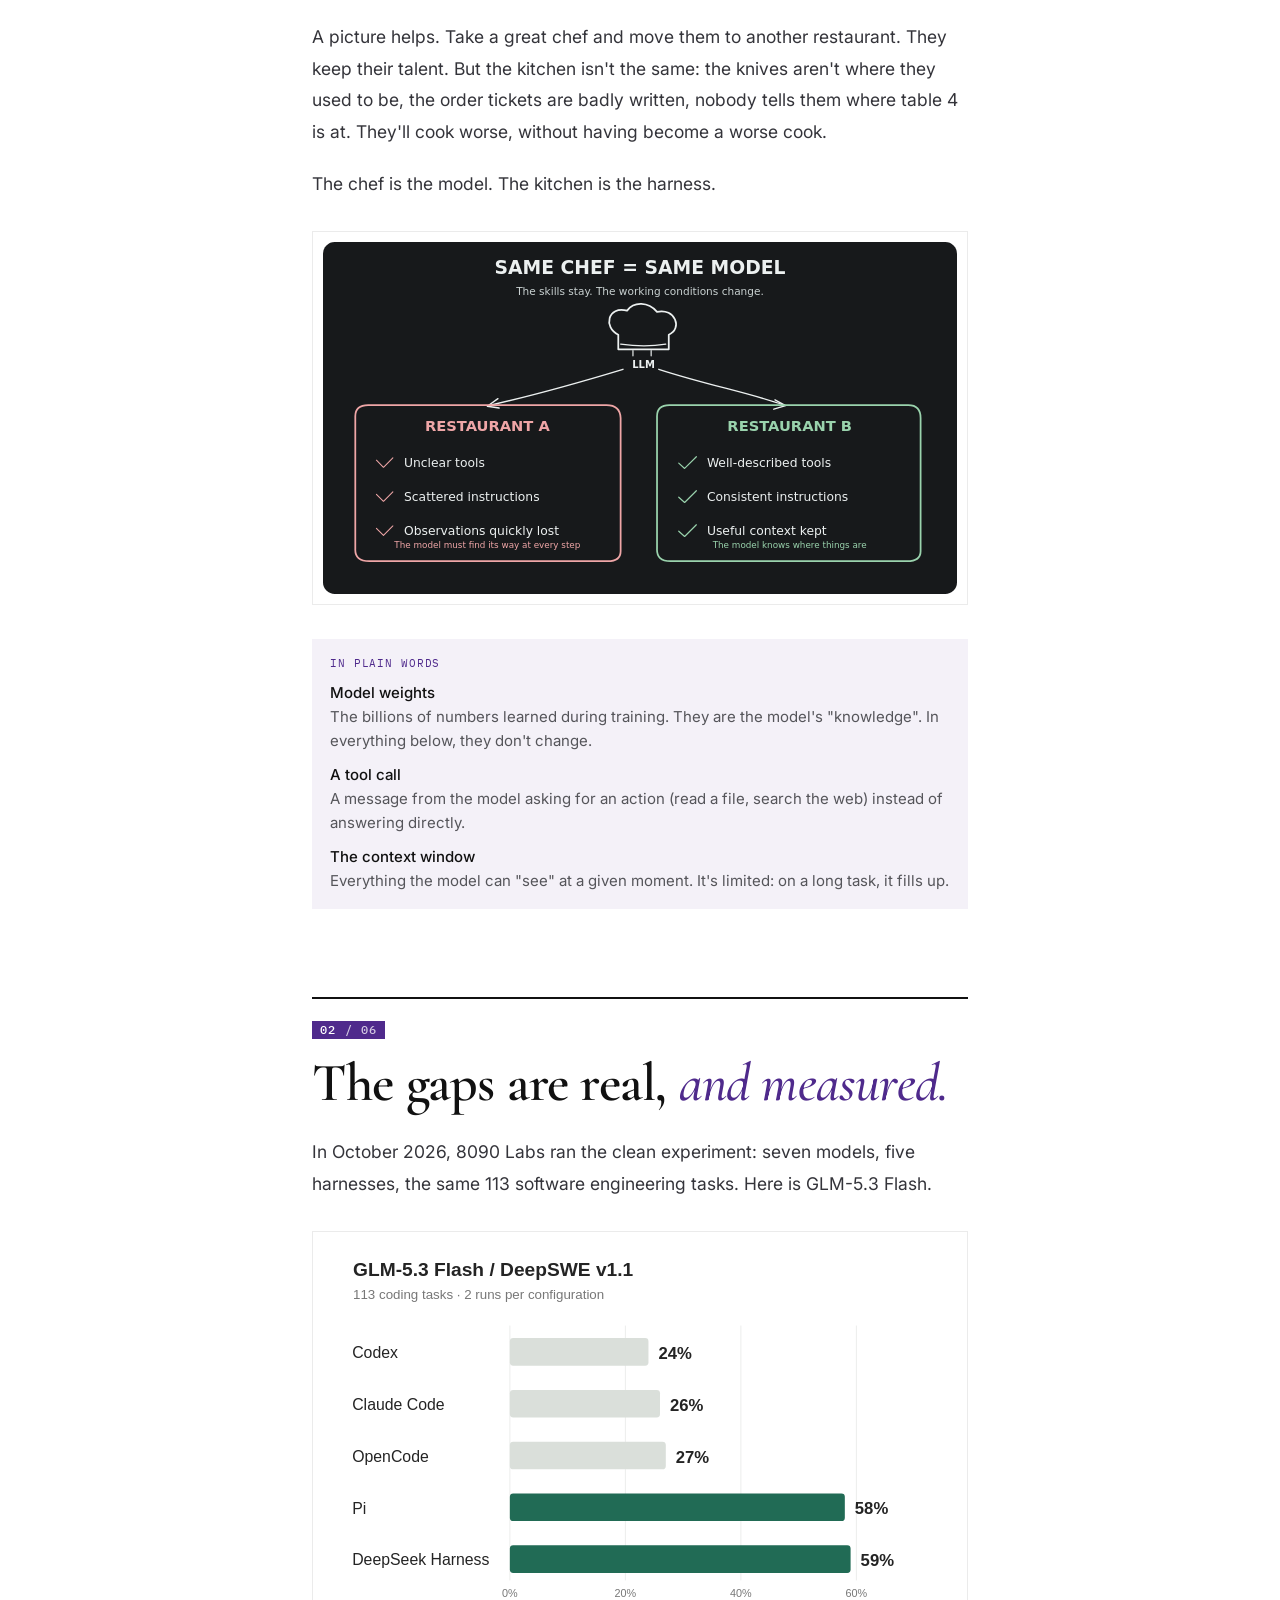
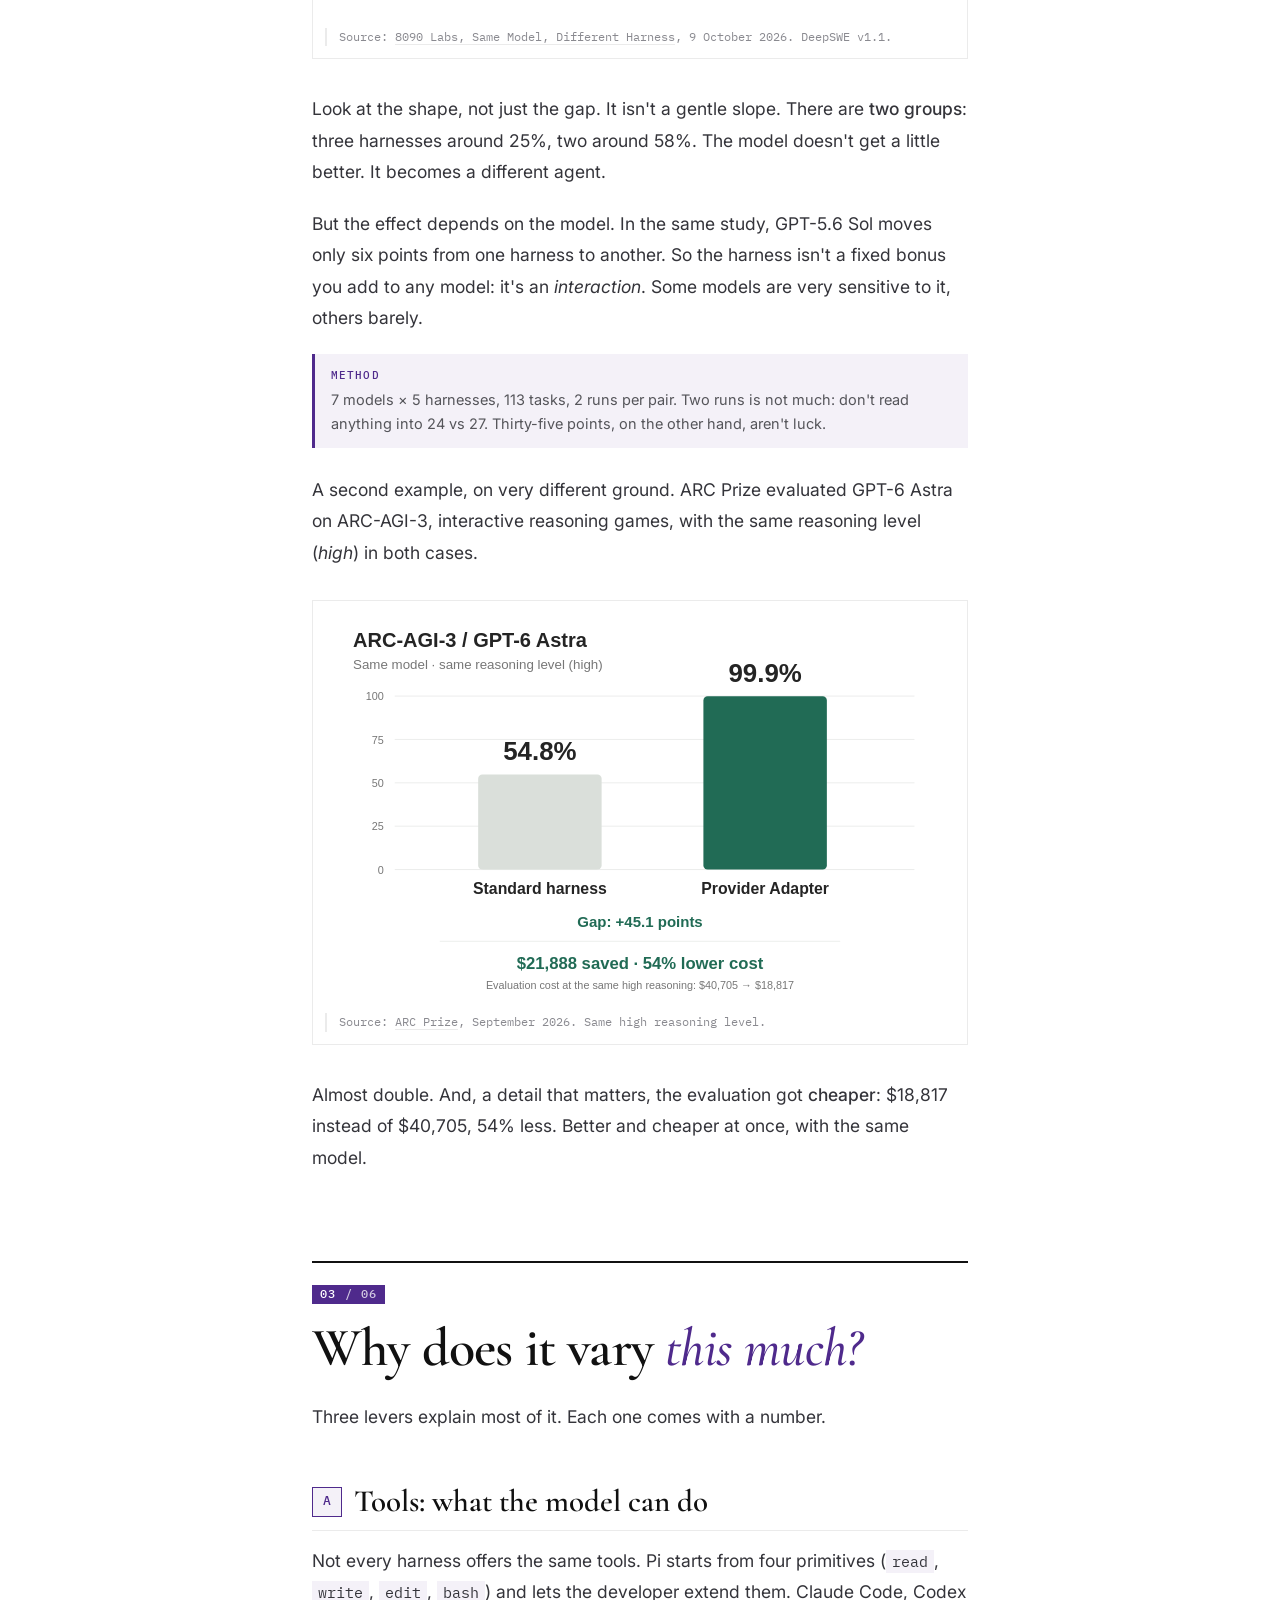
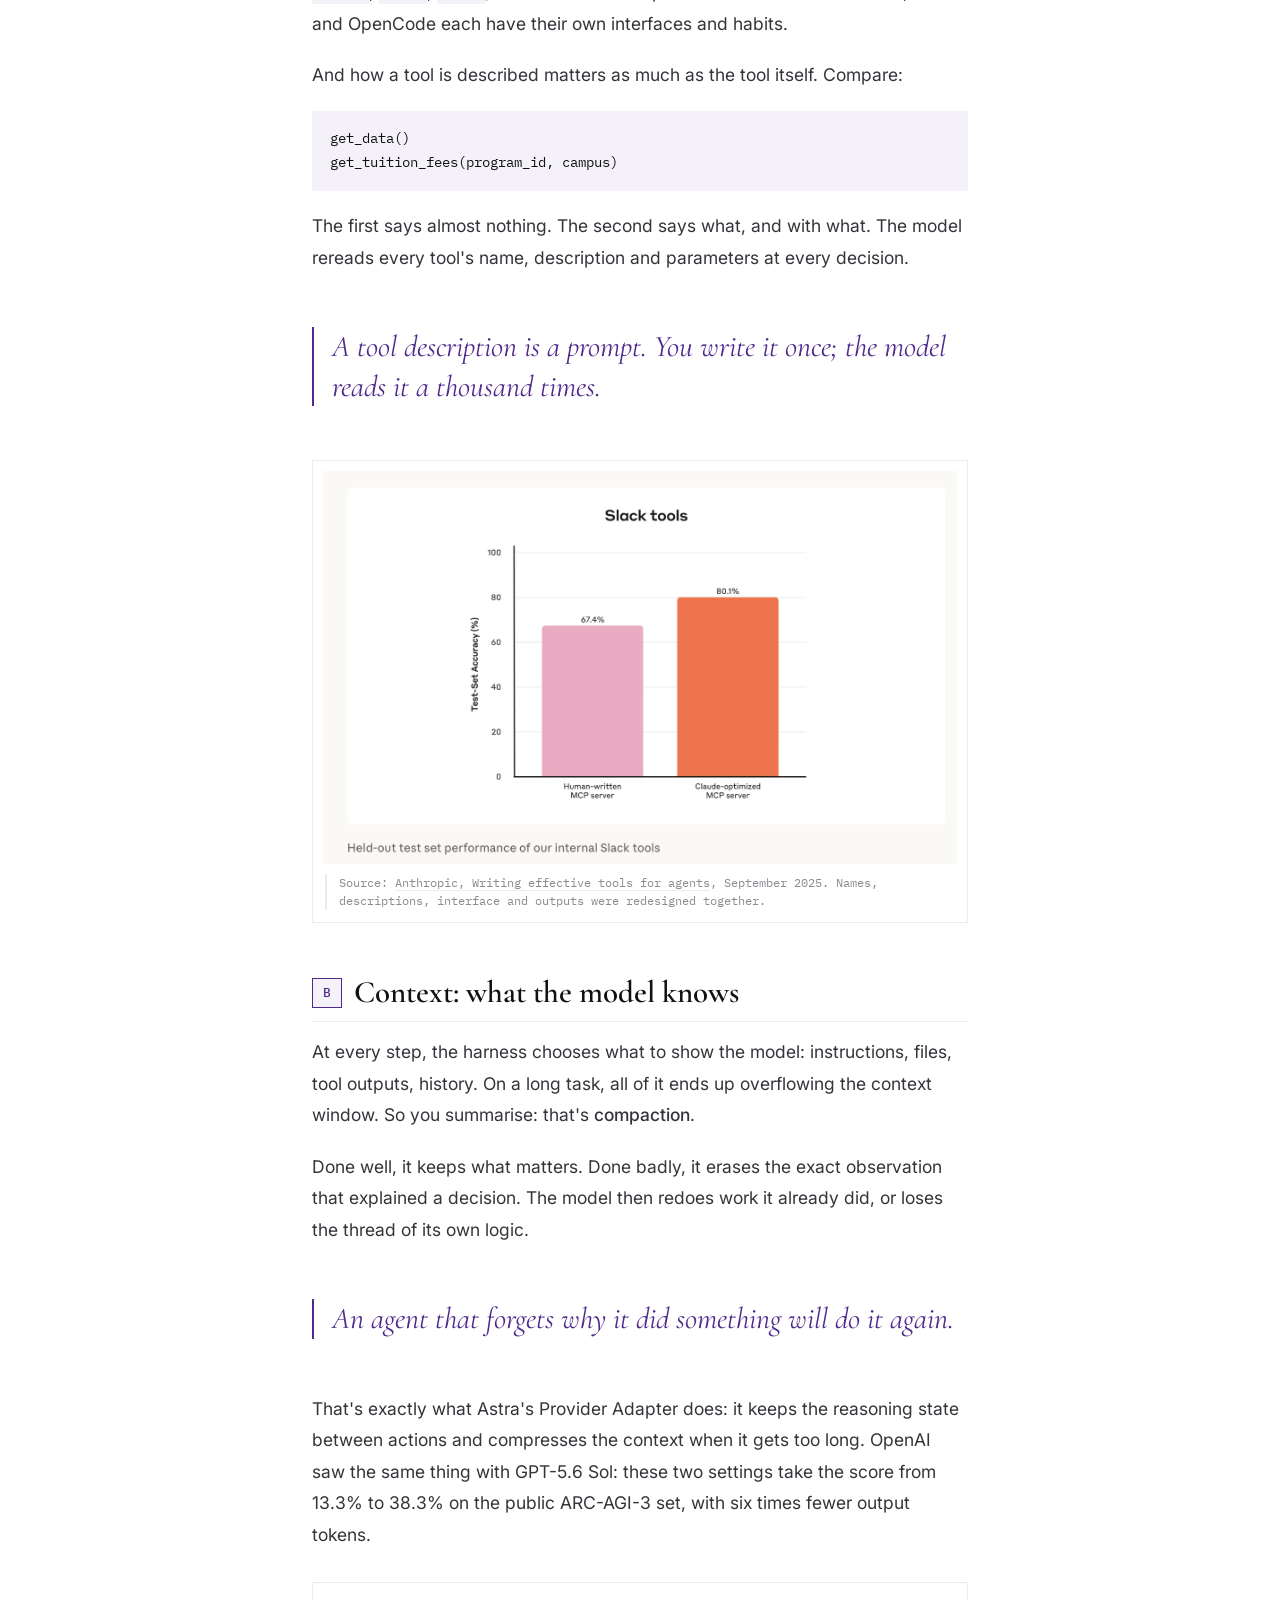
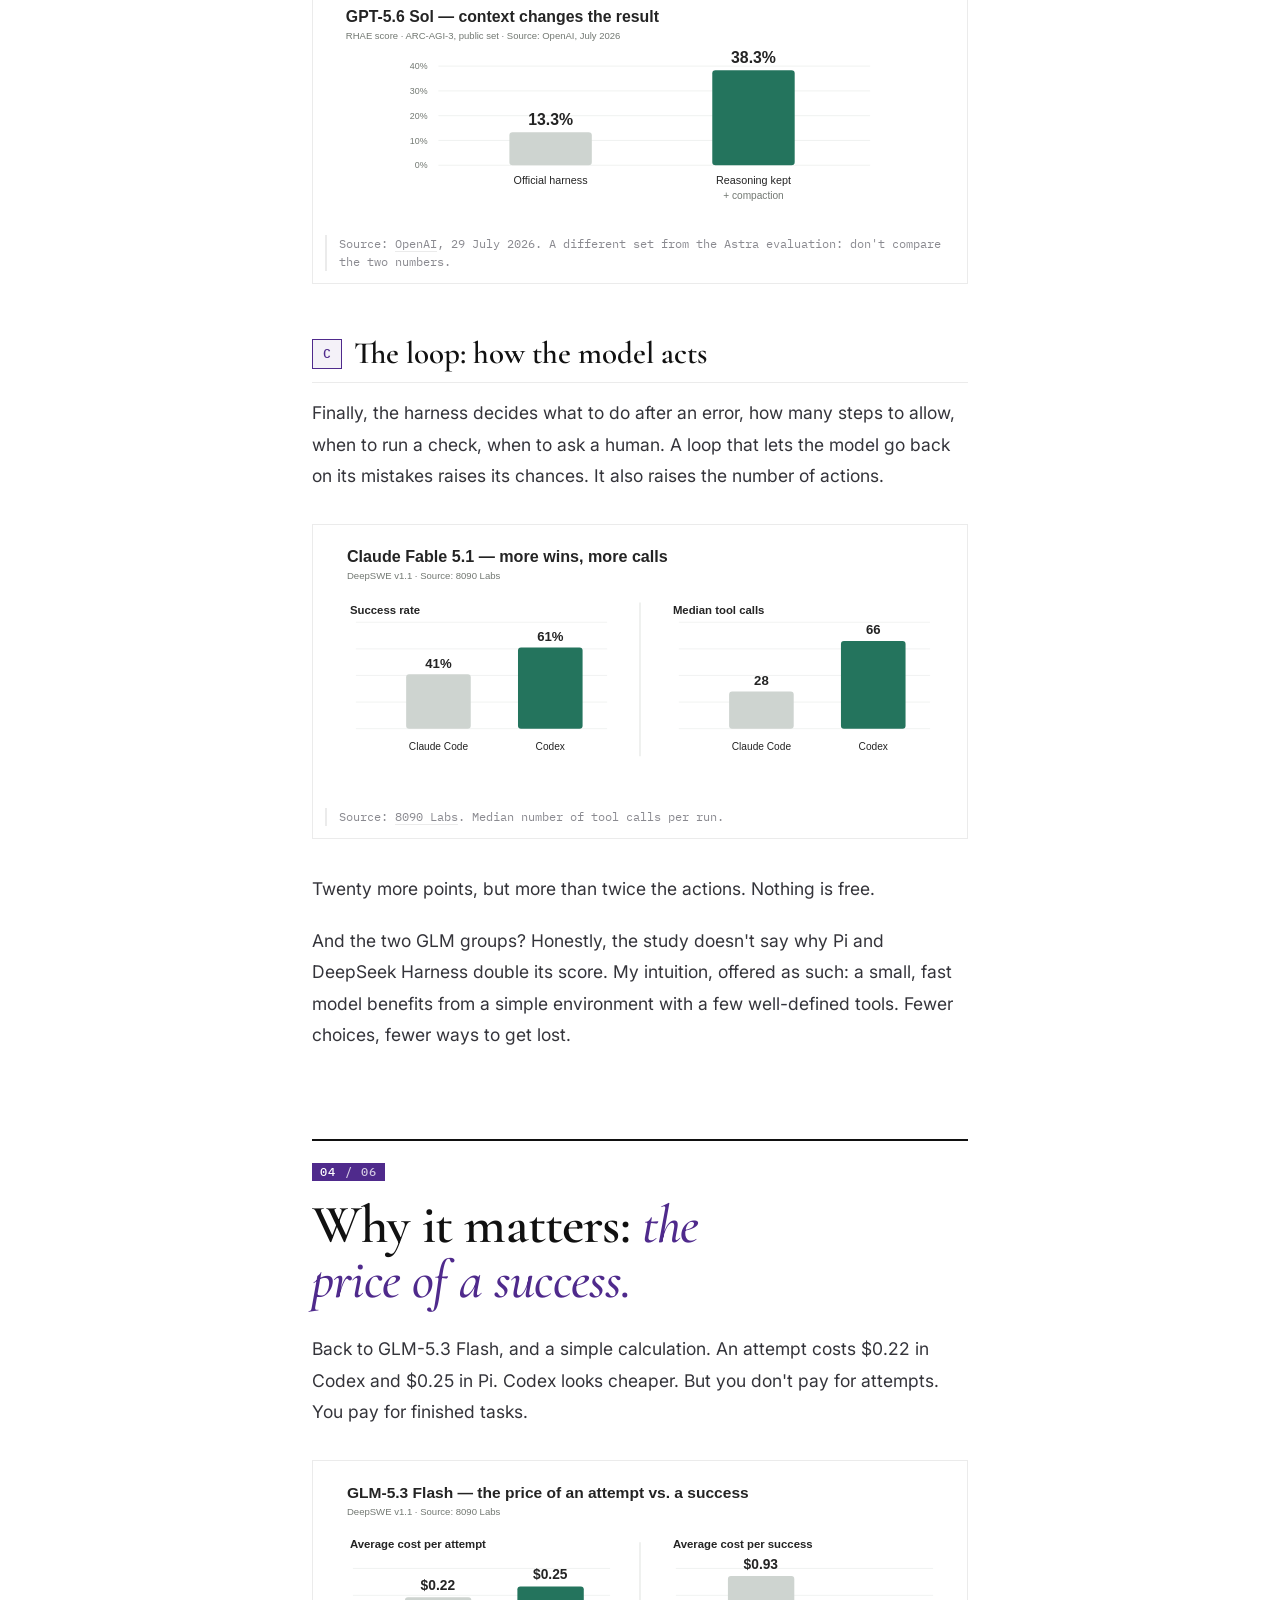
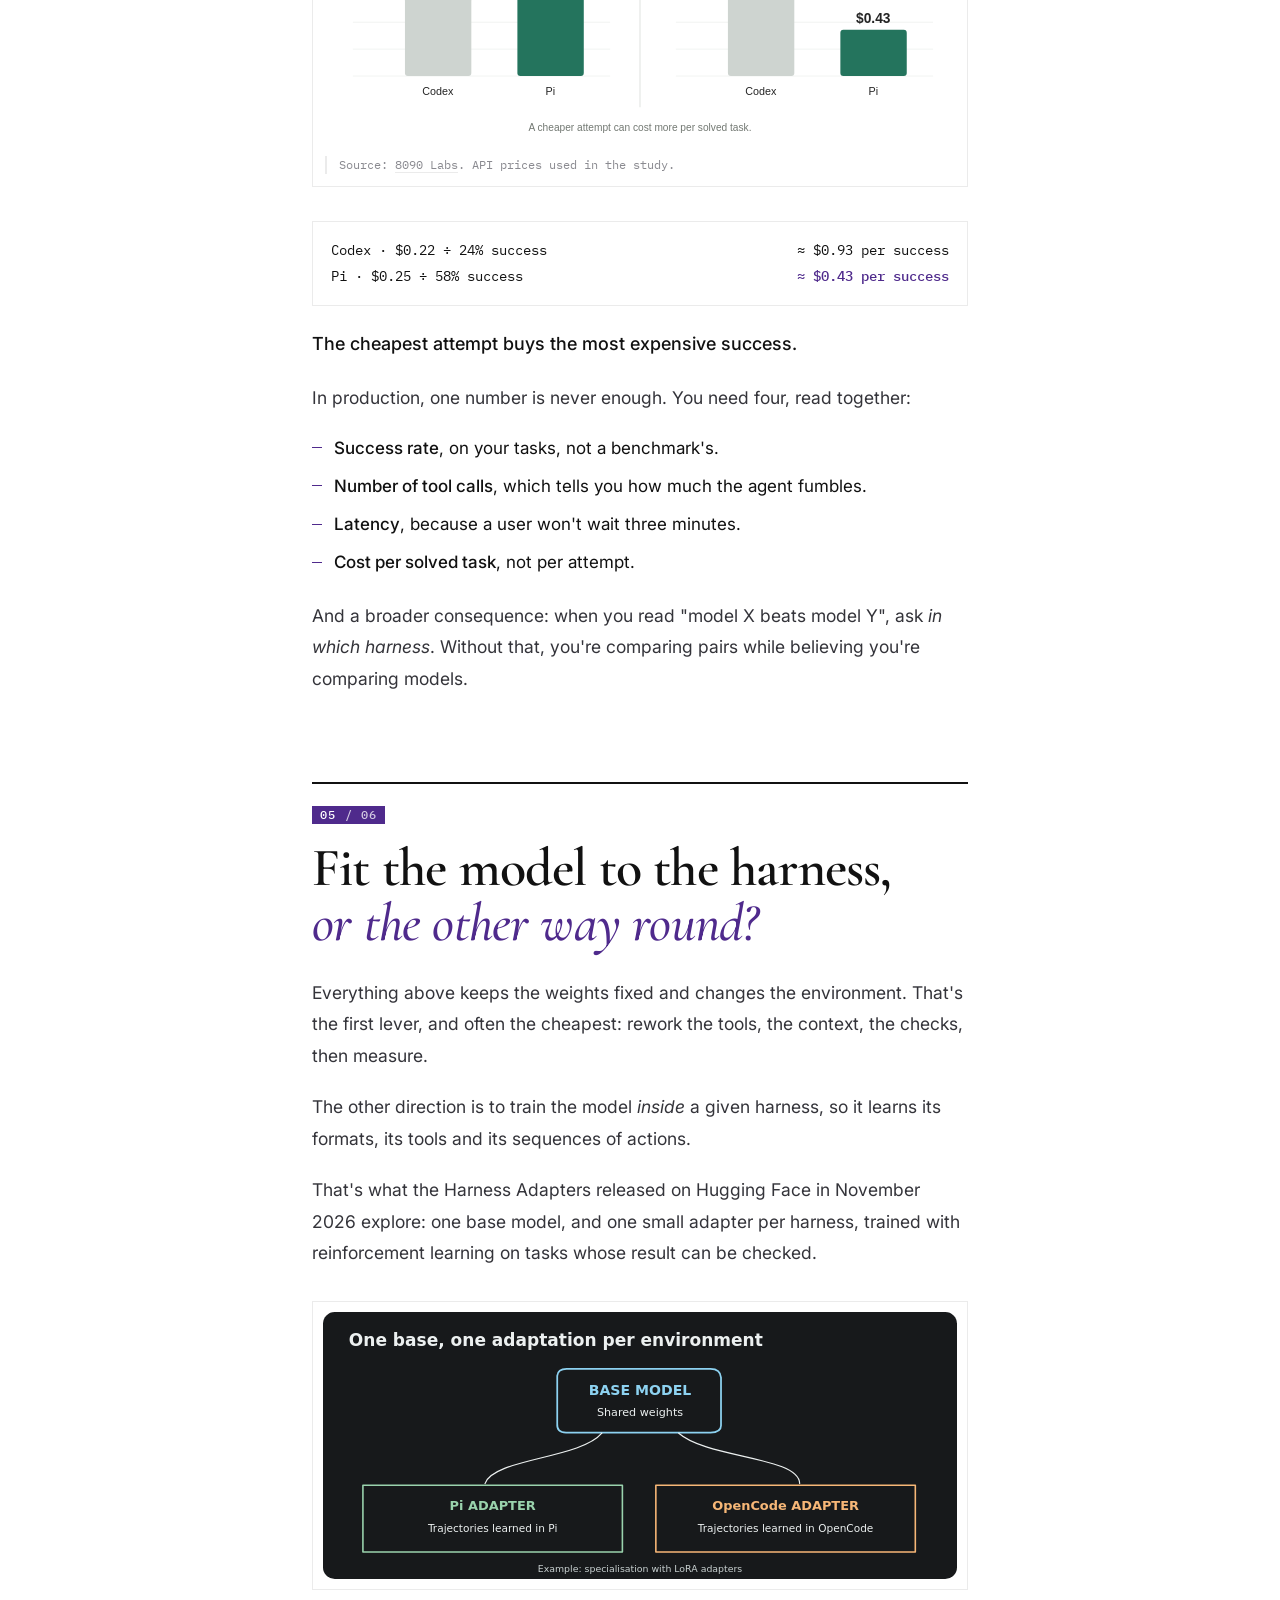
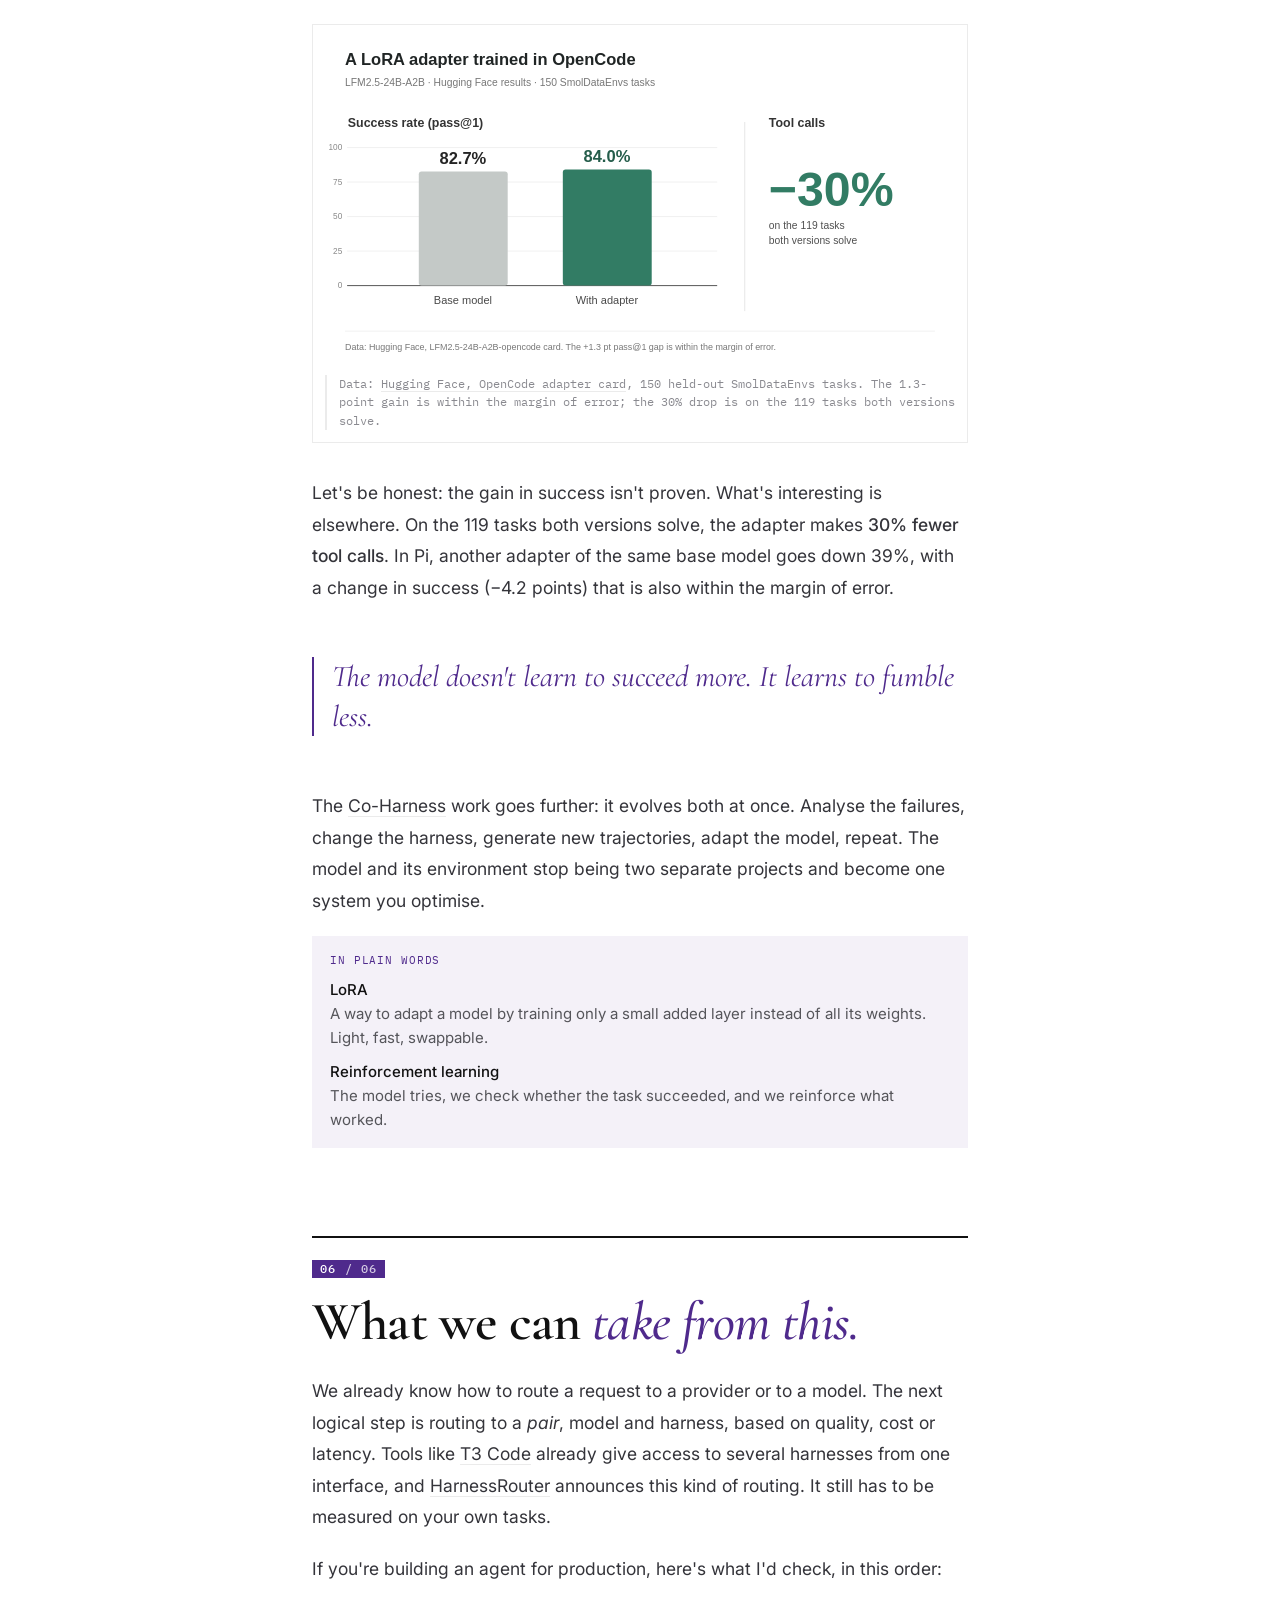
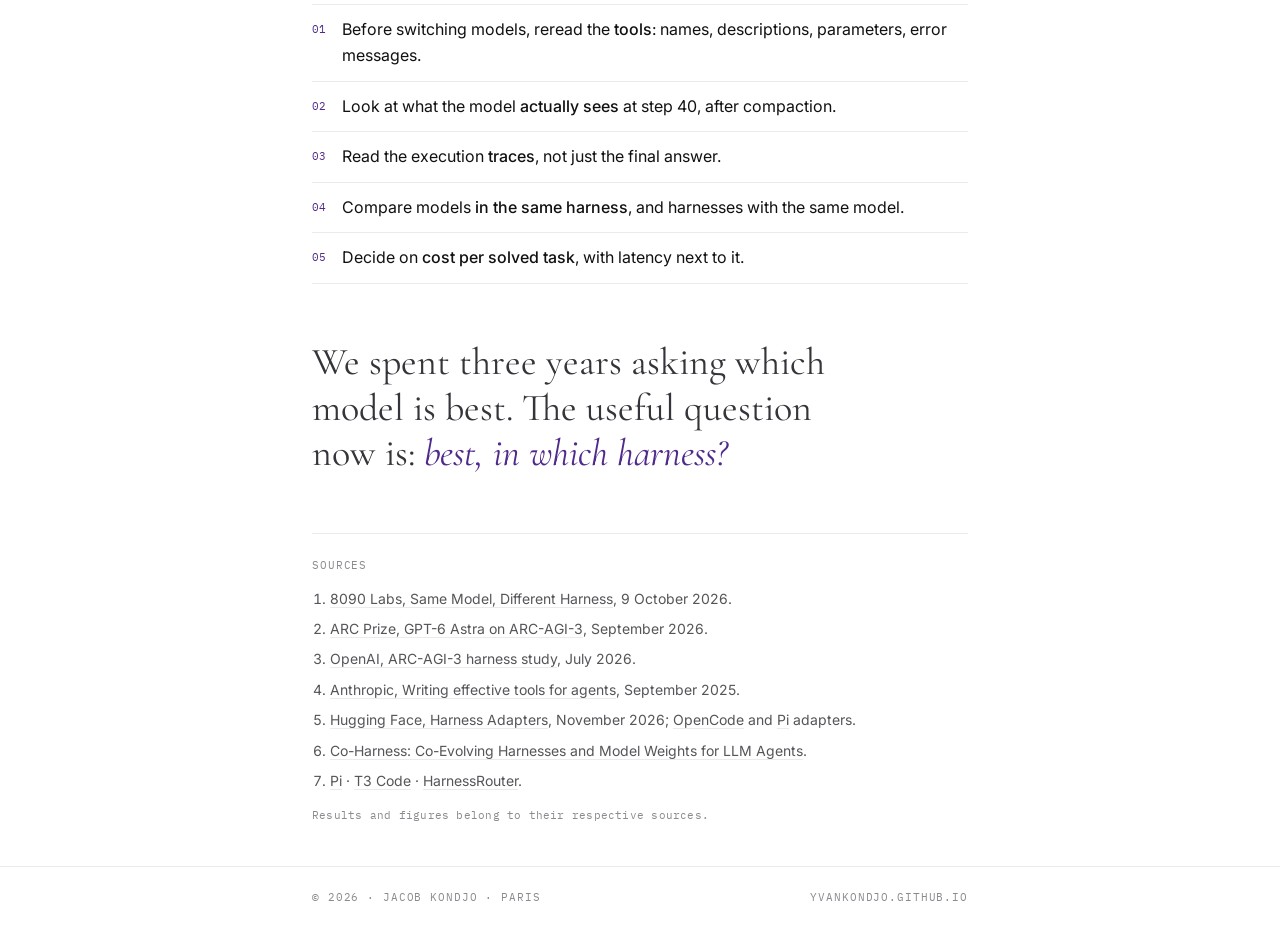
==== commit 1c0e6a6a: "Note harness : infographie en ouverture et en aperçu LinkedIn, « Learn » retiré de la boucle Co-Auth" ====
--- a/notes/agent-harness/index.html
+++ b/notes/agent-harness/index.html
@@ -13,8 +13,8 @@
 <meta property="og:url" content="https://yvankondjo.github.io/notes/agent-harness/">
 <meta property="og:image" content="https://yvankondjo.github.io/notes/agent-harness/img/og.jpg">
 <meta property="og:image:width" content="1200">
-<meta property="og:image:height" content="675">
-<meta property="og:image:alt" content="AI Agent = Model + Harness: user, interface, harness, model and tools.">
+<meta property="og:image:height" content="628">
+<meta property="og:image:alt" content="AI Agent = Model + Harness: what a harness is, and GLM-5.3 Flash going from 24% to 59% across five harnesses.">
 <meta name="twitter:card" content="summary_large_image">
 <link rel="icon" href="data:image/svg+xml,%3Csvg xmlns='http://www.w3.org/2000/svg' viewBox='0 0 64 64'%3E%3Crect width='64' height='64' rx='14' fill='%234f2a8c'/%3E%3Ctext x='32' y='42' font-family='Georgia,serif' font-size='28' fill='white' text-anchor='middle'%3EJK%3C/text%3E%3C/svg%3E">
 <script>
@@ -162,6 +162,9 @@
 footer a{border:0}
 @media (prefers-reduced-motion:reduce){*{animation:none!important;transition:none!important}html{scroll-behavior:auto}}
 
+/* image d'ouverture */
+figure.pic.hero{margin:0 0 34px;padding:0;border:0}
+figure.pic.hero img{border:1px solid var(--rule)}
 /* langue */
 html[data-lang="fr"] .L[lang="en"],html:not([data-lang="fr"]) .L[lang="fr"]{display:none}
 .bar .right{display:flex;align-items:center;gap:14px}
@@ -190,6 +193,7 @@
   </header>
 
   <article>
+    <figure class="pic hero"><img src="img/infographic.jpg" alt="AI Agent = Model + Harness. Left: the user talks to the model, which works inside a harness made of tools, orchestration, context and memory, in a loop: plan, use tools, observe, repeat. Right: GLM-5.3 Flash success rate in five harnesses, from 24% in Codex to 59% in DeepSeek Harness, a 35-point gap." width="1671" height="941" decoding="async"></figure>
     <div class="tldr">
       <span class="mono">In three lines</span>
       <ol>
@@ -341,11 +345,12 @@
   <header class="art-head">
     <p class="mono kicker">Agents · Harness engineering</p>
     <h1>Agent = modèle <i>+ harness</i></h1>
-    <p class="sub">Le modèle ne travaille jamais seul. Pourquoi le même LLM passe de 24 % à 59 % selon l'endroit où on le fait travailler.</p>
+    <p class="sub">Le modèle ne travaille jamais seul. Pourquoi le même LLM passe de 24&nbsp;% à 59&nbsp;% selon l'endroit où on le fait travailler.</p>
     <div class="meta mono mut"><span>Jacob Kondjo</span><span>Novembre 2026</span><span>12 min</span></div>
   </header>
 
   <article>
+    <figure class="pic hero"><img src="img/infographic.jpg" alt="Agent IA = modèle + harness. À gauche : l'utilisateur parle au modèle, qui travaille dans un harness fait d'outils, d'orchestration, de contexte et de mémoire, en boucle : planifier, utiliser les outils, observer, recommencer. À droite : taux de réussite de GLM-5.3 Flash dans cinq harnesses, de 24&nbsp;% dans Codex à 59&nbsp;% dans DeepSeek Harness, soit 35 points d'écart." width="1671" height="941" decoding="async"></figure>
     <div class="tldr">
       <span class="mono">En trois lignes</span>
       <ol>
@@ -356,7 +361,7 @@
     </div>
 
     <p class="lede">Il y a quelques semaines, un chiffre m'a fait relire tous les classements de modèles autrement.</p>
-    <p>GLM-5.3 Flash résout 24 % des tâches de code dans Codex. Le même modèle, sur les mêmes 113 tâches, en résout 59 % dans DeepSeek Harness.</p>
+    <p>GLM-5.3 Flash résout 24&nbsp;% des tâches de code dans Codex. Le même modèle, sur les mêmes 113 tâches, en résout 59&nbsp;% dans DeepSeek Harness.</p>
     <p class="short">Mêmes poids. Mêmes tâches. 35 points d'écart.</p>
     <p>Si le modèle n'a pas changé, quelque chose d'autre a changé. Ce texte cherche quoi, pourquoi l'effet est si fort, et ce que ça change concrètement quand on choisit ou qu'on construit un agent.</p>
     <p class="pull">On compare des cerveaux. On oublie de regarder les mains.</p>
@@ -399,14 +404,14 @@
 
     <figure class="pic"><img src="img/fr/glm.svg" alt="Benchmark GLM-5.3 Flash dans Codex, Claude Code, OpenCode, Pi et DeepSeek Harness." loading="lazy" decoding="async"><figcaption>Source : <a href="https://www.8090.ai/blog/same-model-different-harness">8090 Labs, Same Model, Different Harness</a>, 9 octobre 2026.</figcaption></figure>
 
-    <p>Regardez la forme, pas seulement l'écart. Ce n'est pas une pente douce. Il y a <strong>deux groupes</strong> : trois harnesses autour de 25 %, deux autour de 58 %. Le modèle ne devient pas un peu meilleur. Il devient un autre agent.</p>
+    <p>Regardez la forme, pas seulement l'écart. Ce n'est pas une pente douce. Il y a <strong>deux groupes</strong> : trois harnesses autour de 25&nbsp;%, deux autour de 58&nbsp;%. Le modèle ne devient pas un peu meilleur. Il devient un autre agent.</p>
     <p>Mais l'effet dépend du modèle. Dans la même étude, GPT-5.6 Sol ne bouge que de six points d'un harness à l'autre. Le harness n'est donc pas un bonus fixe qu'on ajoute à n'importe quel modèle : c'est une <em>interaction</em>. Certains modèles y sont très sensibles, d'autres presque pas.</p>
     <p class="methode"><b>Méthode</b> 7 modèles × 5 harnesses, 113 tâches, 2 exécutions par combinaison. Deux exécutions, c'est peu : ne lisez rien dans 24 contre 27. Trente-cinq points, en revanche, ne s'expliquent pas par le hasard.</p>
 
     <p>Second exemple, sur un tout autre terrain. ARC Prize a évalué GPT-6 Astra sur ARC-AGI-3, des jeux de raisonnement interactifs, avec le même niveau de raisonnement (<em>high</em>) dans les deux cas.</p>
 
-    <figure class="pic"><img src="img/fr/astra.svg" alt="GPT-6 Astra sur ARC-AGI-3 Semi-Private : harness standard à 54,8 % contre Provider Adapter à 99,9 %." loading="lazy" decoding="async"><figcaption>Source : <a href="https://arcprize.org/blog/astra">ARC Prize</a>, septembre 2026.</figcaption></figure>
-    <p>Presque le double. Et, détail qui compte, l'évaluation a coûté <strong>moins cher</strong> : 18 817 $ au lieu de 40 705 $, soit 54 % d'économie. Meilleur et moins cher à la fois, avec le même modèle.</p>
+    <figure class="pic"><img src="img/fr/astra.svg" alt="GPT-6 Astra sur ARC-AGI-3 Semi-Private : harness standard à 54,8&nbsp;% contre Provider Adapter à 99,9&nbsp;%." loading="lazy" decoding="async"><figcaption>Source : <a href="https://arcprize.org/blog/astra">ARC Prize</a>, septembre 2026.</figcaption></figure>
+    <p>Presque le double. Et, détail qui compte, l'évaluation a coûté <strong>moins cher</strong> : 18 817 $ au lieu de 40 705 $, soit 54&nbsp;% d'économie. Meilleur et moins cher à la fois, avec le même modèle.</p>
 
     <h2 id="fr-pourquoi"><span class="n">03</span>Pourquoi ça varie <i>autant ?</i></h2>
     <p>Trois leviers expliquent l'essentiel. Chacun a sa preuve chiffrée.</p>
@@ -418,14 +423,14 @@
 get_tuition_fees(program_id, campus)</pre>
     <p>Le premier ne dit presque rien. Le second dit quoi, et avec quoi. Le modèle relit le nom, la description et les paramètres de chaque outil à chaque décision.</p>
     <p class="pull">Une description d'outil, c'est un prompt. On l'écrit une fois, le modèle la relit mille fois.</p>
-    <figure class="pic"><img src="img/anthropic.png" alt="Benchmark Anthropic des outils Slack : 67,4 % avec un serveur MCP écrit manuellement, 80,1 % avec des outils optimisés." loading="lazy" decoding="async"><figcaption>Source : <a href="https://www.anthropic.com/research/writing-tools-for-agents">Anthropic, Writing effective tools for agents</a>, septembre 2025. Noms, descriptions, interface et retours ont été repensés ensemble.</figcaption></figure>
+    <figure class="pic"><img src="img/anthropic.png" alt="Benchmark Anthropic des outils Slack : 67,4&nbsp;% avec un serveur MCP écrit manuellement, 80,1&nbsp;% avec des outils optimisés." loading="lazy" decoding="async"><figcaption>Source : <a href="https://www.anthropic.com/research/writing-tools-for-agents">Anthropic, Writing effective tools for agents</a>, septembre 2025. Noms, descriptions, interface et retours ont été repensés ensemble.</figcaption></figure>
 
     <h3><span class="mono">B</span>Le contexte : ce que le modèle sait</h3>
     <p>À chaque étape, le harness choisit ce qu'il montre au modèle : les instructions, les fichiers, les réponses des outils, l'historique. Sur une longue tâche, tout ça finit par déborder de la fenêtre de contexte. Il faut alors résumer : c'est la <strong>compaction</strong>.</p>
     <p>Bien faite, elle garde l'essentiel. Mal faite, elle efface justement l'observation qui expliquait une décision. Le modèle refait alors un travail déjà fait, ou perd le fil de sa propre logique.</p>
     <p class="pull">Un agent qui oublie pourquoi il a fait quelque chose va le refaire.</p>
-    <p>C'est exactement ce que fait le Provider Adapter d'Astra : il garde l'état du raisonnement entre deux actions et compresse le contexte quand il devient trop long. OpenAI a observé la même chose avec GPT-5.6 Sol : ces deux réglages font passer le score de 13,3 % à 38,3 % sur le jeu public d'ARC-AGI-3, avec six fois moins de tokens produits.</p>
-    <figure class="pic"><img src="img/fr/sol.svg" alt="Résultats GPT-5.6 Sol sur ARC-AGI-3 : 13,3 % à 38,3 % après conservation du raisonnement et compaction." loading="lazy" decoding="async"><figcaption>Source : <a href="https://openai.com/index/how-two-settings-tripled-our-arc-agi-3-scores/">OpenAI</a>, 29 juillet 2026. Ensemble différent de l'évaluation Astra : ne comparez pas les deux chiffres entre eux.</figcaption></figure>
+    <p>C'est exactement ce que fait le Provider Adapter d'Astra : il garde l'état du raisonnement entre deux actions et compresse le contexte quand il devient trop long. OpenAI a observé la même chose avec GPT-5.6 Sol : ces deux réglages font passer le score de 13,3&nbsp;% à 38,3&nbsp;% sur le jeu public d'ARC-AGI-3, avec six fois moins de tokens produits.</p>
+    <figure class="pic"><img src="img/fr/sol.svg" alt="Résultats GPT-5.6 Sol sur ARC-AGI-3 : 13,3&nbsp;% à 38,3&nbsp;% après conservation du raisonnement et compaction." loading="lazy" decoding="async"><figcaption>Source : <a href="https://openai.com/index/how-two-settings-tripled-our-arc-agi-3-scores/">OpenAI</a>, 29 juillet 2026. Ensemble différent de l'évaluation Astra : ne comparez pas les deux chiffres entre eux.</figcaption></figure>
 
     <h3><span class="mono">C</span>La boucle : comment le modèle agit</h3>
     <p>Enfin, le harness décide quoi faire après une erreur, combien d'étapes autoriser, quand lancer une vérification, quand demander à un humain. Une boucle qui laisse le modèle revenir sur ses erreurs augmente ses chances. Elle augmente aussi le nombre d'actions.</p>
@@ -437,8 +442,8 @@
     <p>Revenons à GLM-5.3 Flash et faisons un calcul simple. Une tentative coûte 0,22 $ dans Codex et 0,25 $ dans Pi. Codex semble moins cher. Mais on ne paie pas pour des tentatives, on paie pour des tâches terminées.</p>
     <figure class="pic"><img src="img/fr/cout.svg" alt="GLM-5.3 Flash : coût d'une tentative et coût par tâche réussie dans Codex et Pi." loading="lazy" decoding="async"><figcaption>Source : <a href="https://www.8090.ai/blog/same-model-different-harness">8090 Labs</a>. Tarifs d'API utilisés dans l'étude.</figcaption></figure>
     <div class="calc">
-      <div class="r"><span>Codex · 0,22 $ ÷ 24 % de réussite</span><span>≈ 0,93 $ par réussite</span></div>
-      <div class="r"><span>Pi · 0,25 $ ÷ 58 % de réussite</span><span><b>≈ 0,43 $ par réussite</b></span></div>
+      <div class="r"><span>Codex · 0,22 $ ÷ 24&nbsp;% de réussite</span><span>≈ 0,93 $ par réussite</span></div>
+      <div class="r"><span>Pi · 0,25 $ ÷ 58&nbsp;% de réussite</span><span><b>≈ 0,43 $ par réussite</b></span></div>
     </div>
     <p class="short">La tentative la moins chère donne la réussite la plus chère.</p>
     <p>En production, un seul chiffre ne suffit jamais. Il en faut quatre, lus ensemble :</p>
@@ -456,7 +461,7 @@
     <p>C'est ce qu'explorent les Harness Adapters publiés sur Hugging Face en novembre 2026 : un même modèle de base, et un petit adaptateur par harness, entraîné par renforcement sur des tâches dont on peut vérifier le résultat.</p>
     <figure class="pic"><img src="img/fr/adaptateurs.svg" alt="Un modèle de base et des adaptateurs spécialisés pour différents harnesses." loading="lazy" decoding="async"></figure>
     <figure class="pic"><img src="img/fr/lfm.svg" alt="Évaluation Hugging Face de LFM2.5-24B-A2B dans OpenCode : taux de réussite avant et après entraînement, et réduction des appels d'outils." loading="lazy" decoding="async"><figcaption>Données : <a href="https://huggingface.co/harness-hub/LFM2.5-24B-A2B-opencode">fiche de l'adaptateur OpenCode</a>. +1,3 point, dans la marge d'incertitude.</figcaption></figure>
-    <p>Soyons honnêtes : le gain de réussite n'est pas démontré. Ce qui est intéressant est ailleurs. Sur les 119 tâches que les deux versions réussissent, l'adaptateur utilise <strong>30 % d'appels d'outils en moins</strong>. Dans Pi, un autre adaptateur du même modèle descend de 39 %, pour une variation de réussite (−4,2 points) elle aussi dans la marge d'incertitude.</p>
+    <p>Soyons honnêtes : le gain de réussite n'est pas démontré. Ce qui est intéressant est ailleurs. Sur les 119 tâches que les deux versions réussissent, l'adaptateur utilise <strong>30&nbsp;% d'appels d'outils en moins</strong>. Dans Pi, un autre adaptateur du même modèle descend de 39&nbsp;%, pour une variation de réussite (−4,2 points) elle aussi dans la marge d'incertitude.</p>
     <p class="pull">Le modèle n'apprend pas à mieux réussir. Il apprend à moins tâtonner.</p>
     <p>Le travail <a href="https://arxiv.org/abs/2607.22688">Co-Harness</a> va plus loin : il fait évoluer les deux à la fois. On analyse les échecs, on modifie le harness, on génère de nouvelles trajectoires, on adapte le modèle, et on recommence. Le modèle et son environnement ne sont plus deux projets séparés, mais un seul système qu'on optimise.</p>
 
@@ -501,7 +506,7 @@
 (() => {
   const META = {
     en: ["Agent = model + harness · Jacob Kondjo", "Why the same LLM goes from 24% to 59% depending on the harness it runs in, and what that changes when you pick or build an agent."],
-    fr: ["Agent = modèle + harness · Jacob Kondjo", "Pourquoi le même LLM passe de 24 % à 59 % selon le harness dans lequel il travaille, et ce que ça change pour choisir ou construire un agent."]
+    fr: ["Agent = modèle + harness · Jacob Kondjo", "Pourquoi le même LLM passe de 24&nbsp;% à 59&nbsp;% selon le harness dans lequel il travaille, et ce que ça change pour choisir ou construire un agent."]
   };
   const desc = document.querySelector('meta[name="description"]');
   function setLang(l, save) {
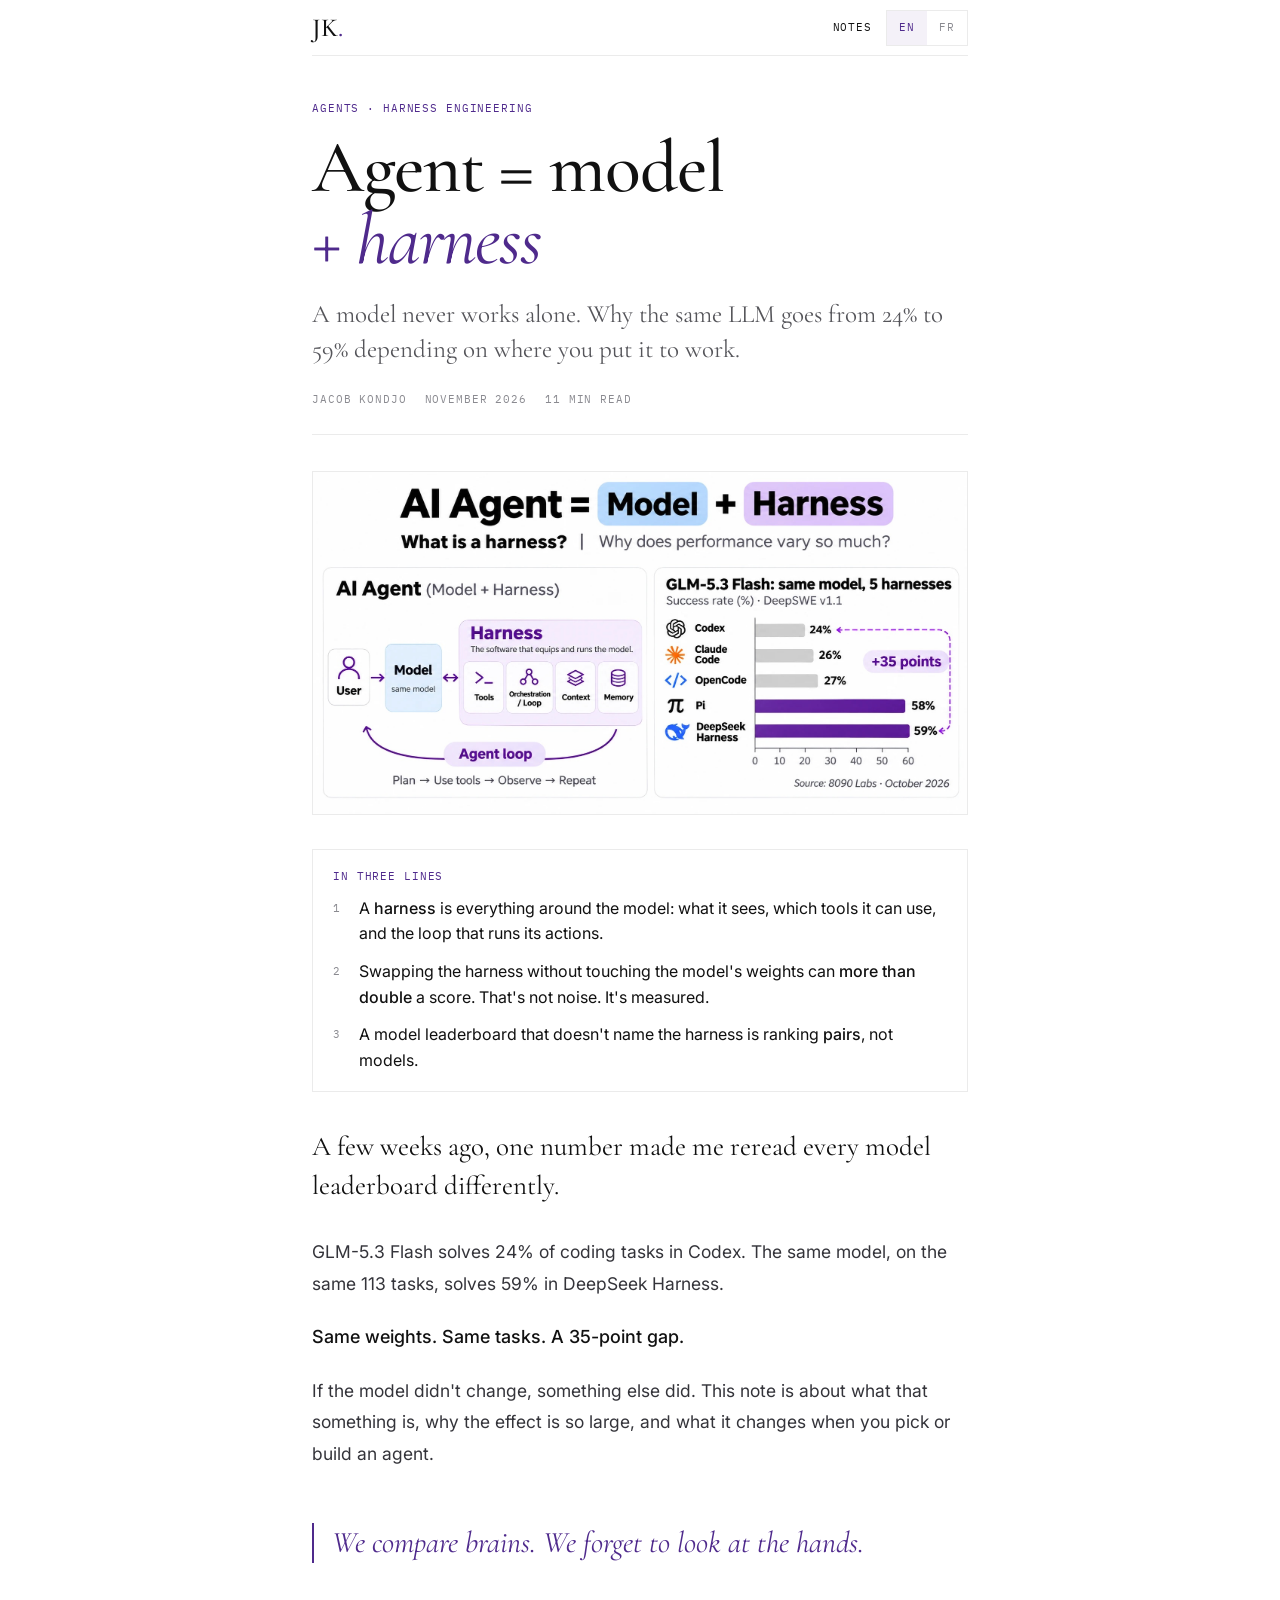
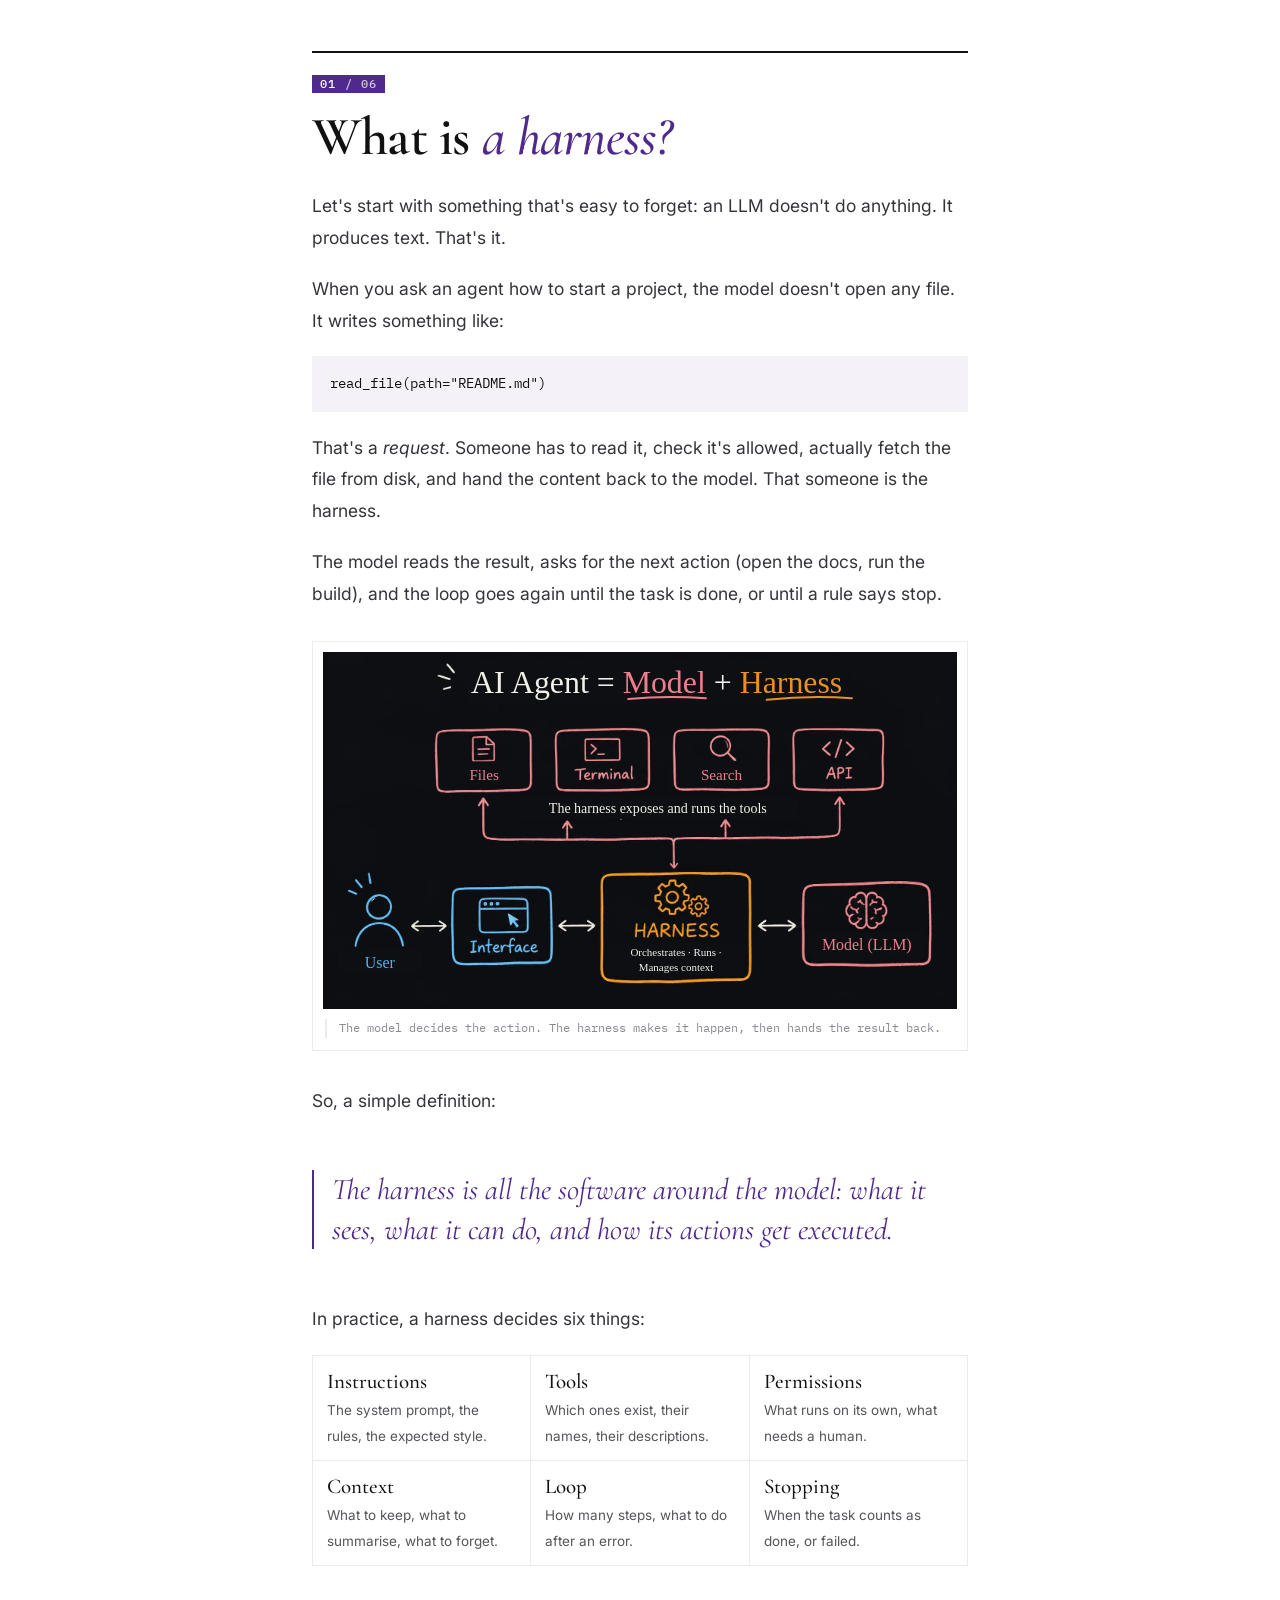
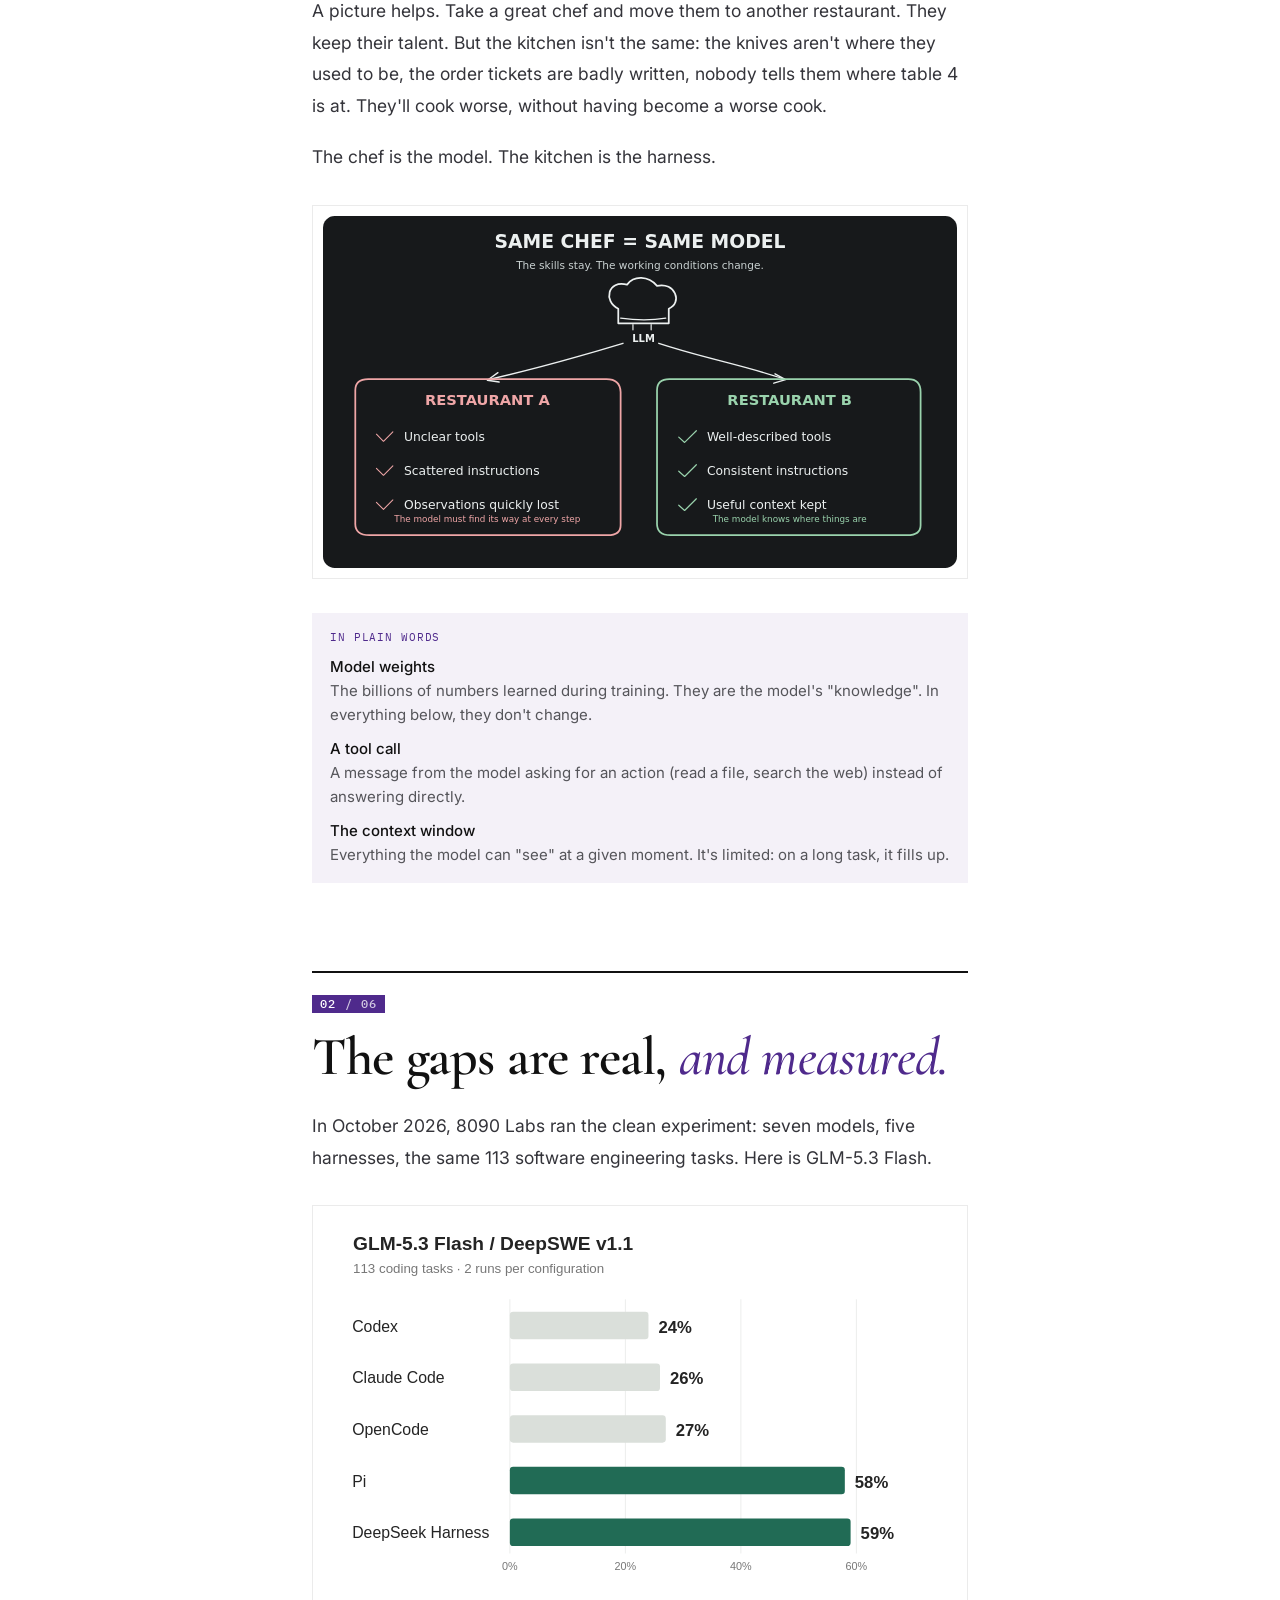
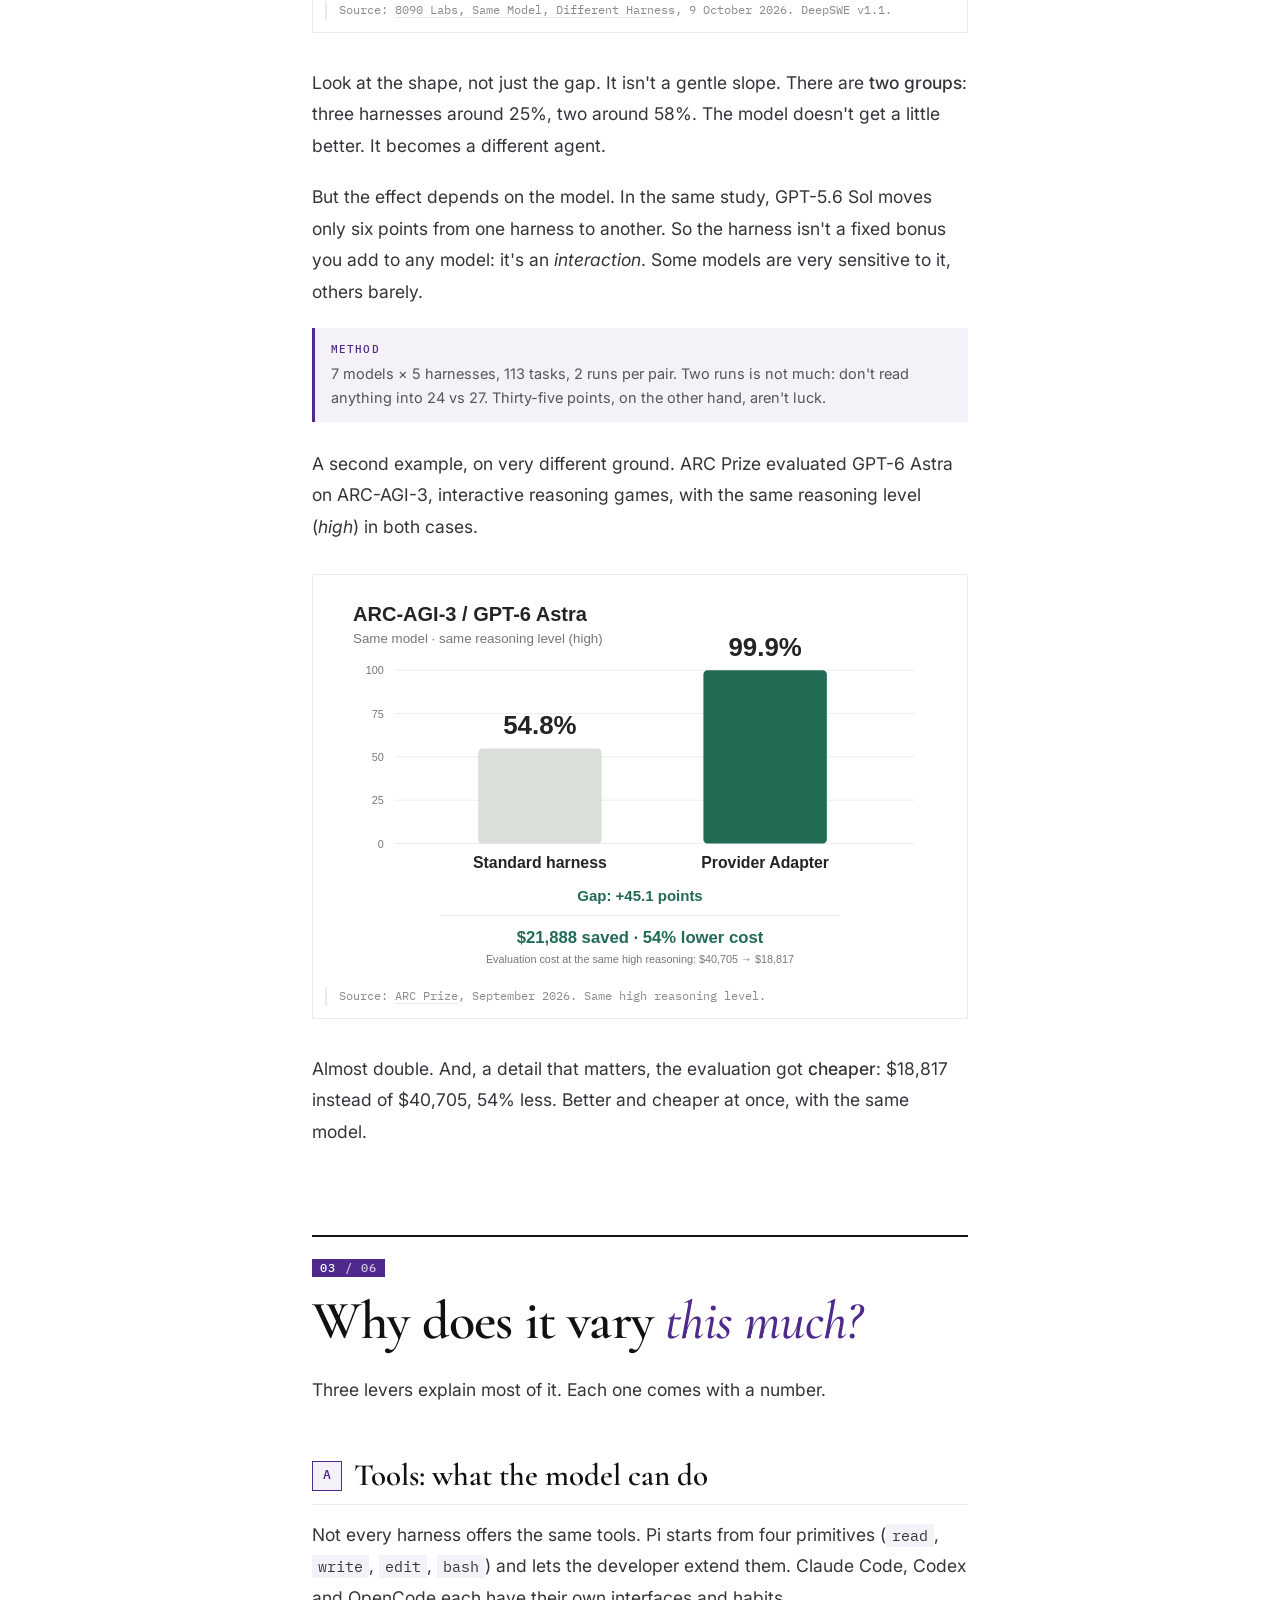
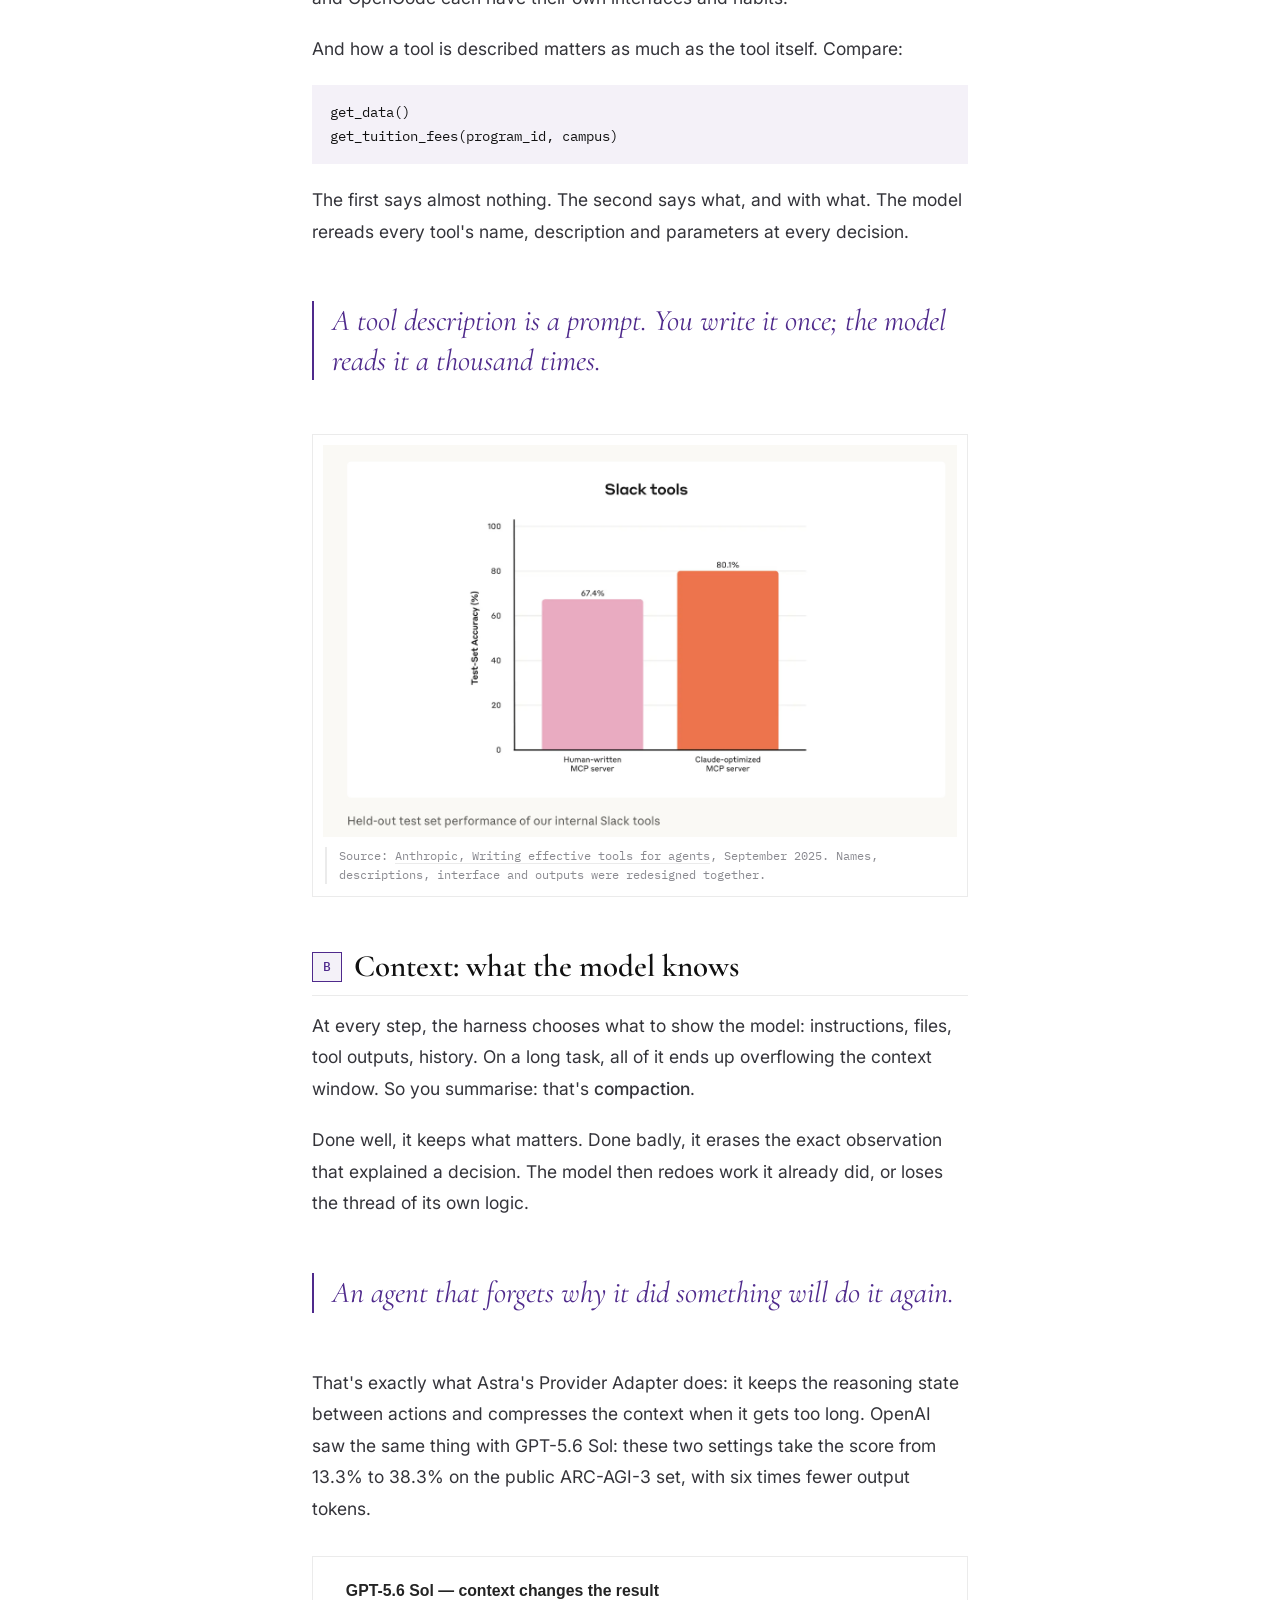
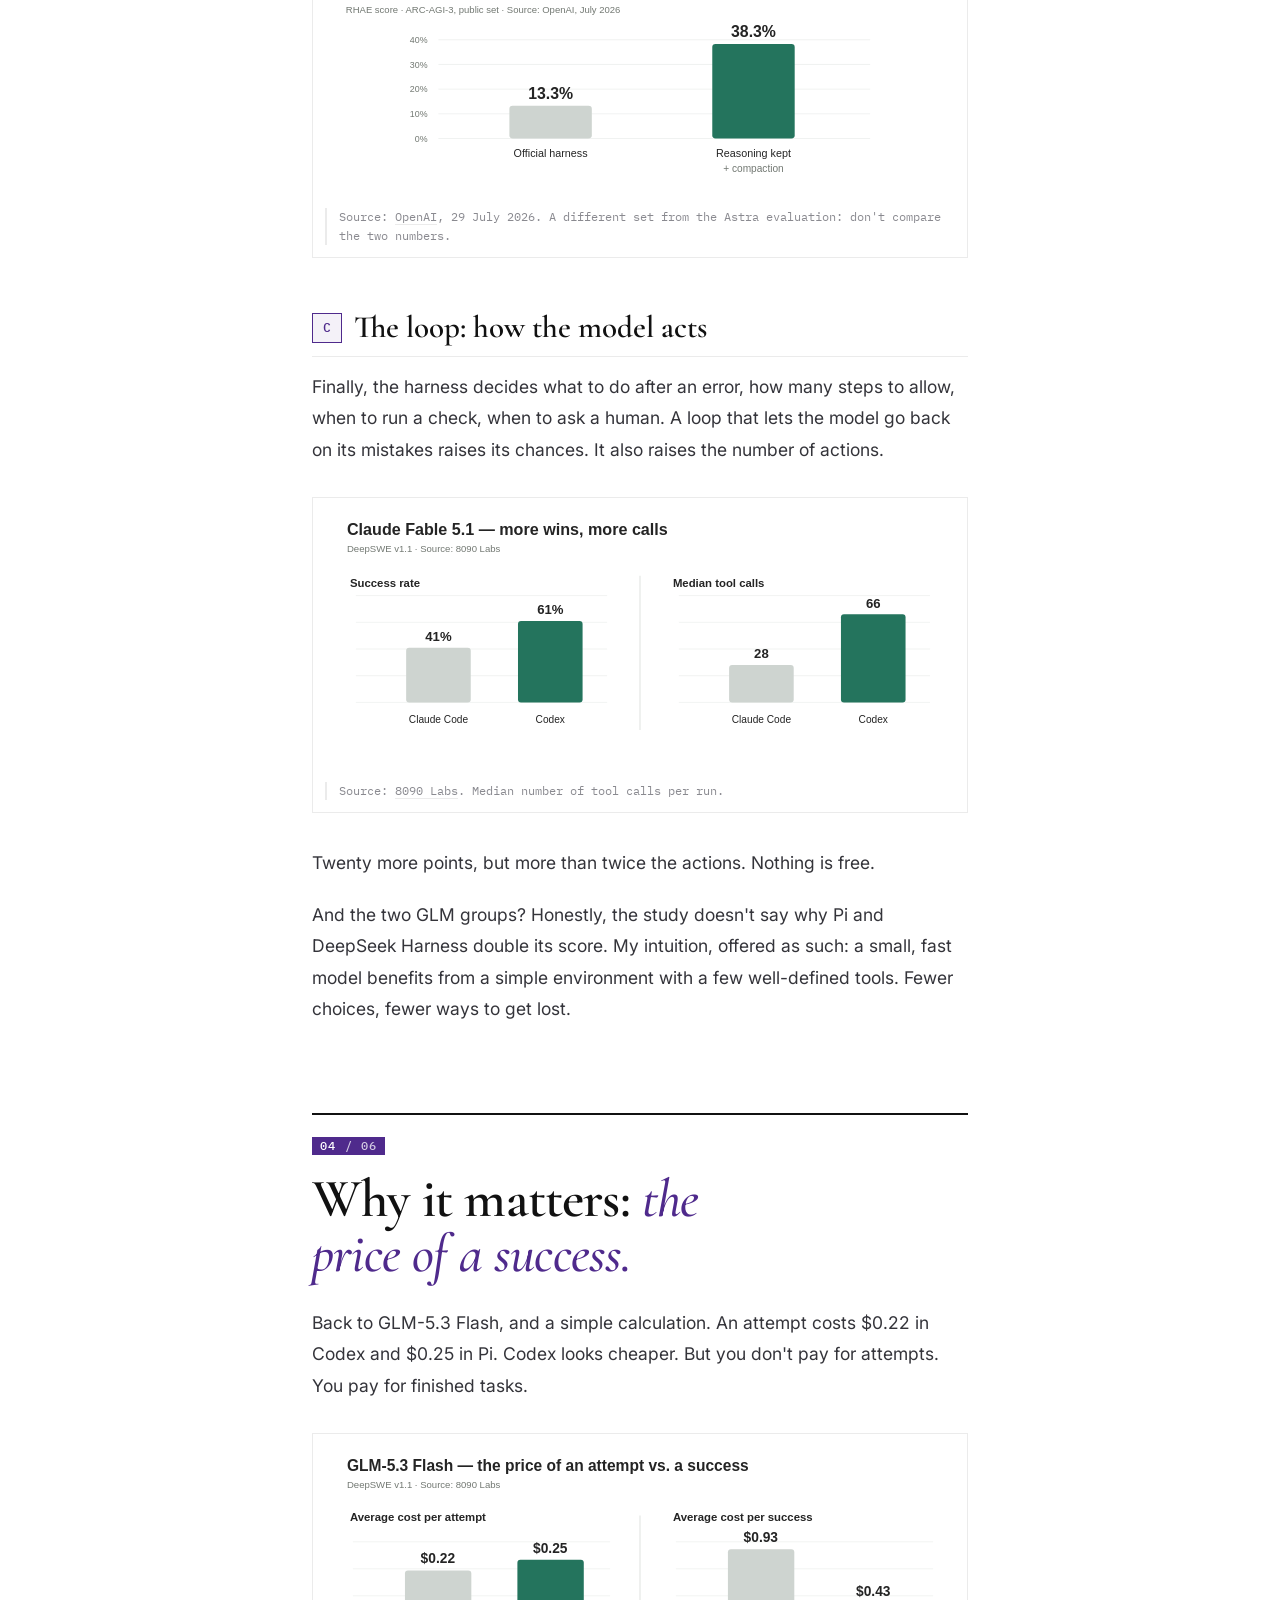
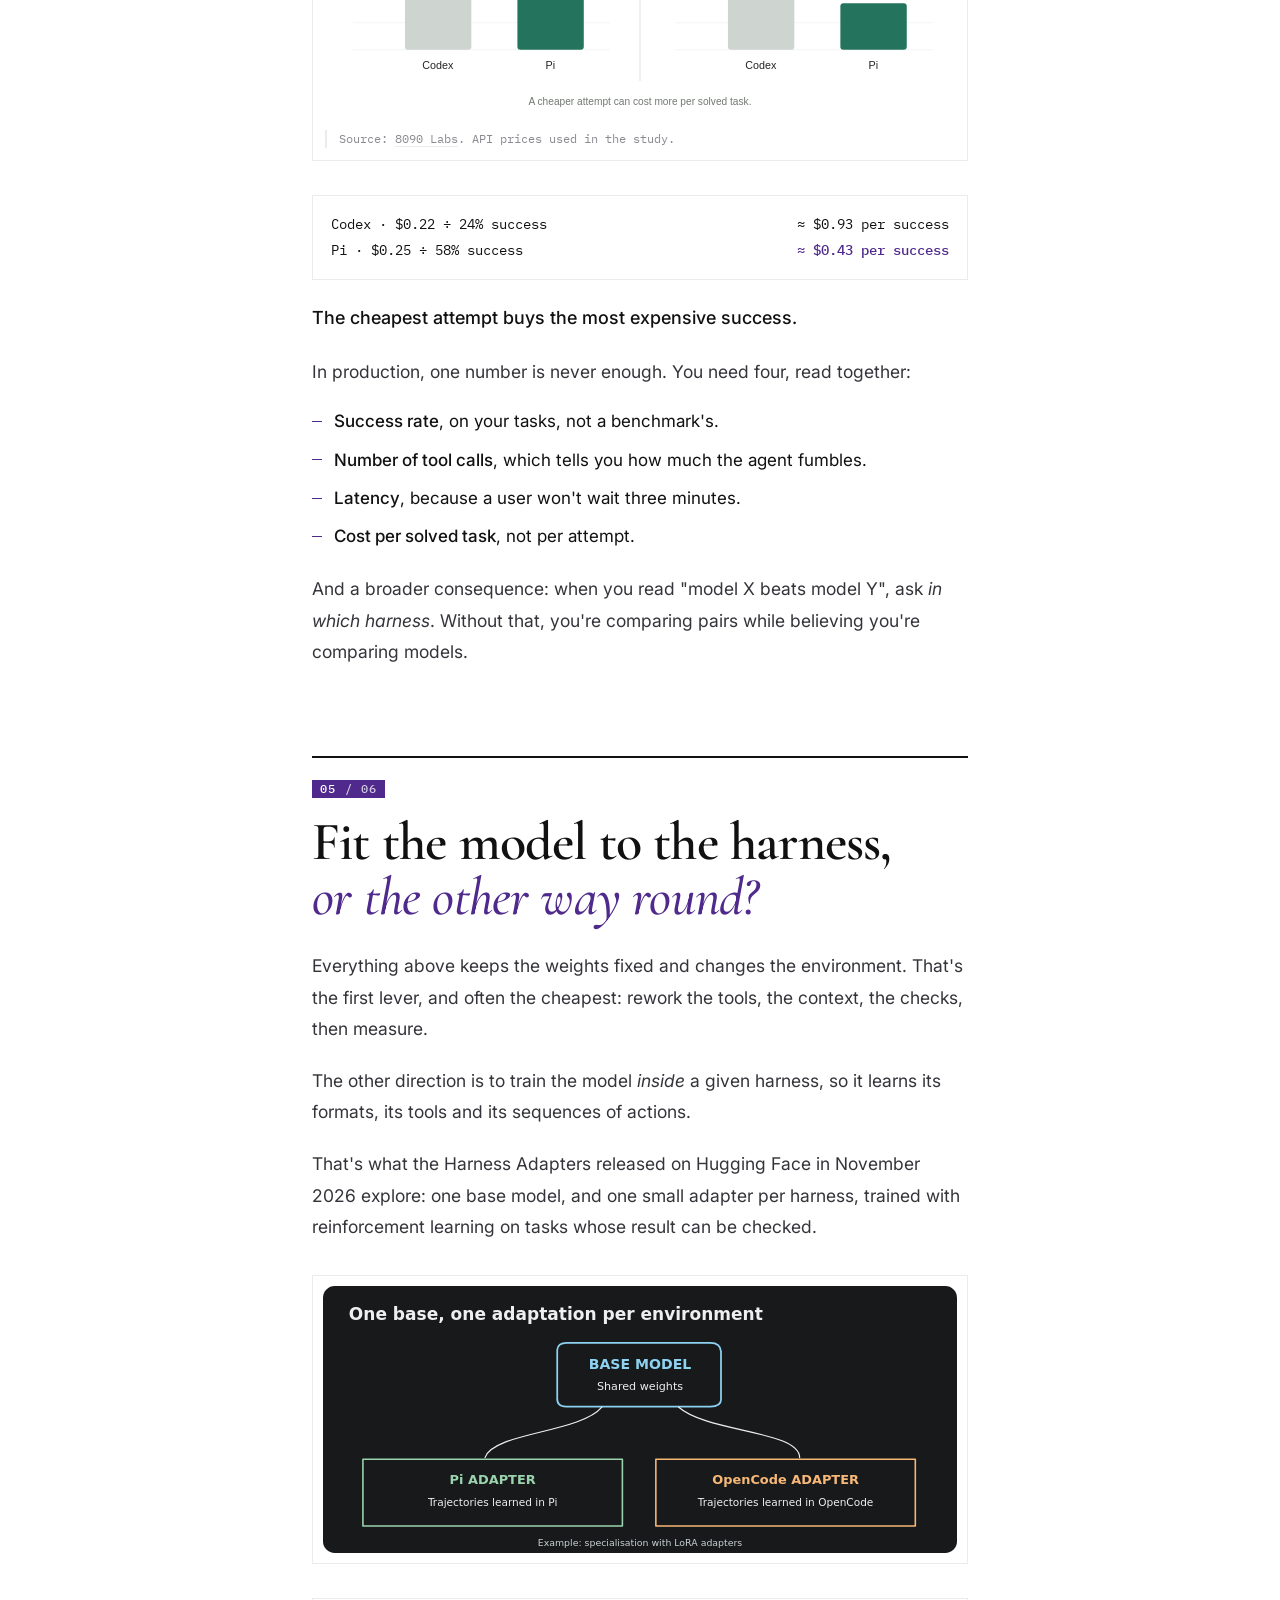
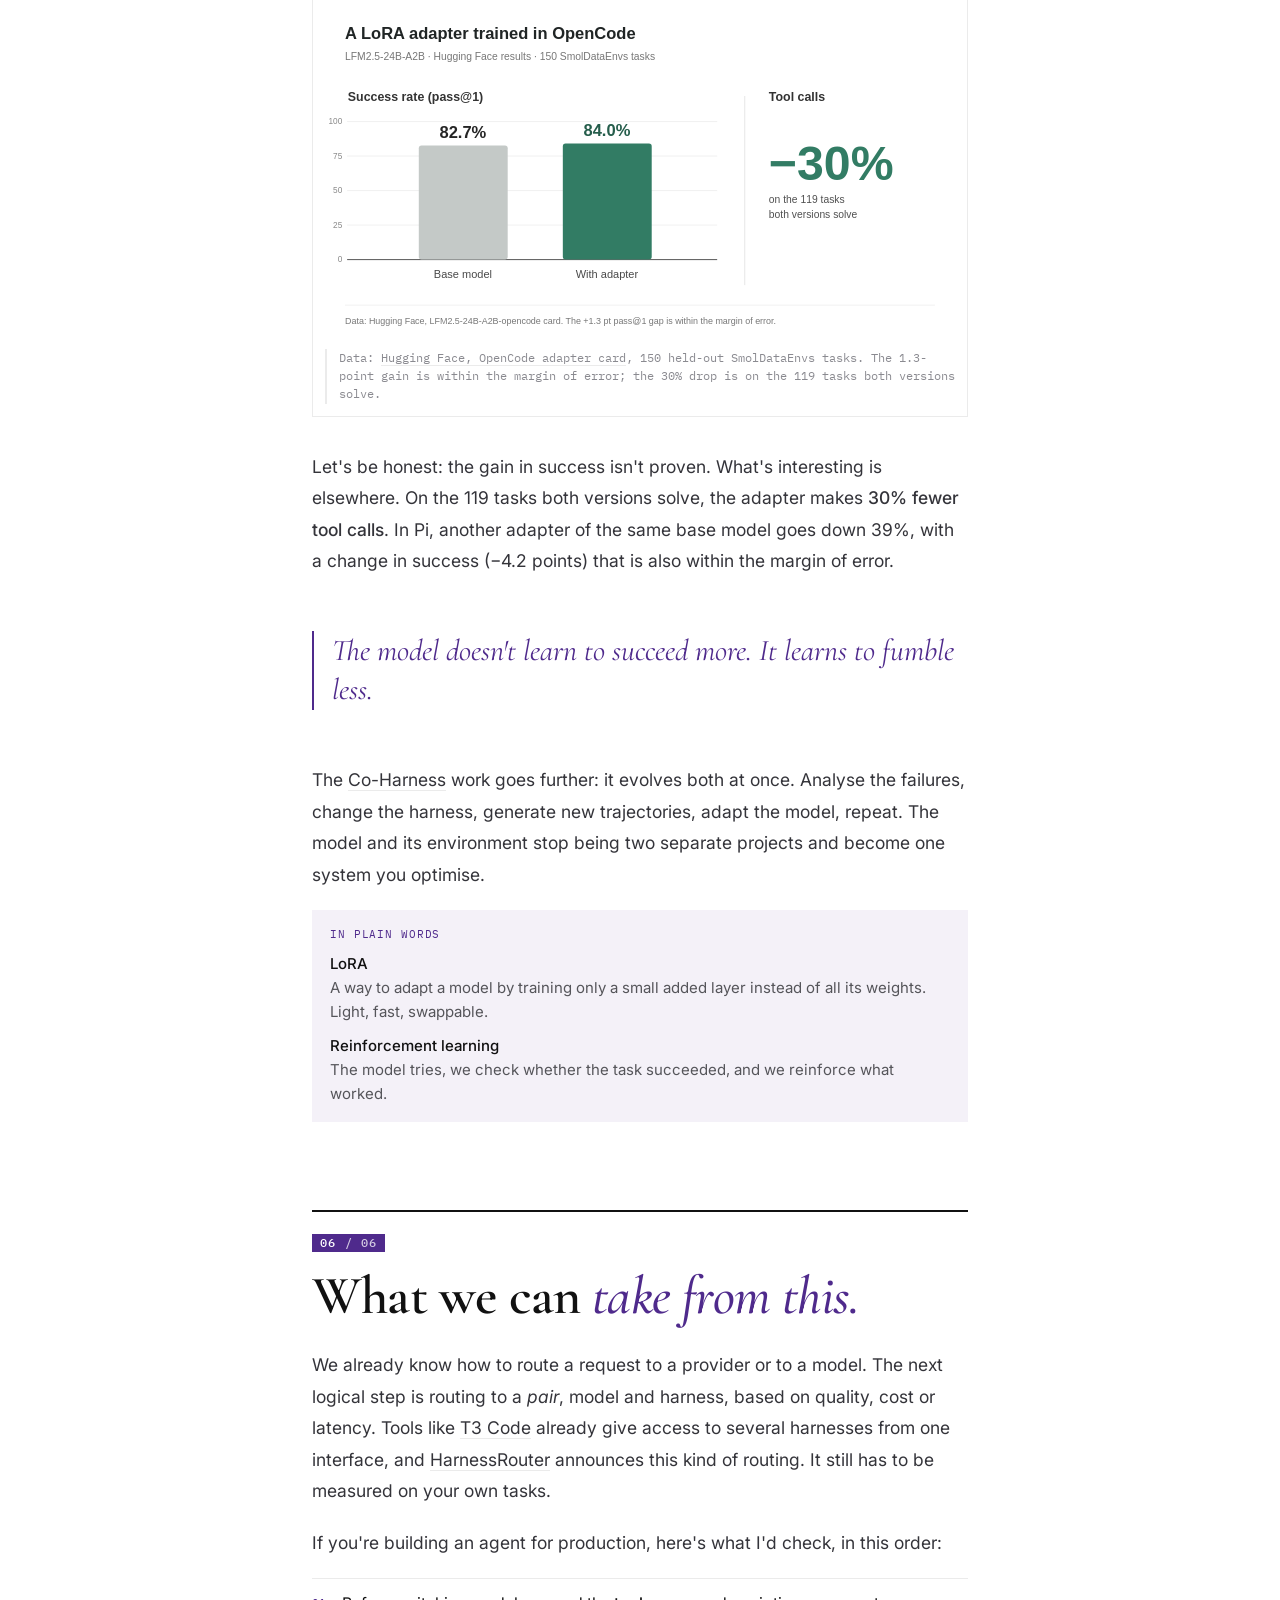
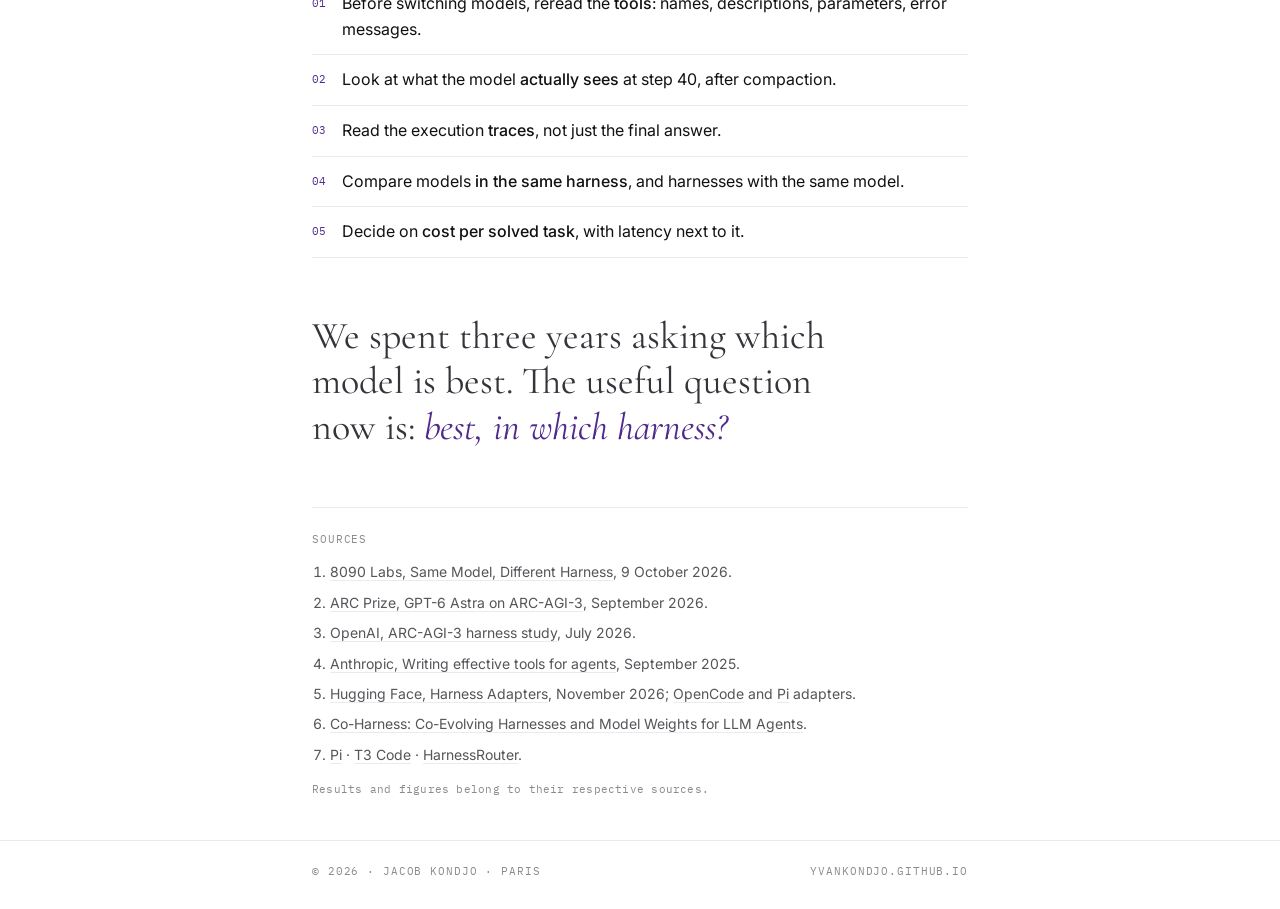
==== commit a1b8cdbb: "Note harness : nouvelle infographie (ouverture et aperçu LinkedIn) Co-Authored-By: Claude Opus 5.5 <" ====
--- a/notes/agent-harness/index.html
+++ b/notes/agent-harness/index.html
@@ -193,7 +193,7 @@
   </header>
 
   <article>
-    <figure class="pic hero"><img src="img/infographic.jpg" alt="AI Agent = Model + Harness. Left: the user talks to the model, which works inside a harness made of tools, orchestration, context and memory, in a loop: plan, use tools, observe, repeat. Right: GLM-5.3 Flash success rate in five harnesses, from 24% in Codex to 59% in DeepSeek Harness, a 35-point gap." width="1671" height="941" decoding="async"></figure>
+    <figure class="pic hero"><img src="img/infographic.jpg" alt="AI Agent = Model + Harness. Left: the user talks to the model, which works inside a harness made of tools, orchestration, context and memory, in a loop: plan, use tools, observe, repeat. Right: GLM-5.3 Flash success rate in five harnesses, from 24% in Codex to 59% in DeepSeek Harness, a 35-point gap." width="1734" height="907" decoding="async"></figure>
     <div class="tldr">
       <span class="mono">In three lines</span>
       <ol>
@@ -350,7 +350,7 @@
   </header>
 
   <article>
-    <figure class="pic hero"><img src="img/infographic.jpg" alt="Agent IA = modèle + harness. À gauche : l'utilisateur parle au modèle, qui travaille dans un harness fait d'outils, d'orchestration, de contexte et de mémoire, en boucle : planifier, utiliser les outils, observer, recommencer. À droite : taux de réussite de GLM-5.3 Flash dans cinq harnesses, de 24&nbsp;% dans Codex à 59&nbsp;% dans DeepSeek Harness, soit 35 points d'écart." width="1671" height="941" decoding="async"></figure>
+    <figure class="pic hero"><img src="img/infographic.jpg" alt="Agent IA = modèle + harness. À gauche : l'utilisateur parle au modèle, qui travaille dans un harness fait d'outils, d'orchestration, de contexte et de mémoire, en boucle : planifier, utiliser les outils, observer, recommencer. À droite : taux de réussite de GLM-5.3 Flash dans cinq harnesses, de 24&nbsp;% dans Codex à 59&nbsp;% dans DeepSeek Harness, soit 35 points d'écart." width="1734" height="907" decoding="async"></figure>
     <div class="tldr">
       <span class="mono">En trois lignes</span>
       <ol>
